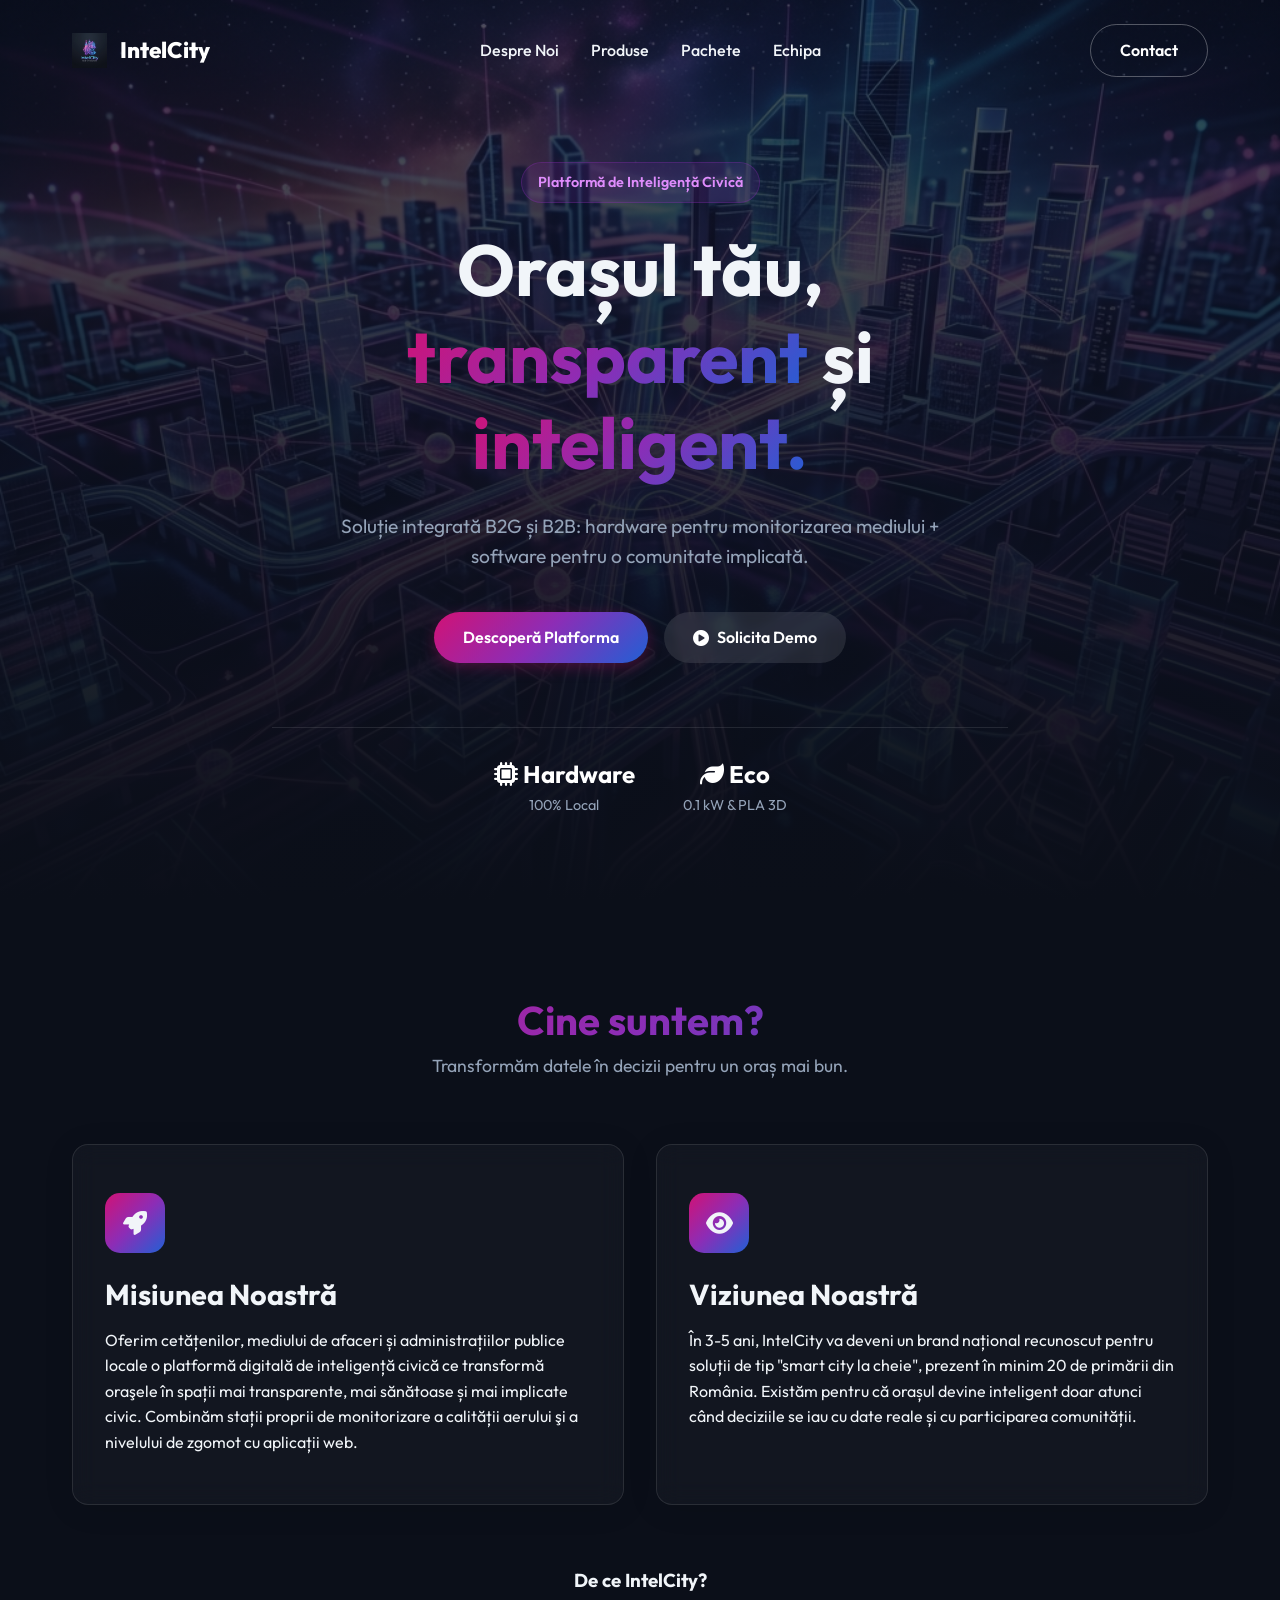
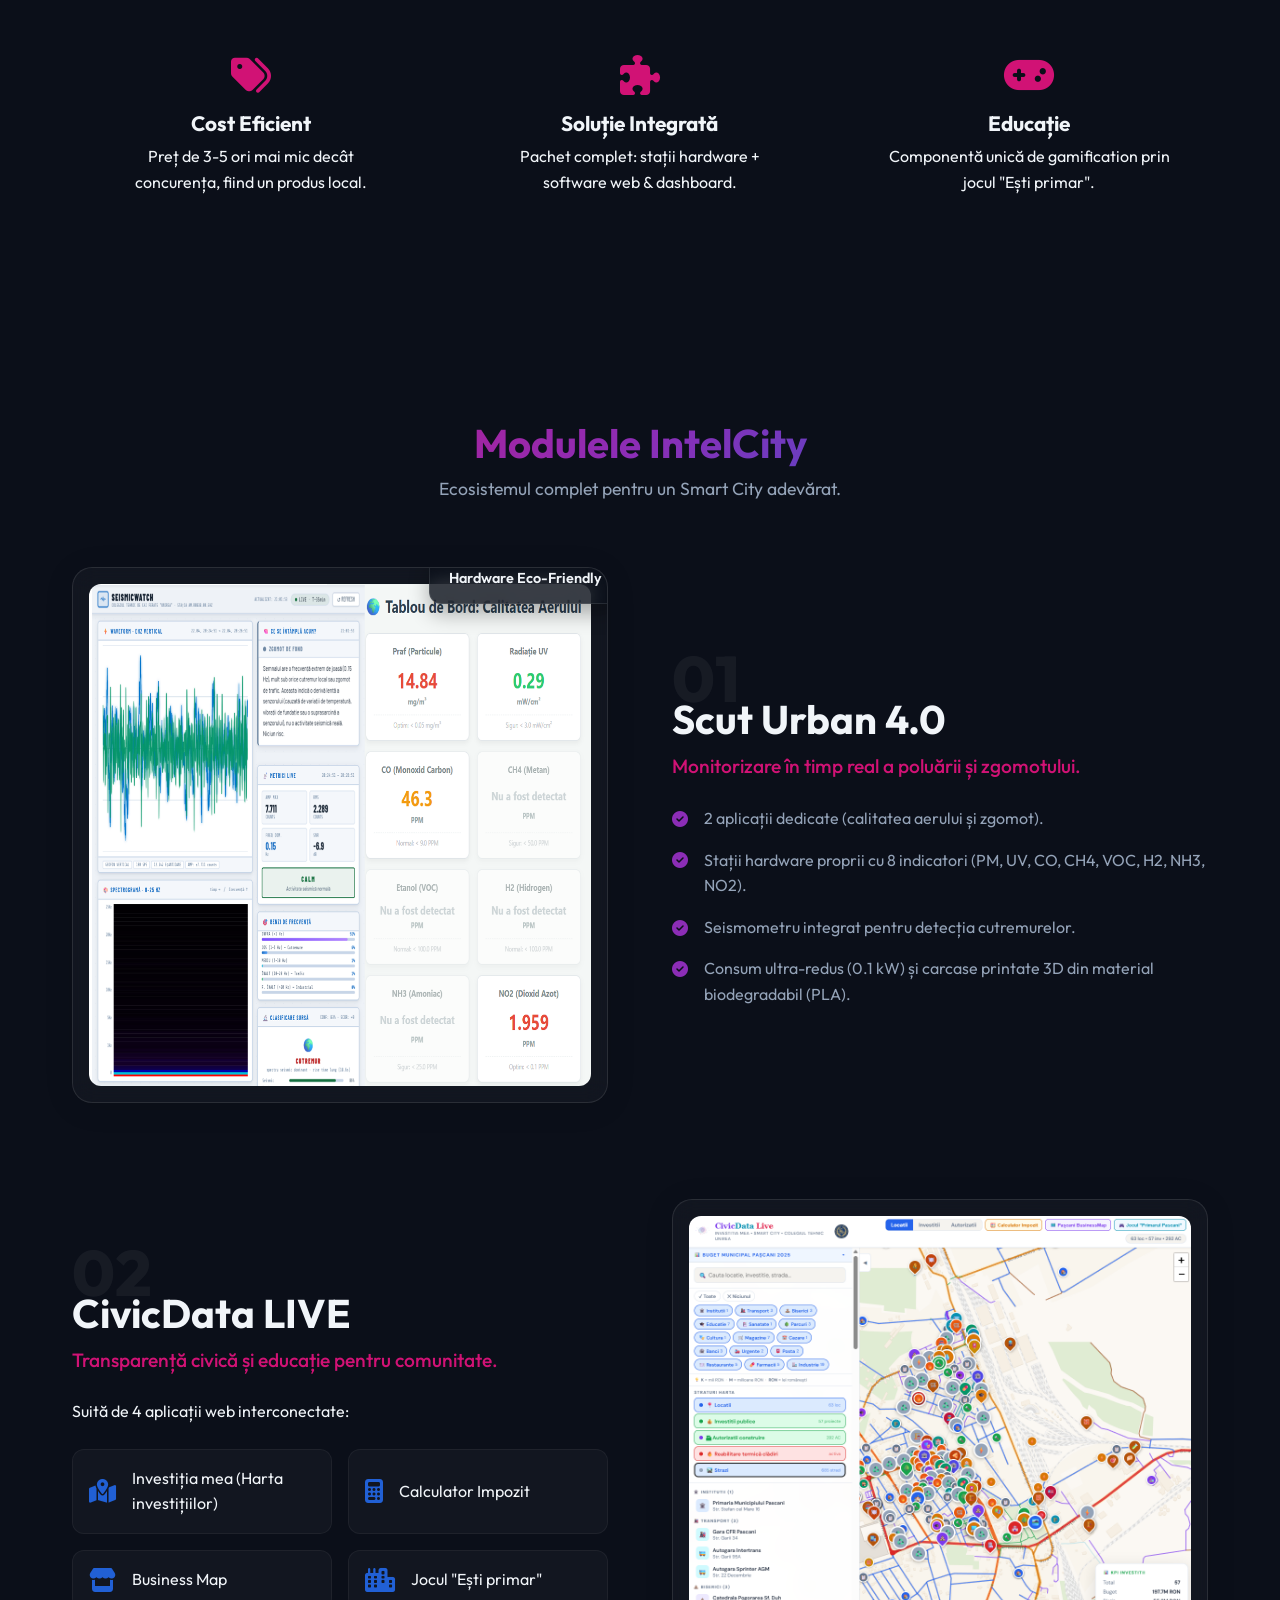
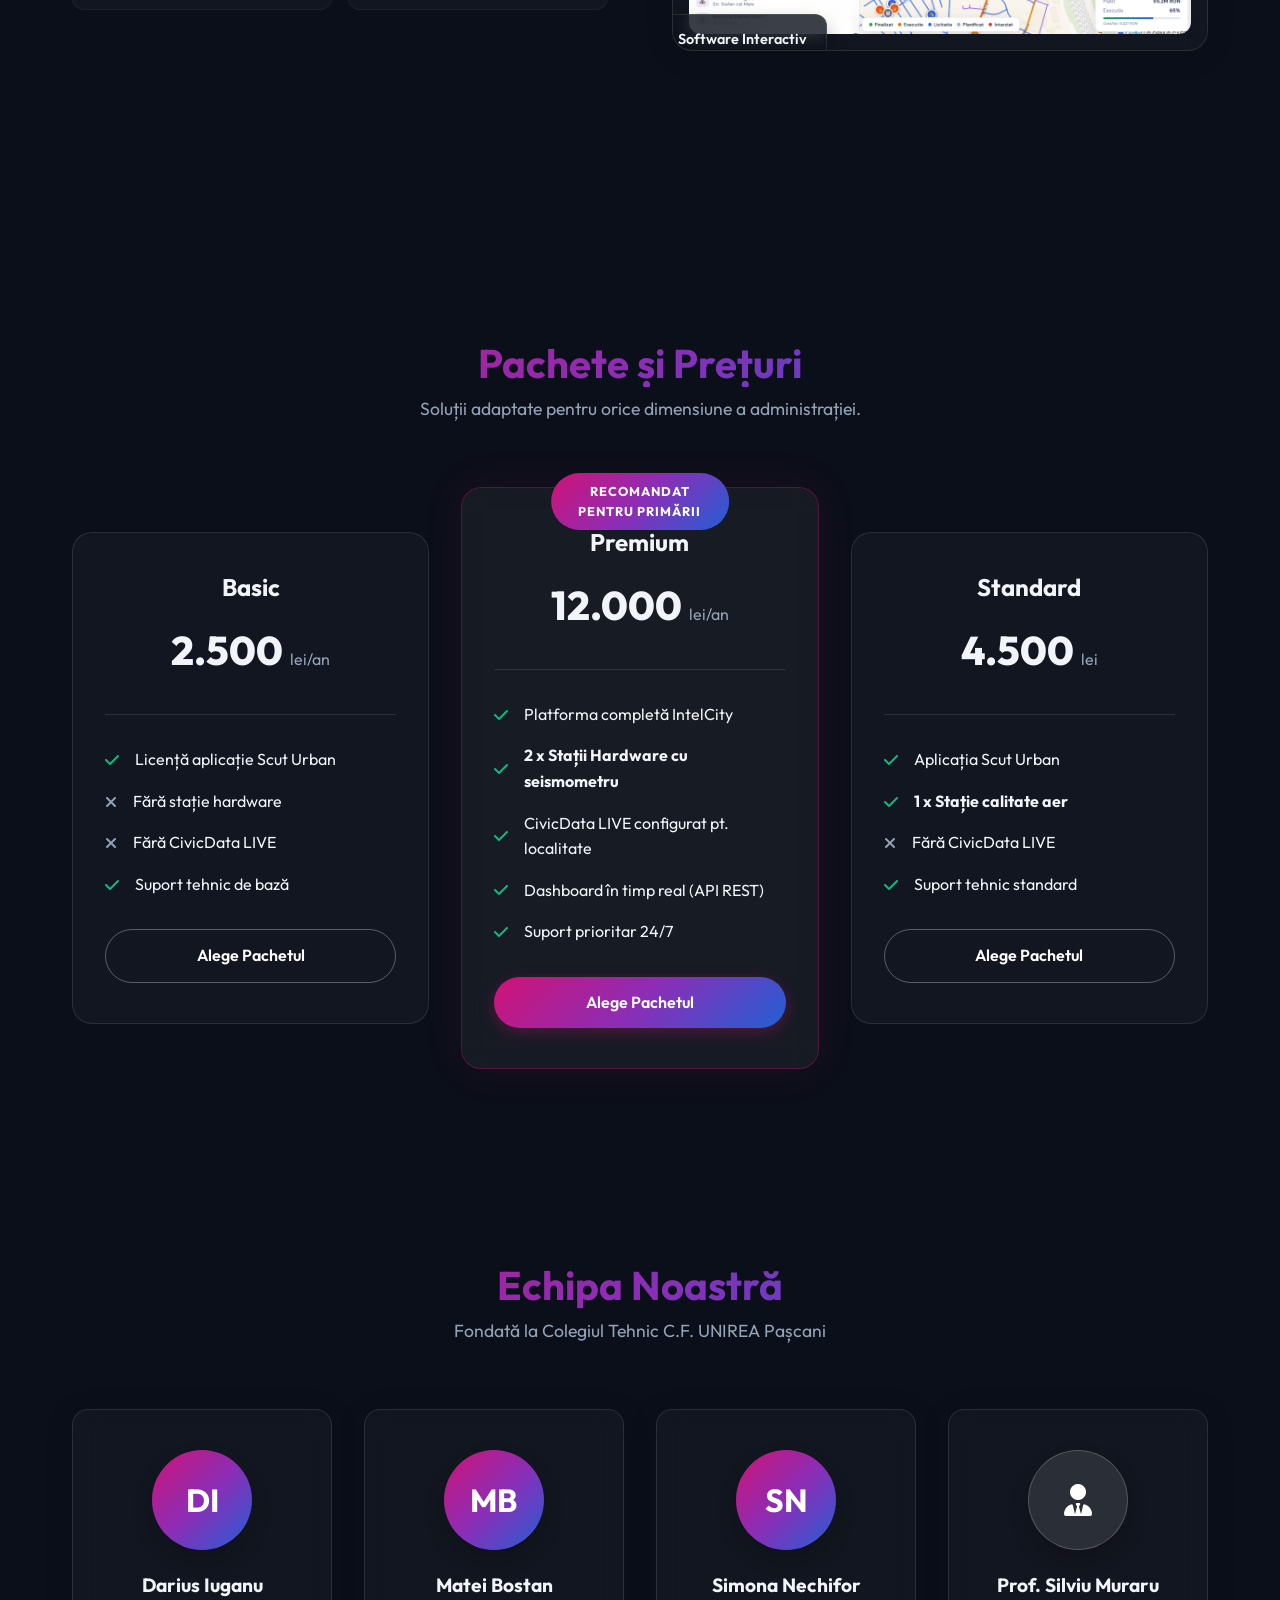
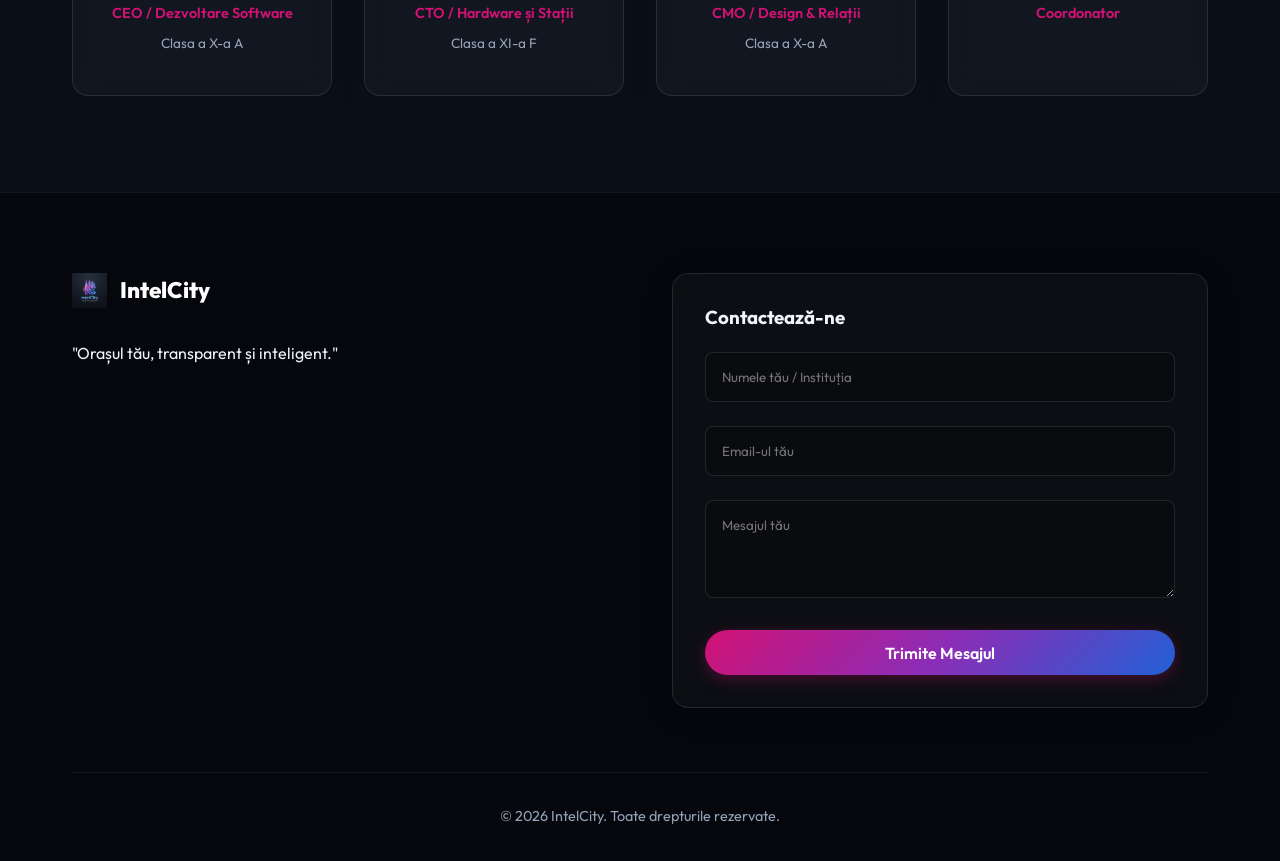
==== index.html @ 707346e5 "refactor: rename company from URBAN MINDS to IntelCity and update assets" ====
<!DOCTYPE html>
<html lang="ro">

<head>
    <meta charset="UTF-8">
    <meta name="viewport" content="width=device-width, initial-scale=1.0">
    <title>IntelCity | Orașul tău, transparent și inteligent</title>
    <meta name="description"
        content="Platformă digitală de inteligență civică ce transformă orașele în spații mai transparente, mai sănătoase și mai implicate civic.">
    <!-- Google Fonts -->
    <link rel="preconnect" href="https://fonts.googleapis.com">
    <link rel="preconnect" href="https://fonts.gstatic.com" crossorigin>
    <link href="https://fonts.googleapis.com/css2?family=Outfit:wght@300;400;500;600;700;800&display=swap"
        rel="stylesheet">
    <!-- AOS Animation CSS -->
    <link href="https://unpkg.com/aos@2.3.1/dist/aos.css" rel="stylesheet">
    <!-- Font Awesome -->
    <link rel="stylesheet" href="https://cdnjs.cloudflare.com/ajax/libs/font-awesome/6.4.0/css/all.min.css">
    <!-- Custom CSS -->
    <link rel="stylesheet" href="styles.css">
</head>

<body>
    <!-- Navbar -->
    <nav class="navbar" id="navbar">
        <div class="container nav-container">
            <a href="#home" class="logo">
                <img src="intelcity_logo.png" alt="IntelCity Logo">
                <span>IntelCity</span>
            </a>
            <ul class="nav-links">
                <li><a href="#despre">Despre Noi</a></li>
                <li><a href="#produse">Produse</a></li>
                <li><a href="#pachete">Pachete</a></li>
                <li><a href="#echipa">Echipa</a></li>
            </ul>
            <div class="nav-actions">
                <a href="#contact" class="btn btn-outline">Contact</a>
                <button class="mobile-menu-btn"><i class="fas fa-bars"></i></button>
            </div>
        </div>
    </nav>

    <!-- Hero Section -->
    <section id="home" class="hero">
        <div class="hero-bg">
            <img src="assets/images/hero.png" alt="Smart City Background">
            <div class="hero-overlay"></div>
        </div>
        <div class="container hero-content">
            <div class="hero-text" data-aos="fade-up" data-aos-duration="1000">
                <div class="badge">Platformă de Inteligență Civică</div>
                <h1>Orașul tău,<br><span class="gradient-text">transparent</span> și <span
                        class="gradient-text">inteligent.</span></h1>
                <p>Soluție integrată B2G și B2B: hardware pentru monitorizarea mediului + software pentru o comunitate
                    implicată.</p>
                <div class="hero-buttons">
                    <a href="#produse" class="btn btn-primary">Descoperă Platforma</a>
                    <a href="#contact" class="btn btn-secondary"><i class="fas fa-play-circle"></i> Solicita Demo</a>
                </div>
                <div class="hero-stats">
                    <div class="stat-item">
                        <h3><i class="fas fa-microchip"></i> Hardware</h3>
                        <span>100% Local</span>
                    </div>
                    <div class="stat-item">
                        <h3><i class="fas fa-leaf"></i> Eco</h3>
                        <span>0.1 kW & PLA 3D</span>
                    </div>
                </div>
            </div>
        </div>
    </section>

    <!-- Despre Noi Section -->
    <section id="despre" class="about section-padding">
        <div class="container">
            <div class="section-title" data-aos="fade-up">
                <h2>Cine suntem?</h2>
                <p>Transformăm datele în decizii pentru un oraș mai bun.</p>
            </div>
            <div class="about-grid">
                <div class="about-card glass-panel" data-aos="fade-right" data-aos-delay="100">
                    <div class="icon-box"><i class="fas fa-rocket"></i></div>
                    <h3>Misiunea Noastră</h3>
                    <p>Oferim cetățenilor, mediului de afaceri și administrațiilor publice locale o platformă digitală
                        de inteligență civică ce transformă oraşele în spații mai transparente, mai sănătoase și mai
                        implicate civic. Combinăm stații proprii de monitorizare a calității aerului şi a nivelului de
                        zgomot cu aplicații web.</p>
                </div>
                <div class="about-card glass-panel" data-aos="fade-left" data-aos-delay="200">
                    <div class="icon-box"><i class="fas fa-eye"></i></div>
                    <h3>Viziunea Noastră</h3>
                    <p>În 3-5 ani, IntelCity va deveni un brand național recunoscut pentru soluții de tip "smart city
                        la cheie", prezent în minim 20 de primării din România. Existăm pentru că orașul devine
                        inteligent doar atunci când deciziile se iau cu date reale și cu participarea comunității.</p>
                </div>
            </div>

            <div class="advantages" data-aos="fade-up" data-aos-delay="300">
                <h3 class="text-center mb-2">De ce IntelCity?</h3>
                <div class="adv-grid">
                    <div class="adv-item">
                        <i class="fas fa-tags"></i>
                        <h4>Cost Eficient</h4>
                        <p>Preț de 3-5 ori mai mic decât concurența, fiind un produs local.</p>
                    </div>
                    <div class="adv-item">
                        <i class="fas fa-puzzle-piece"></i>
                        <h4>Soluție Integrată</h4>
                        <p>Pachet complet: stații hardware + software web & dashboard.</p>
                    </div>
                    <div class="adv-item">
                        <i class="fas fa-gamepad"></i>
                        <h4>Educație</h4>
                        <p>Componentă unică de gamification prin jocul "Ești primar".</p>
                    </div>
                </div>
            </div>
        </div>
    </section>

    <!-- Produse și Servicii Section -->
    <section id="produse" class="products section-padding">
        <div class="container">
            <div class="section-title" data-aos="fade-up">
                <h2>Modulele IntelCity</h2>
                <p>Ecosistemul complet pentru un Smart City adevărat.</p>
            </div>

            <!-- Modul 1: Scut Urban 4.0 -->
            <div class="product-row" data-aos="fade-up">
                <div class="product-image">
                    <div class="image-wrapper glass-panel">
                        <img src="assets/images/scut_urban.png" alt="Stație Scut Urban 4.0">
                        <div class="floating-badge top-right">Hardware Eco-Friendly</div>
                    </div>
                </div>
                <div class="product-content">
                    <div class="module-number">01</div>
                    <h3>Scut Urban 4.0</h3>
                    <p class="subtitle">Monitorizare în timp real a poluării și zgomotului.</p>
                    <ul class="feature-list">
                        <li><i class="fas fa-check-circle"></i> 2 aplicații dedicate (calitatea aerului și zgomot).</li>
                        <li><i class="fas fa-check-circle"></i> Stații hardware proprii cu 8 indicatori (PM, UV, CO,
                            CH4, VOC, H2, NH3, NO2).</li>
                        <li><i class="fas fa-check-circle"></i> Seismometru integrat pentru detecția cutremurelor.</li>
                        <li><i class="fas fa-check-circle"></i> Consum ultra-redus (0.1 kW) și carcase printate 3D din
                            material biodegradabil (PLA).</li>
                    </ul>
                </div>
            </div>

            <!-- Modul 2: CivicData LIVE -->
            <div class="product-row reverse" data-aos="fade-up">
                <div class="product-image">
                    <div class="image-wrapper glass-panel">
                        <img src="assets/images/civic_dashboard.png" alt="Dashboard CivicData LIVE">
                        <div class="floating-badge bottom-left">Software Interactiv</div>
                    </div>
                </div>
                <div class="product-content">
                    <div class="module-number">02</div>
                    <h3>CivicData LIVE</h3>
                    <p class="subtitle">Transparență civică și educație pentru comunitate.</p>
                    <p>Suită de 4 aplicații web interconectate:</p>
                    <div class="app-grid">
                        <div class="app-card">
                            <i class="fas fa-map-marked-alt"></i>
                            <span>Investiția mea (Harta investițiilor)</span>
                        </div>
                        <div class="app-card">
                            <i class="fas fa-calculator"></i>
                            <span>Calculator Impozit</span>
                        </div>
                        <div class="app-card">
                            <i class="fas fa-store"></i>
                            <span>Business Map</span>
                        </div>
                        <div class="app-card">
                            <i class="fas fa-city"></i>
                            <span>Jocul "Ești primar"</span>
                        </div>
                    </div>
                </div>
            </div>
        </div>
    </section>

    <!-- Pachete Section -->
    <section id="pachete" class="pricing section-padding">
        <div class="container">
            <div class="section-title" data-aos="fade-up">
                <h2>Pachete și Prețuri</h2>
                <p>Soluții adaptate pentru orice dimensiune a administrației.</p>
            </div>

            <div class="pricing-grid">
                <!-- Pachet Basic -->
                <div class="pricing-card" data-aos="fade-up" data-aos-delay="100">
                    <div class="card-header">
                        <h3>Basic</h3>
                        <div class="price">2.500 <span>lei/an</span></div>
                    </div>
                    <div class="card-body">
                        <ul>
                            <li><i class="fas fa-check"></i> Licență aplicație Scut Urban</li>
                            <li><i class="fas fa-times text-muted"></i> Fără stație hardware</li>
                            <li><i class="fas fa-times text-muted"></i> Fără CivicData LIVE</li>
                            <li><i class="fas fa-check"></i> Suport tehnic de bază</li>
                        </ul>
                    </div>
                    <div class="card-footer">
                        <a href="#contact" class="btn btn-outline full-width">Alege Pachetul</a>
                    </div>
                </div>

                <!-- Pachet Premium (Recomandat) -->
                <div class="pricing-card premium glass-panel active" data-aos="fade-up" data-aos-delay="200">
                    <div class="popular-badge">Recomandat pentru Primării</div>
                    <div class="card-header">
                        <h3>Premium</h3>
                        <div class="price">12.000 <span>lei/an</span></div>
                    </div>
                    <div class="card-body">
                        <ul>
                            <li><i class="fas fa-check"></i> Platforma completă IntelCity</li>
                            <li><i class="fas fa-check"></i> <strong>2 x Stații Hardware cu seismometru</strong></li>
                            <li><i class="fas fa-check"></i> CivicData LIVE configurat pt. localitate</li>
                            <li><i class="fas fa-check"></i> Dashboard în timp real (API REST)</li>
                            <li><i class="fas fa-check"></i> Suport prioritar 24/7</li>
                        </ul>
                    </div>
                    <div class="card-footer">
                        <a href="#contact" class="btn btn-primary full-width">Alege Pachetul</a>
                    </div>
                </div>

                <!-- Pachet Standard -->
                <div class="pricing-card" data-aos="fade-up" data-aos-delay="300">
                    <div class="card-header">
                        <h3>Standard</h3>
                        <div class="price">4.500 <span>lei</span></div>
                    </div>
                    <div class="card-body">
                        <ul>
                            <li><i class="fas fa-check"></i> Aplicația Scut Urban</li>
                            <li><i class="fas fa-check"></i> <strong>1 x Stație calitate aer</strong></li>
                            <li><i class="fas fa-times text-muted"></i> Fără CivicData LIVE</li>
                            <li><i class="fas fa-check"></i> Suport tehnic standard</li>
                        </ul>
                    </div>
                    <div class="card-footer">
                        <a href="#contact" class="btn btn-outline full-width">Alege Pachetul</a>
                    </div>
                </div>
            </div>
        </div>
    </section>

    <!-- Echipa Section -->
    <section id="echipa" class="team section-padding">
        <div class="container">
            <div class="section-title" data-aos="fade-up">
                <h2>Echipa Noastră</h2>
                <p>Fondată la Colegiul Tehnic C.F. UNIREA Pașcani</p>
            </div>

            <div class="team-grid">
                <div class="team-member glass-panel" data-aos="zoom-in" data-aos-delay="100">
                    <div class="member-avatar">DI</div>
                    <h4>Darius Iuganu</h4>
                    <p class="role">CEO / Dezvoltare Software</p>
                    <p class="desc">Clasa a X-a A</p>
                </div>
                <div class="team-member glass-panel" data-aos="zoom-in" data-aos-delay="200">
                    <div class="member-avatar">MB</div>
                    <h4>Matei Bostan</h4>
                    <p class="role">CTO / Hardware și Stații</p>
                    <p class="desc">Clasa a XI-a F</p>
                </div>
                <div class="team-member glass-panel" data-aos="zoom-in" data-aos-delay="300">
                    <div class="member-avatar">SN</div>
                    <h4>Simona Nechifor</h4>
                    <p class="role">CMO / Design & Relații</p>
                    <p class="desc">Clasa a X-a A</p>
                </div>
                <div class="team-member coordinator glass-panel" data-aos="zoom-in" data-aos-delay="400">
                    <div class="member-avatar"><i class="fas fa-user-tie"></i></div>
                    <h4>Prof. Silviu Muraru</h4>
                    <p class="role">Coordonator</p>
                </div>
            </div>
        </div>
    </section>

    <!-- Contact & Footer -->
    <footer id="contact" class="footer">
        <div class="container">
            <div class="footer-grid">
                <div class="footer-info">
                    <a href="#home" class="logo mb-2">
                        <img src="intelcity_logo.png" alt="IntelCity Logo">
                        <span>IntelCity</span>
                    </a>
                    <p>"Orașul tău, transparent și inteligent."</p>
                </div>

                <div class="footer-form glass-panel">
                    <h3>Contactează-ne</h3>
                    <form id="contactForm">
                        <div class="form-group">
                            <input type="text" placeholder="Numele tău / Instituția" required>
                        </div>
                        <div class="form-group">
                            <input type="email" placeholder="Email-ul tău" required>
                        </div>
                        <div class="form-group">
                            <textarea placeholder="Mesajul tău" rows="4" required></textarea>
                        </div>
                        <button type="submit" class="btn btn-primary full-width">Trimite Mesajul</button>
                    </form>
                </div>
            </div>
            <div class="footer-bottom">
                <p>&copy; 2026 IntelCity. Toate drepturile rezervate.</p>
            </div>
        </div>
    </footer>

    <!-- AOS Script -->
    <script src="https://unpkg.com/aos@2.3.1/dist/aos.js"></script>
    <!-- Custom Script -->
    <script src="script.js"></script>
</body>

</html>
---- styles.css ----
:root {
    /* Color Palette based on UM Logo (Pink - Violet - Blue) */
    --primary-color: #d11275;
    /* Pink */
    --secondary-color: #8c2db6;
    /* Violet */
    --tertiary-color: #2160d5;
    /* Blue */
    --bg-color: #0b0f19;
    /* Dark Background */
    --surface-color: rgba(255, 255, 255, 0.03);
    /* Glass panel */
    --surface-hover: rgba(255, 255, 255, 0.08);
    --text-color: #f1f5f9;
    --text-muted: #94a3b8;

    /* Gradients */
    --brand-gradient: linear-gradient(135deg, var(--primary-color), var(--secondary-color), var(--tertiary-color));
    --glass-border: 1px solid rgba(255, 255, 255, 0.1);

    /* Transitions */
    --transition-fast: 0.2s ease;
    --transition-normal: 0.4s ease;
}

* {
    margin: 0;
    padding: 0;
    box-sizing: border-box;
}

body {
    font-family: 'Outfit', sans-serif;
    background-color: var(--bg-color);
    color: var(--text-color);
    line-height: 1.6;
    overflow-x: hidden;
}

html {
    scroll-behavior: smooth;
}

/* Typography */
h1,
h2,
h3,
h4,
h5,
h6 {
    line-height: 1.2;
    margin-bottom: 1rem;
    font-weight: 700;
}

.gradient-text {
    background: var(--brand-gradient);
    -webkit-background-clip: text;
    -webkit-text-fill-color: transparent;
    background-clip: text;
    display: inline-block;
}

.section-title {
    text-align: center;
    margin-bottom: 4rem;
}

.section-title h2 {
    font-size: 2.5rem;
    margin-bottom: 0.5rem;
    background: var(--brand-gradient);
    -webkit-background-clip: text;
    -webkit-text-fill-color: transparent;
}

.section-title p {
    color: var(--text-muted);
    font-size: 1.1rem;
}

.mb-2 {
    margin-bottom: 2rem;
}

.mt-2 {
    margin-top: 2rem;
}

.text-center {
    text-align: center;
}

.text-muted {
    color: var(--text-muted);
}

.full-width {
    width: 100%;
}

/* Utilities */
.container {
    max-width: 1200px;
    margin: 0 auto;
    padding: 0 2rem;
}

.section-padding {
    padding: 6rem 0;
}

/* Glassmorphism */
.glass-panel {
    background: var(--surface-color);
    backdrop-filter: blur(12px);
    -webkit-backdrop-filter: blur(12px);
    border: var(--glass-border);
    border-radius: 16px;
    box-shadow: 0 4px 30px rgba(0, 0, 0, 0.1);
}

/* Buttons */
.btn {
    display: inline-flex;
    align-items: center;
    justify-content: center;
    gap: 0.5rem;
    padding: 0.8rem 1.8rem;
    border-radius: 50px;
    font-weight: 600;
    text-decoration: none;
    transition: var(--transition-fast);
    cursor: pointer;
    border: none;
    font-family: inherit;
    font-size: 1rem;
}

.btn-primary {
    background: var(--brand-gradient);
    color: white;
    box-shadow: 0 4px 15px rgba(209, 18, 117, 0.3);
}

.btn-primary:hover {
    transform: translateY(-2px);
    box-shadow: 0 6px 20px rgba(209, 18, 117, 0.5);
}

.btn-secondary {
    background: rgba(255, 255, 255, 0.1);
    color: white;
    backdrop-filter: blur(5px);
}

.btn-secondary:hover {
    background: rgba(255, 255, 255, 0.2);
    transform: translateY(-2px);
}

.btn-outline {
    background: transparent;
    border: 1px solid rgba(255, 255, 255, 0.3);
    color: white;
}

.btn-outline:hover {
    background: rgba(255, 255, 255, 0.1);
    border-color: white;
}

/* Navbar */
.navbar {
    position: fixed;
    top: 0;
    left: 0;
    width: 100%;
    z-index: 1000;
    padding: 1.5rem 0;
    transition: var(--transition-fast);
}

.navbar.scrolled {
    background: rgba(11, 15, 25, 0.9);
    backdrop-filter: blur(10px);
    border-bottom: 1px solid rgba(255, 255, 255, 0.05);
    padding: 1rem 0;
}

.nav-container {
    display: flex;
    justify-content: space-between;
    align-items: center;
}

.logo {
    display: flex;
    align-items: center;
    gap: 0.8rem;
    text-decoration: none;
    color: white;
    font-weight: 800;
    font-size: 1.4rem;
}

.logo img {
    height: 35px;
    width: auto;
}

.nav-links {
    display: flex;
    list-style: none;
    gap: 2rem;
}

.nav-links a {
    color: var(--text-color);
    text-decoration: none;
    font-weight: 500;
    transition: var(--transition-fast);
    position: relative;
}

.nav-links a::after {
    content: '';
    position: absolute;
    bottom: -4px;
    left: 0;
    width: 0;
    height: 2px;
    background: var(--brand-gradient);
    transition: var(--transition-fast);
}

.nav-links a:hover::after,
.nav-links a.active::after {
    width: 100%;
}

.nav-links a:hover,
.nav-links a.active {
    color: white;
}

.mobile-menu-btn {
    display: none;
    background: none;
    border: none;
    color: white;
    font-size: 1.5rem;
    cursor: pointer;
}

/* Hero Section */
.hero {
    position: relative;
    min-height: 100vh;
    display: flex;
    align-items: center;
    padding-top: 5rem;
}

.hero-bg {
    position: absolute;
    top: 0;
    left: 0;
    width: 100%;
    height: 100%;
    z-index: -1;
    overflow: hidden;
}

.hero-bg img {
    width: 100%;
    height: 100%;
    object-fit: cover;
    opacity: 0.5;
}

.hero-overlay {
    position: absolute;
    top: 0;
    left: 0;
    width: 100%;
    height: 100%;
    background: linear-gradient(to bottom, rgba(11, 15, 25, 0.4), var(--bg-color));
}

.hero-content {
    max-width: 800px;
    margin: 0 auto;
    text-align: center;
}

.badge {
    display: inline-block;
    padding: 0.5rem 1rem;
    background: rgba(140, 45, 182, 0.15);
    border: 1px solid rgba(140, 45, 182, 0.3);
    border-radius: 50px;
    font-size: 0.9rem;
    font-weight: 600;
    color: #df8cfc;
    margin-bottom: 1.5rem;
}

.hero-text h1 {
    font-size: 4.5rem;
    margin-bottom: 1.5rem;
}

.hero-text p {
    font-size: 1.2rem;
    color: var(--text-muted);
    margin-bottom: 2.5rem;
    max-width: 600px;
    margin-left: auto;
    margin-right: auto;
}

.hero-buttons {
    display: flex;
    gap: 1rem;
    justify-content: center;
    margin-bottom: 4rem;
}

.hero-stats {
    display: flex;
    justify-content: center;
    gap: 3rem;
    border-top: 1px solid rgba(255, 255, 255, 0.1);
    padding-top: 2rem;
}

.stat-item h3 {
    font-size: 1.5rem;
    margin-bottom: 0.2rem;
    color: white;
}

.stat-item span {
    color: var(--text-muted);
    font-size: 0.9rem;
}

/* About Section */
.about-grid {
    display: grid;
    grid-template-columns: 1fr 1fr;
    gap: 2rem;
    margin-bottom: 4rem;
}

.about-card {
    padding: 3rem 2rem;
    transition: var(--transition-normal);
}

.about-card:hover {
    transform: translateY(-5px);
    background: var(--surface-hover);
}

.icon-box {
    width: 60px;
    height: 60px;
    border-radius: 15px;
    background: var(--brand-gradient);
    display: flex;
    align-items: center;
    justify-content: center;
    font-size: 1.5rem;
    margin-bottom: 1.5rem;
}

.about-card h3 {
    font-size: 1.8rem;
    margin-bottom: 1rem;
}

.adv-grid {
    display: grid;
    grid-template-columns: repeat(3, 1fr);
    gap: 2rem;
    margin-top: 2rem;
}

.adv-item {
    text-align: center;
    padding: 2rem;
}

.adv-item i {
    font-size: 2.5rem;
    color: var(--primary-color);
    margin-bottom: 1rem;
}

.adv-item h4 {
    font-size: 1.3rem;
    margin-bottom: 0.5rem;
}

/* Products Section */
.product-row {
    display: grid;
    grid-template-columns: 1fr 1fr;
    gap: 4rem;
    align-items: center;
    margin-bottom: 6rem;
}

.product-row.reverse .product-image {
    order: 2;
}

.product-row.reverse .product-content {
    order: 1;
}

.image-wrapper {
    position: relative;
    border-radius: 20px;
    overflow: hidden;
    padding: 1rem;
}

.image-wrapper img {
    width: 100%;
    border-radius: 12px;
    display: block;
}

.floating-badge {
    position: absolute;
    background: rgba(11, 15, 25, 0.8);
    backdrop-filter: blur(10px);
    padding: 0.8rem 1.2rem;
    border-radius: 12px;
    border: 1px solid rgba(255, 255, 255, 0.1);
    font-weight: 600;
    font-size: 0.9rem;
    box-shadow: 0 10px 20px rgba(0, 0, 0, 0.3);
}

.floating-badge.top-right {
    top: -15px;
    right: -15px;
}

.floating-badge.bottom-left {
    bottom: -15px;
    left: -15px;
}

.module-number {
    font-size: 4rem;
    font-weight: 800;
    color: rgba(255, 255, 255, 0.05);
    line-height: 1;
    margin-bottom: -1rem;
}

.product-content h3 {
    font-size: 2.5rem;
    margin-bottom: 0.5rem;
}

.product-content .subtitle {
    font-size: 1.2rem;
    color: var(--primary-color);
    font-weight: 500;
    margin-bottom: 1.5rem;
}

.feature-list {
    list-style: none;
}

.feature-list li {
    display: flex;
    gap: 1rem;
    margin-bottom: 1rem;
    color: var(--text-muted);
}

.feature-list i {
    color: var(--secondary-color);
    margin-top: 0.3rem;
}

.app-grid {
    display: grid;
    grid-template-columns: 1fr 1fr;
    gap: 1rem;
    margin-top: 1.5rem;
}

.app-card {
    background: rgba(255, 255, 255, 0.03);
    border: 1px solid rgba(255, 255, 255, 0.05);
    padding: 1rem;
    border-radius: 12px;
    display: flex;
    align-items: center;
    gap: 1rem;
    transition: var(--transition-fast);
}

.app-card:hover {
    background: rgba(255, 255, 255, 0.08);
    transform: translateX(5px);
}

.app-card i {
    font-size: 1.5rem;
    color: var(--tertiary-color);
}

/* Pricing Section */
.pricing-grid {
    display: grid;
    grid-template-columns: repeat(3, 1fr);
    gap: 2rem;
    align-items: center;
}

.pricing-card {
    background: var(--surface-color);
    border: var(--glass-border);
    border-radius: 20px;
    padding: 2.5rem 2rem;
    position: relative;
    transition: var(--transition-normal);
}

.pricing-card:hover {
    transform: translateY(-10px);
    background: var(--surface-hover);
}

.pricing-card.premium {
    transform: scale(1.05);
    background: rgba(255, 255, 255, 0.05);
    border-color: rgba(209, 18, 117, 0.3);
    box-shadow: 0 0 40px rgba(209, 18, 117, 0.1);
}

.pricing-card.premium:hover {
    transform: scale(1.05) translateY(-5px);
}

.popular-badge {
    position: absolute;
    top: -15px;
    left: 50%;
    transform: translateX(-50%);
    background: var(--brand-gradient);
    color: white;
    padding: 0.5rem 1.5rem;
    border-radius: 50px;
    font-size: 0.8rem;
    font-weight: 700;
    text-transform: uppercase;
    letter-spacing: 1px;
    text-align: center;
    vertical-align: center;
}

.card-header {
    text-align: center;
    margin-bottom: 2rem;
    padding-bottom: 2rem;
    border-bottom: 1px solid rgba(255, 255, 255, 0.1);
}

.card-header h3 {
    font-size: 1.5rem;
    margin-bottom: 1rem;
}

.price {
    font-size: 2.5rem;
    font-weight: 800;
}

.price span {
    font-size: 1rem;
    color: var(--text-muted);
    font-weight: 400;
}

.card-body ul {
    list-style: none;
    margin-bottom: 2rem;
}

.card-body li {
    margin-bottom: 1rem;
    display: flex;
    gap: 1rem;
    align-items: center;
}

.card-body i.fa-check {
    color: #10b981;
}

/* Team Section */
.team-grid {
    display: grid;
    grid-template-columns: repeat(4, 1fr);
    gap: 2rem;
}

.team-member {
    text-align: center;
    padding: 2.5rem 1.5rem;
    transition: var(--transition-normal);
}

.team-member:hover {
    transform: translateY(-5px);
    background: var(--surface-hover);
}

.member-avatar {
    width: 100px;
    height: 100px;
    border-radius: 50%;
    background: var(--brand-gradient);
    margin: 0 auto 1.5rem;
    display: flex;
    align-items: center;
    justify-content: center;
    font-size: 2rem;
    font-weight: 700;
    color: white;
    box-shadow: 0 10px 20px rgba(0, 0, 0, 0.2);
}

.team-member.coordinator .member-avatar {
    background: rgba(255, 255, 255, 0.1);
    border: 1px solid rgba(255, 255, 255, 0.2);
}

.team-member h4 {
    font-size: 1.2rem;
    margin-bottom: 0.3rem;
}

.team-member .role {
    color: var(--primary-color);
    font-weight: 600;
    font-size: 0.9rem;
    margin-bottom: 0.5rem;
}

.team-member .desc {
    font-size: 0.85rem;
    color: var(--text-muted);
}

/* Footer & Contact */
.footer {
    background: rgba(0, 0, 0, 0.5);
    padding: 5rem 0 2rem;
    border-top: 1px solid rgba(255, 255, 255, 0.05);
}

.footer-grid {
    display: grid;
    grid-template-columns: 1fr 1fr;
    gap: 4rem;
    margin-bottom: 4rem;
}

.contact-details p {
    display: flex;
    align-items: center;
    gap: 1rem;
    margin-bottom: 1rem;
    color: var(--text-muted);
}

.social-links {
    display: flex;
    gap: 1rem;
}

.social-links a {
    width: 40px;
    height: 40px;
    border-radius: 50%;
    background: rgba(255, 255, 255, 0.05);
    display: flex;
    align-items: center;
    justify-content: center;
    color: white;
    text-decoration: none;
    transition: var(--transition-fast);
}

.social-links a:hover {
    background: var(--brand-gradient);
    transform: translateY(-3px);
}

.footer-form {
    padding: 2rem;
}

.footer-form h3 {
    margin-bottom: 1.5rem;
}

.form-group {
    margin-bottom: 1.5rem;
}

.form-group input,
.form-group textarea {
    width: 100%;
    padding: 1rem;
    background: rgba(0, 0, 0, 0.2);
    border: 1px solid rgba(255, 255, 255, 0.1);
    border-radius: 8px;
    color: white;
    font-family: inherit;
    transition: var(--transition-fast);
}

.form-group input:focus,
.form-group textarea:focus {
    outline: none;
    border-color: var(--primary-color);
    background: rgba(0, 0, 0, 0.4);
}

.footer-bottom {
    text-align: center;
    padding-top: 2rem;
    border-top: 1px solid rgba(255, 255, 255, 0.05);
    color: var(--text-muted);
    font-size: 0.9rem;
}

/* Responsive Design */
@media (max-width: 992px) {
    .hero-text h1 {
        font-size: 3.5rem;
    }

    .product-row {
        grid-template-columns: 1fr;
        gap: 2rem;
    }

    .product-row.reverse .product-image {
        order: 1;
    }

    .product-row.reverse .product-content {
        order: 2;
    }

    .pricing-grid {
        grid-template-columns: 1fr;
        max-width: 500px;
        margin: 0 auto;
        gap: 3rem;
    }

    .pricing-card.premium {
        transform: scale(1);
    }

    .pricing-card.premium:hover {
        transform: translateY(-5px);
    }

    .team-grid {
        grid-template-columns: repeat(2, 1fr);
    }

    .footer-grid {
        grid-template-columns: 1fr;
        gap: 3rem;
    }
}

@media (max-width: 768px) {
    .nav-links {
        display: none;
        position: absolute;
        top: 100%;
        left: 0;
        width: 100%;
        background: rgba(11, 15, 25, 0.95);
        backdrop-filter: blur(10px);
        flex-direction: column;
        padding: 2rem;
        text-align: center;
    }

    .nav-links.active {
        display: flex;
    }

    .nav-actions .btn {
        display: none;
    }

    .mobile-menu-btn {
        display: block;
    }

    .hero-text h1 {
        font-size: 2.8rem;
    }

    .hero-buttons {
        flex-direction: column;
    }

    .hero-stats {
        flex-direction: column;
        gap: 1.5rem;
    }

    .about-grid {
        grid-template-columns: 1fr;
    }

    .adv-grid {
        grid-template-columns: 1fr;
    }

    .app-grid {
        grid-template-columns: 1fr;
    }
}

@media (max-width: 480px) {
    .team-grid {
        grid-template-columns: 1fr;
    }

    .hero-text h1 {
        font-size: 2.2rem;
    }
}
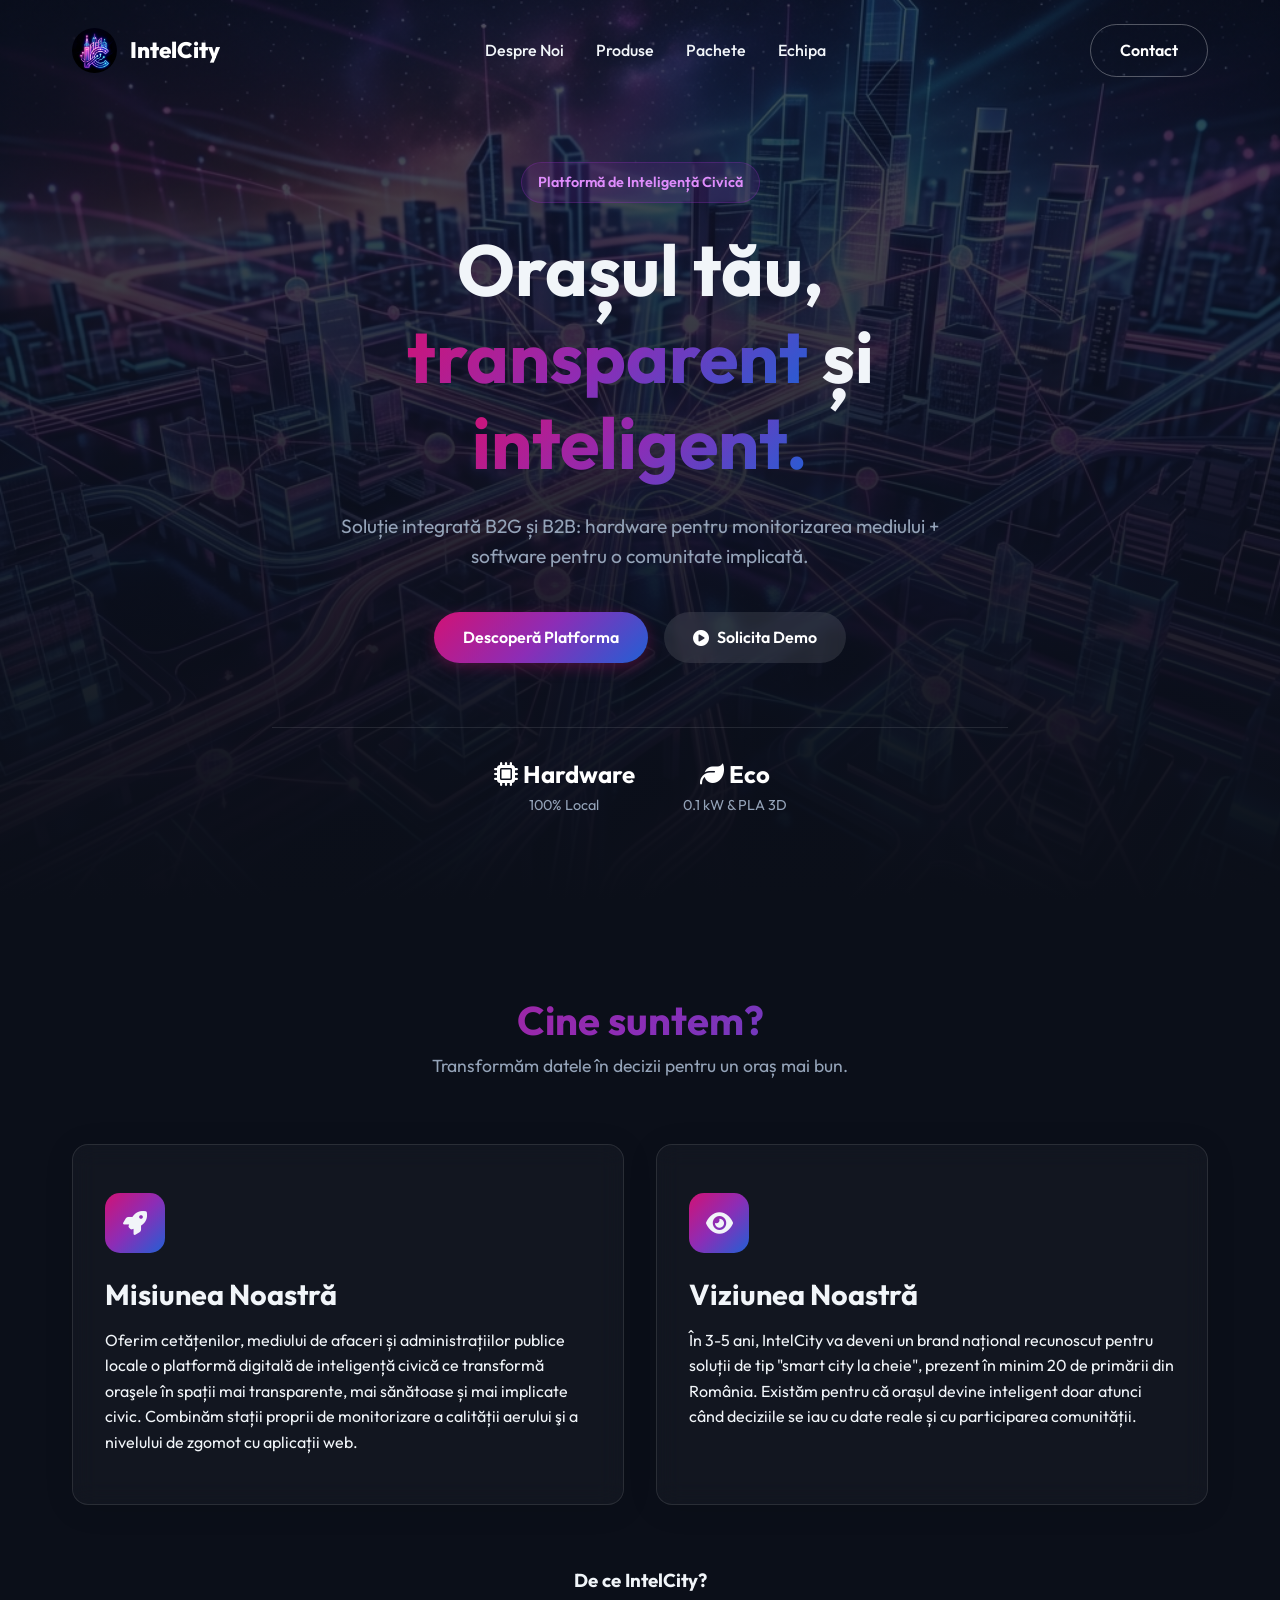
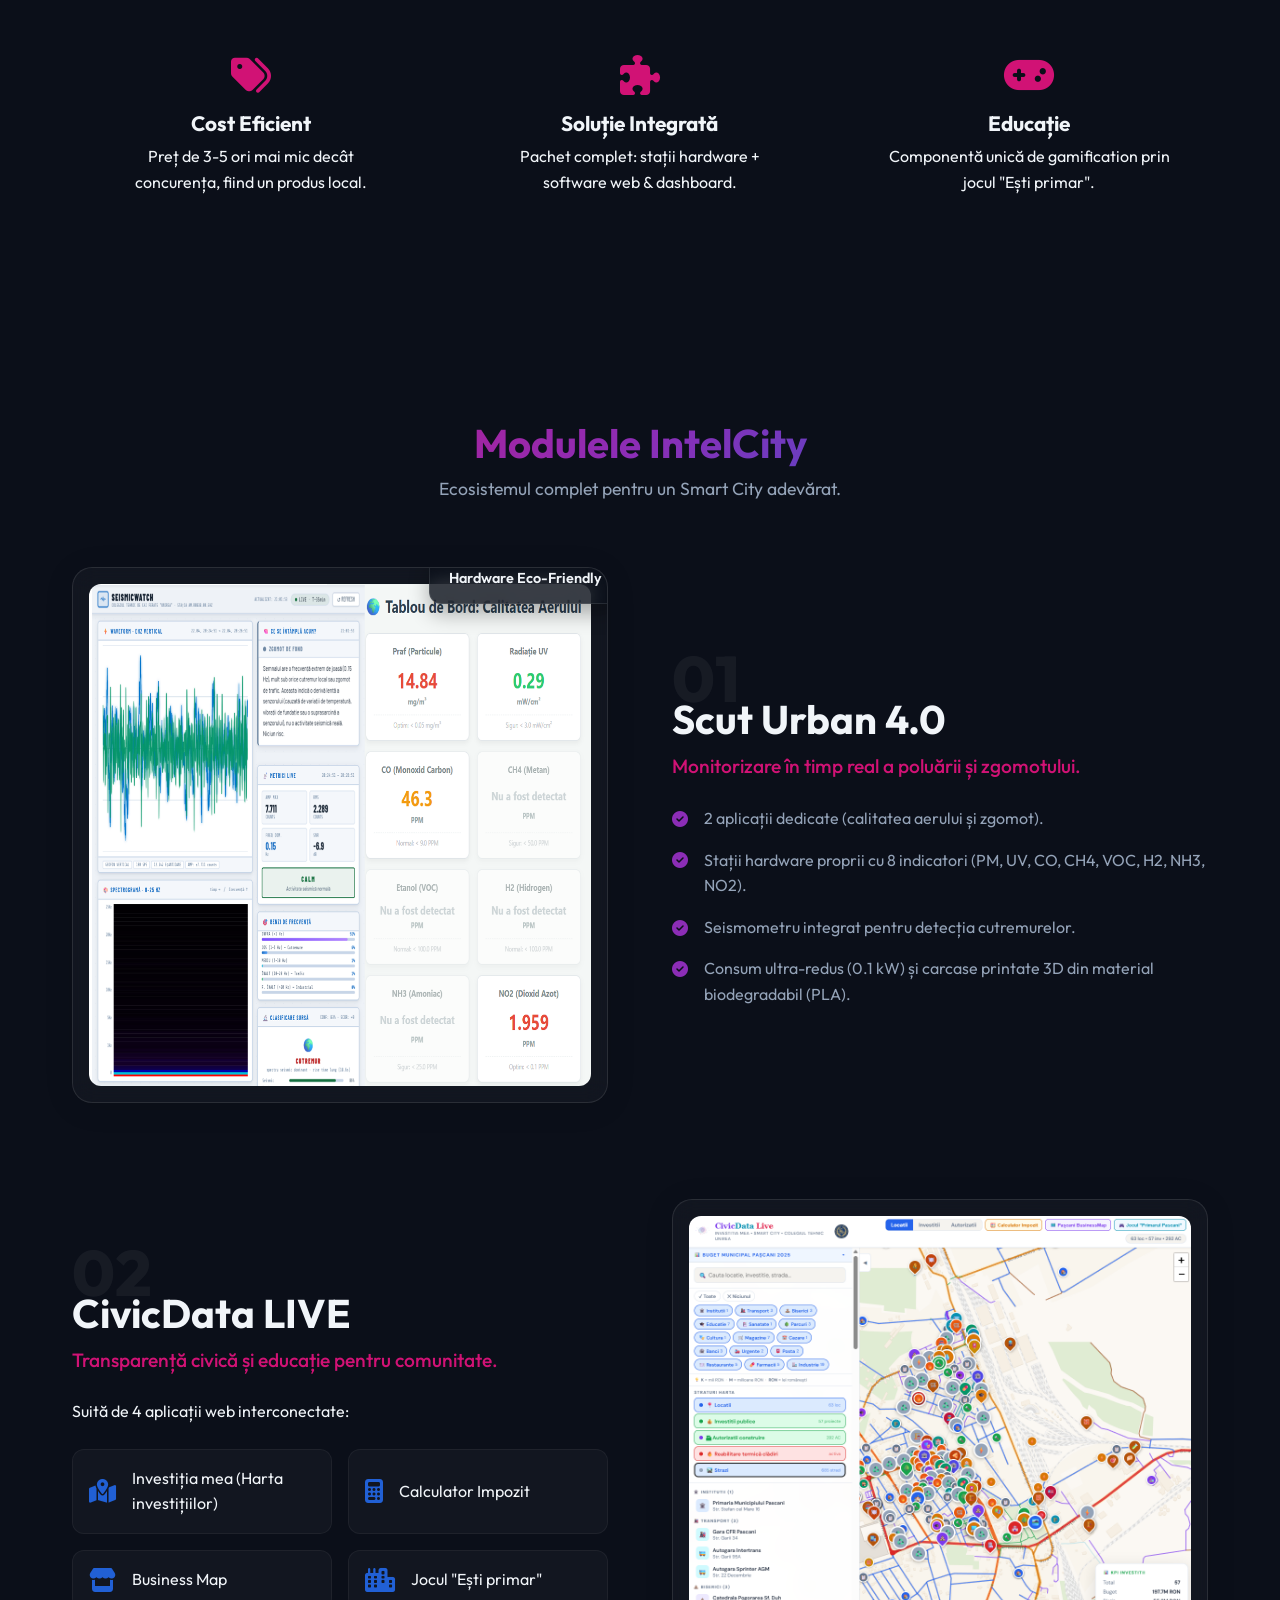
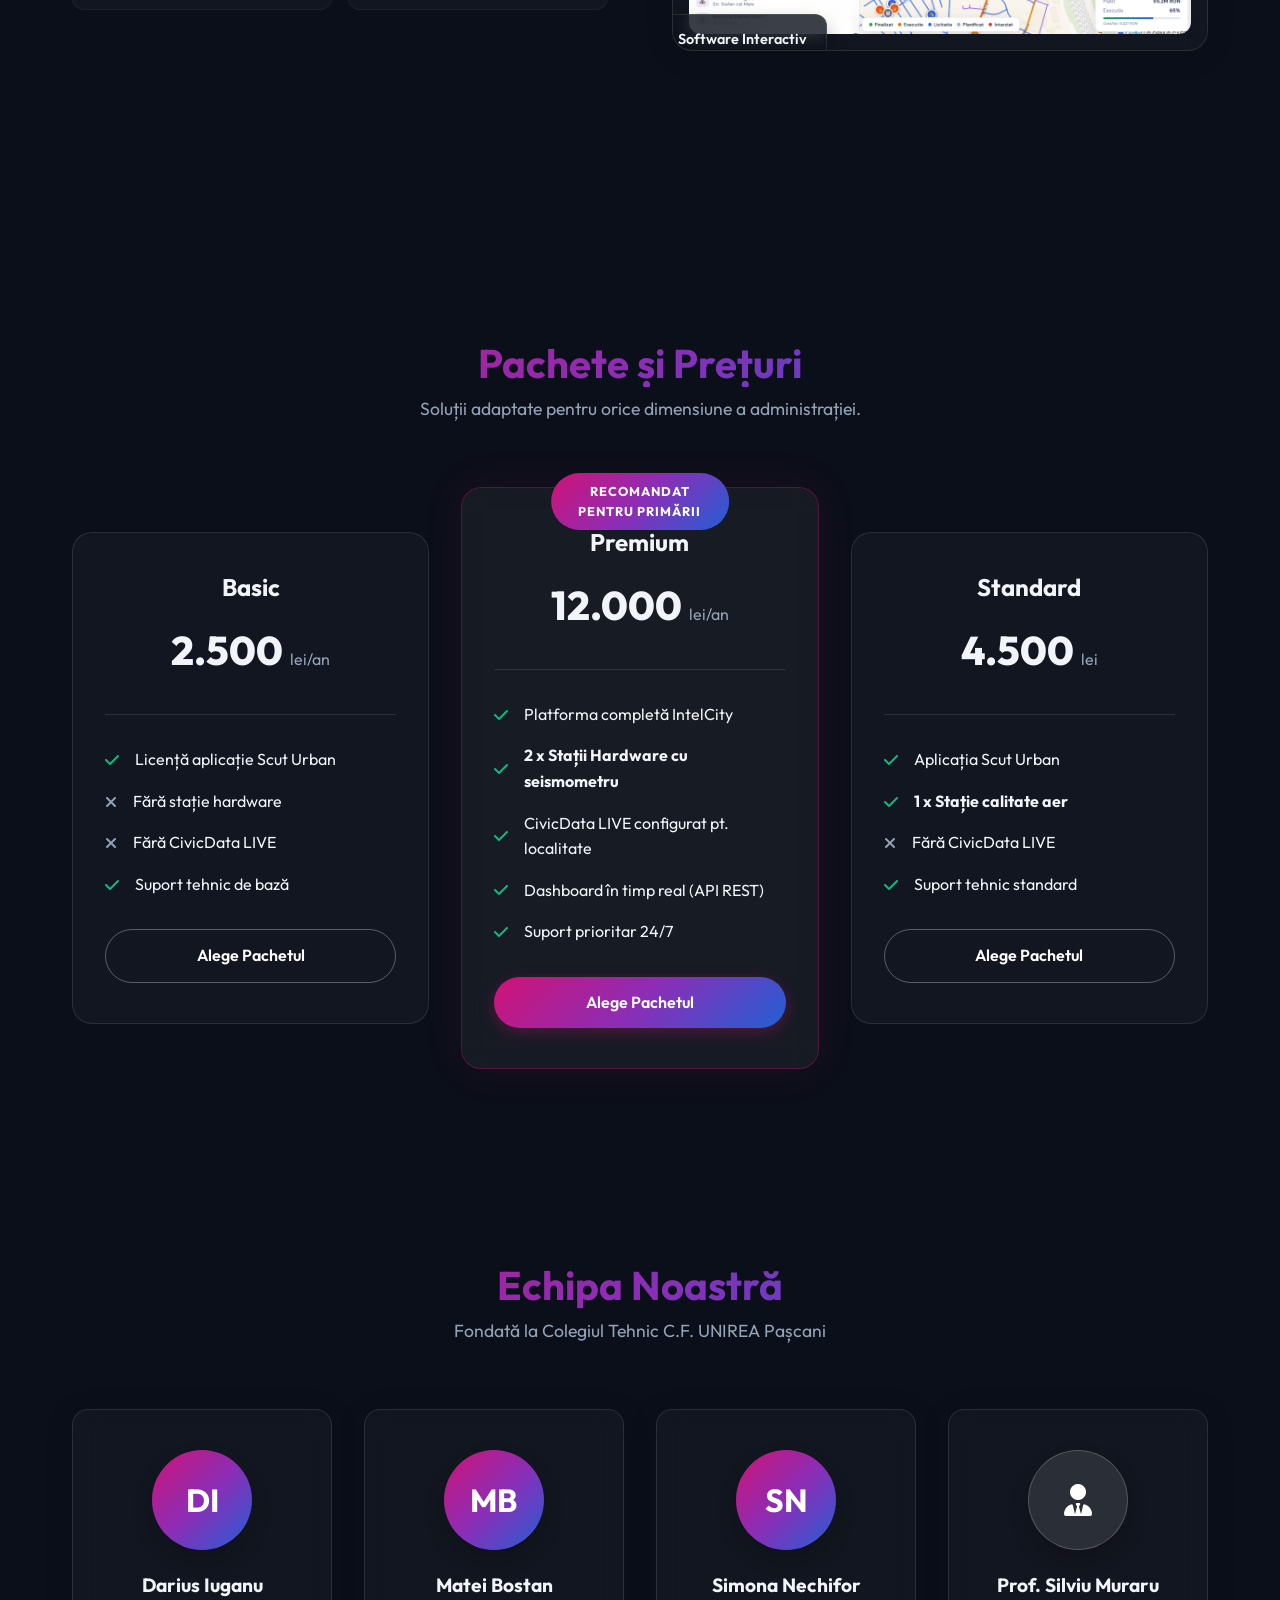
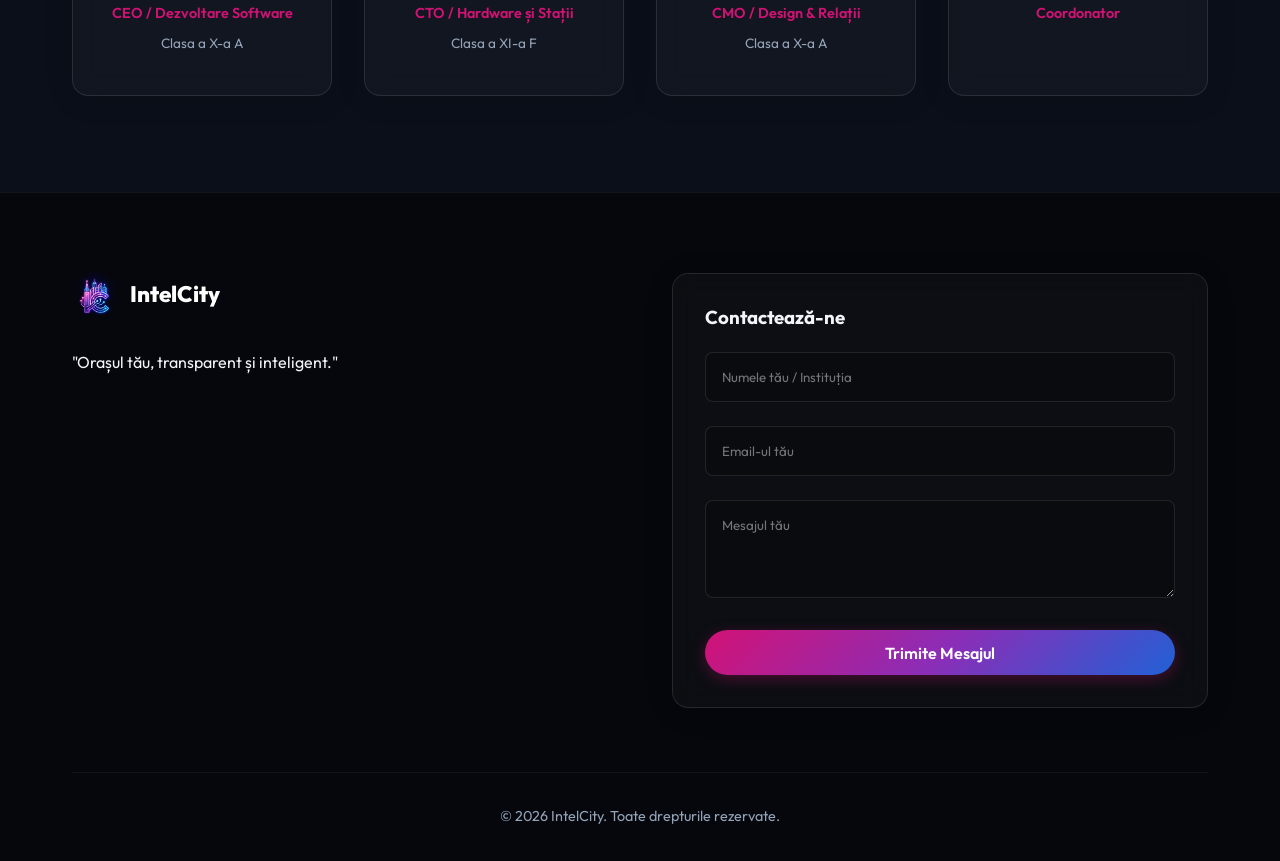
==== commit e2bd1667: "feat: update site logo to icon and apply circular styling with blend mode" ====
--- a/index.html
+++ b/index.html
@@ -25,7 +25,7 @@
     <nav class="navbar" id="navbar">
         <div class="container nav-container">
             <a href="#home" class="logo">
-                <img src="intelcity_logo.png" alt="IntelCity Logo">
+                <img src="intelcity_icon.png" alt="IntelCity Logo">
                 <span>IntelCity</span>
             </a>
             <ul class="nav-links">
@@ -300,7 +300,7 @@
             <div class="footer-grid">
                 <div class="footer-info">
                     <a href="#home" class="logo mb-2">
-                        <img src="intelcity_logo.png" alt="IntelCity Logo">
+                        <img src="intelcity_icon.png" alt="IntelCity Logo">
                         <span>IntelCity</span>
                     </a>
                     <p>"Orașul tău, transparent și inteligent."</p>
--- a/styles.css
+++ b/styles.css
@@ -205,8 +205,11 @@
 }
 
 .logo img {
-    height: 35px;
-    width: auto;
+    height: 45px;
+    width: 45px;
+    border-radius: 50%;
+    mix-blend-mode: screen;
+    object-fit: cover;
 }
 
 .nav-links {
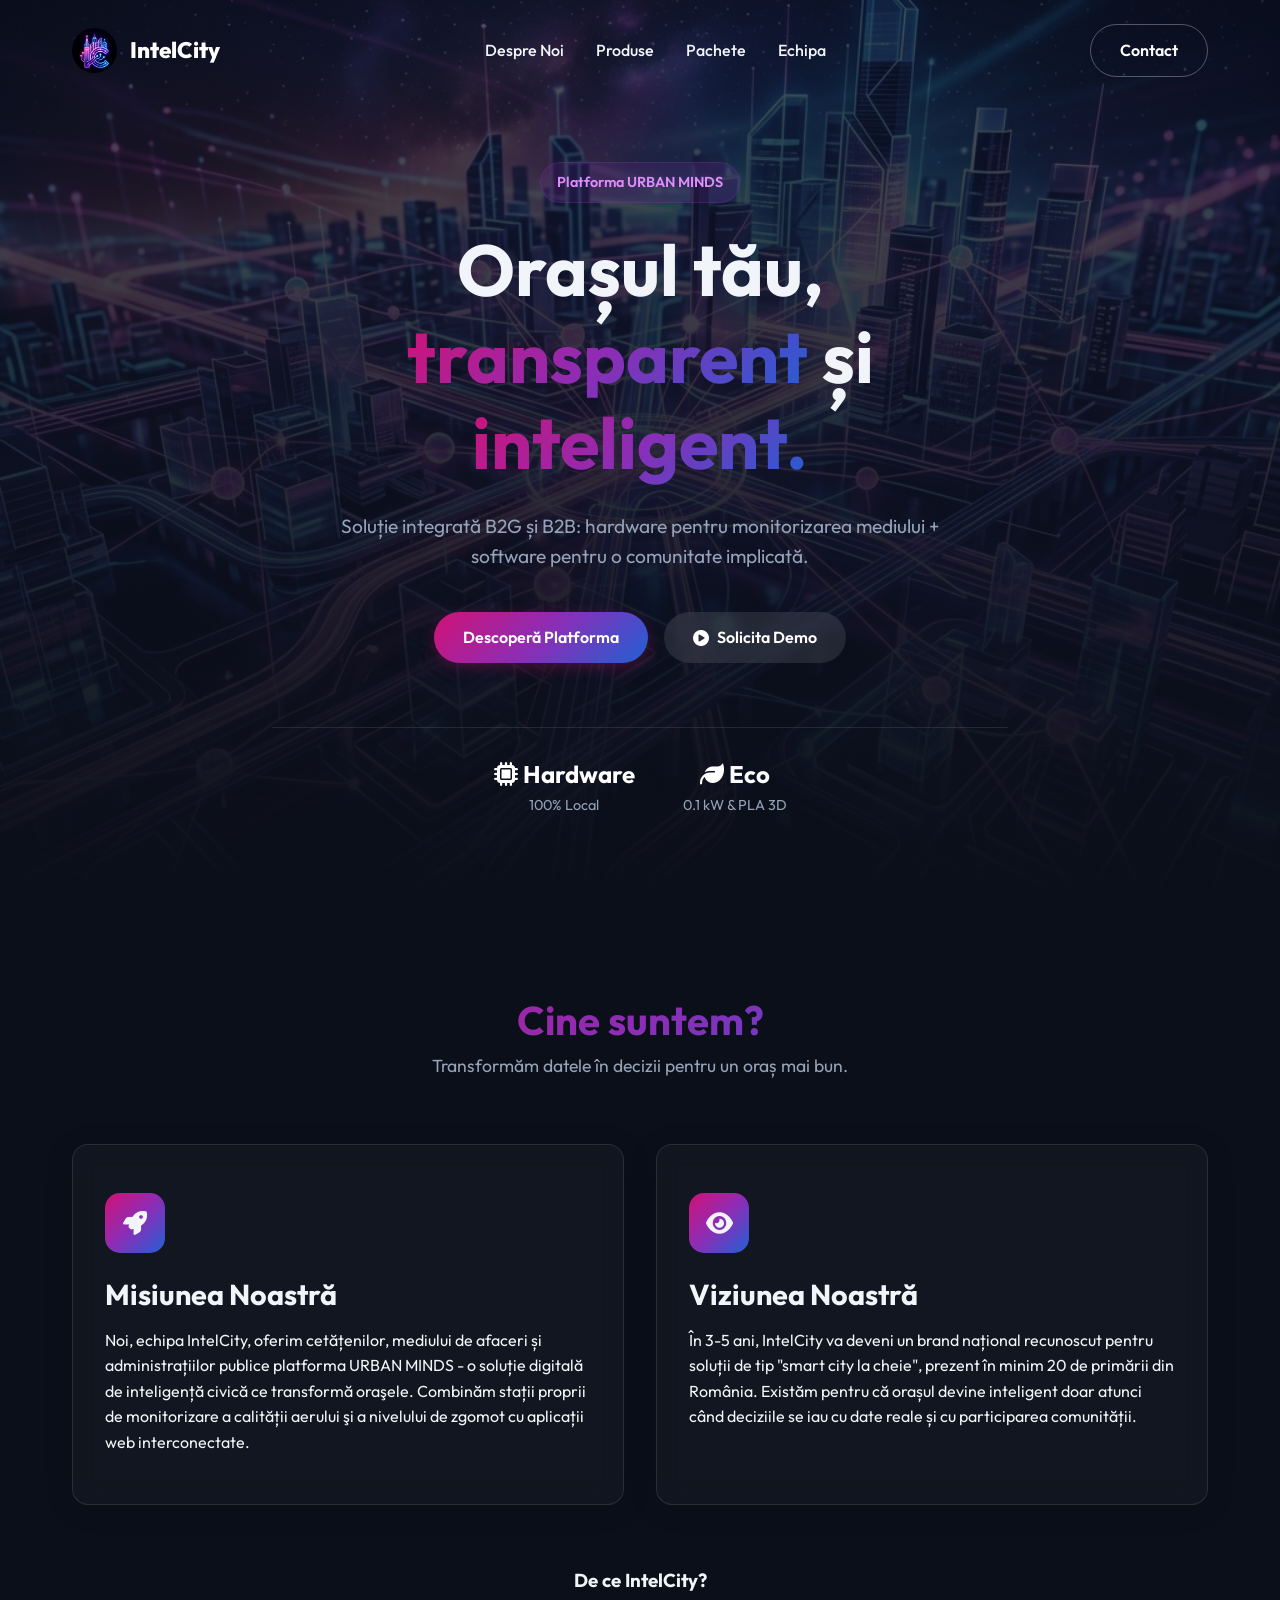
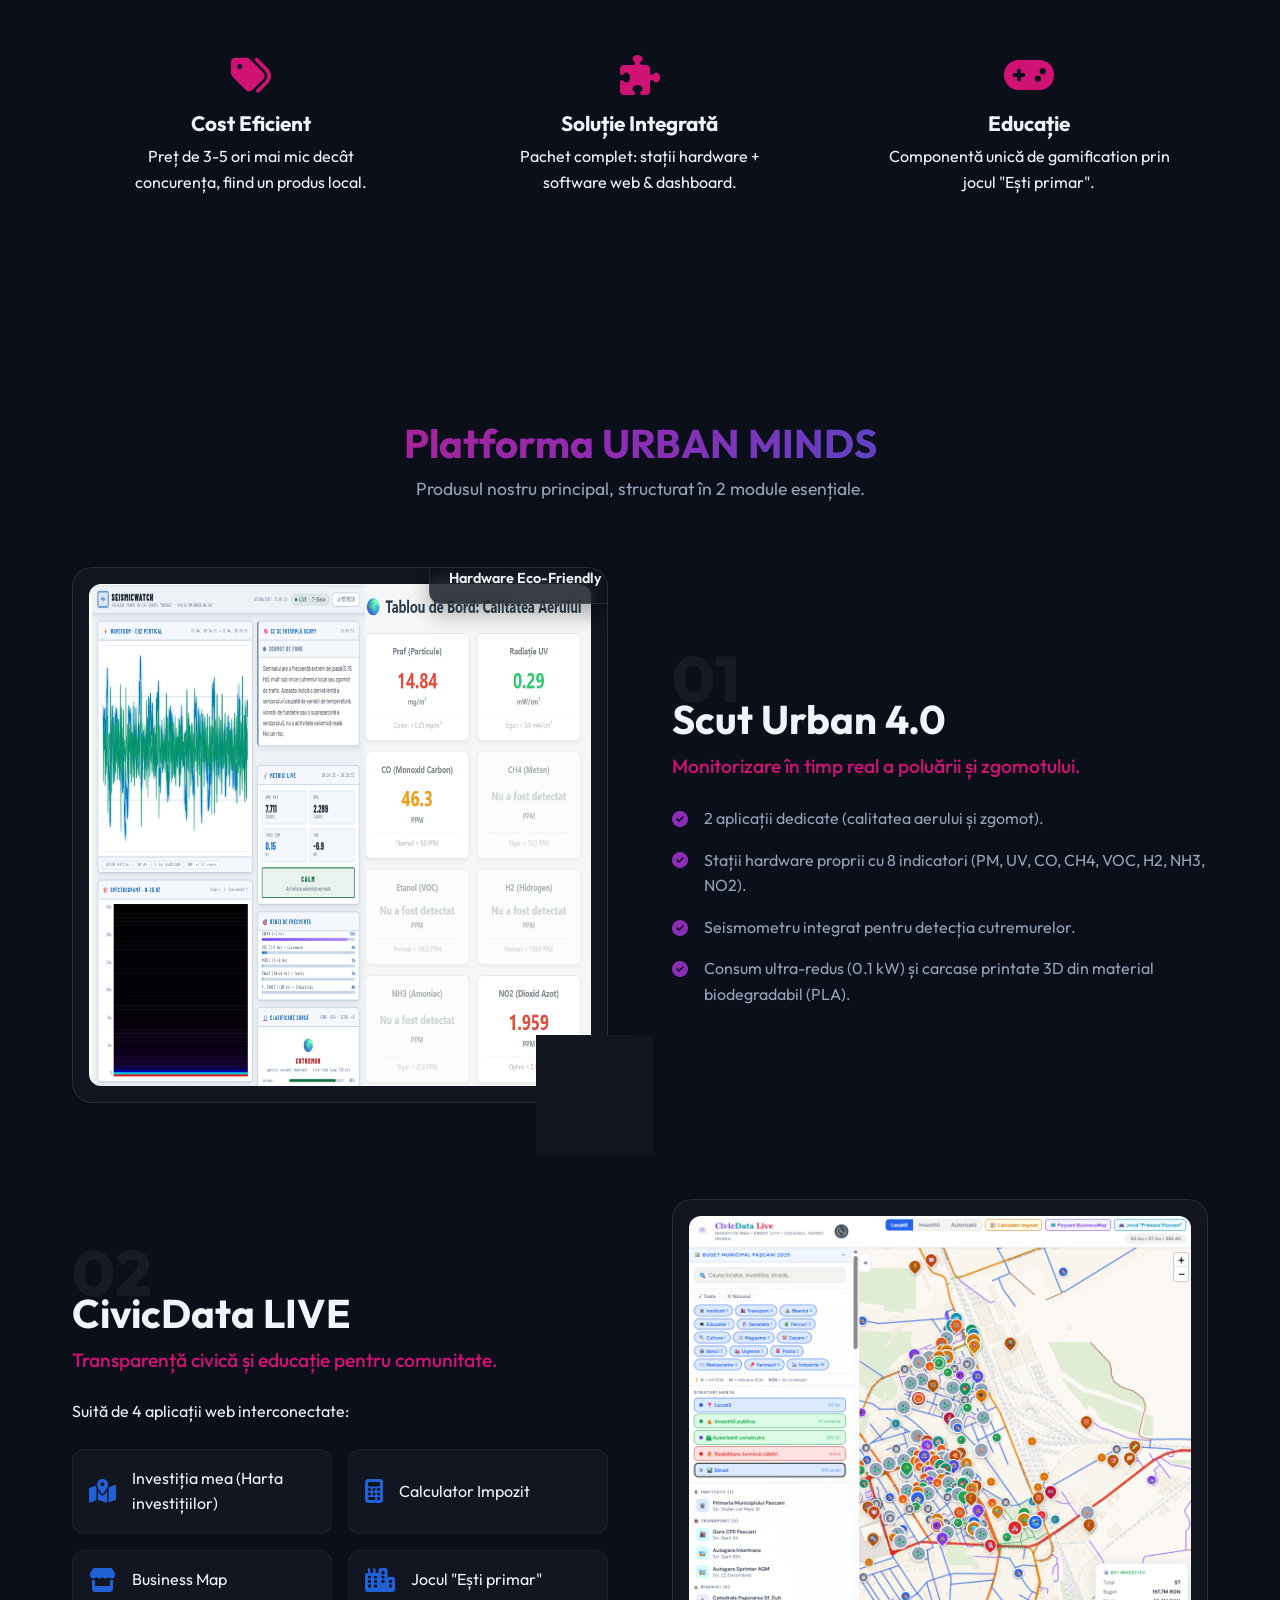
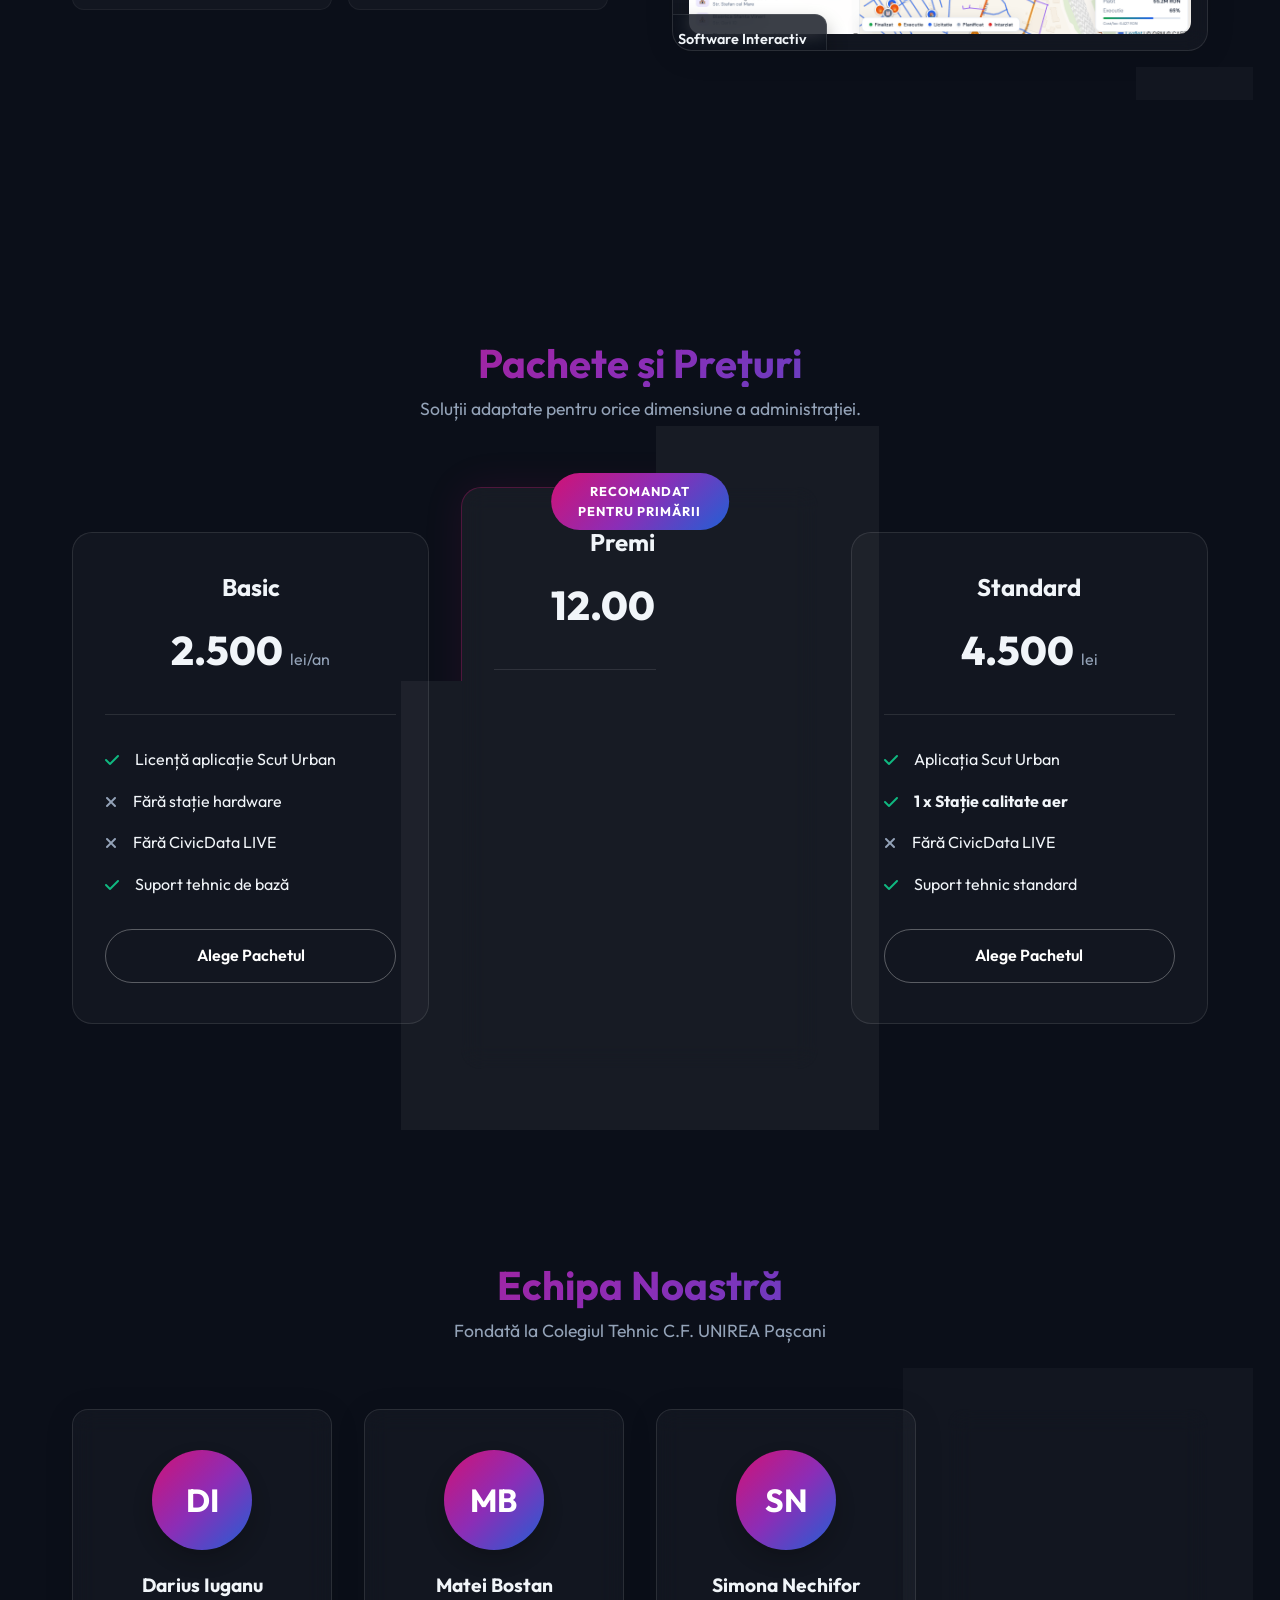
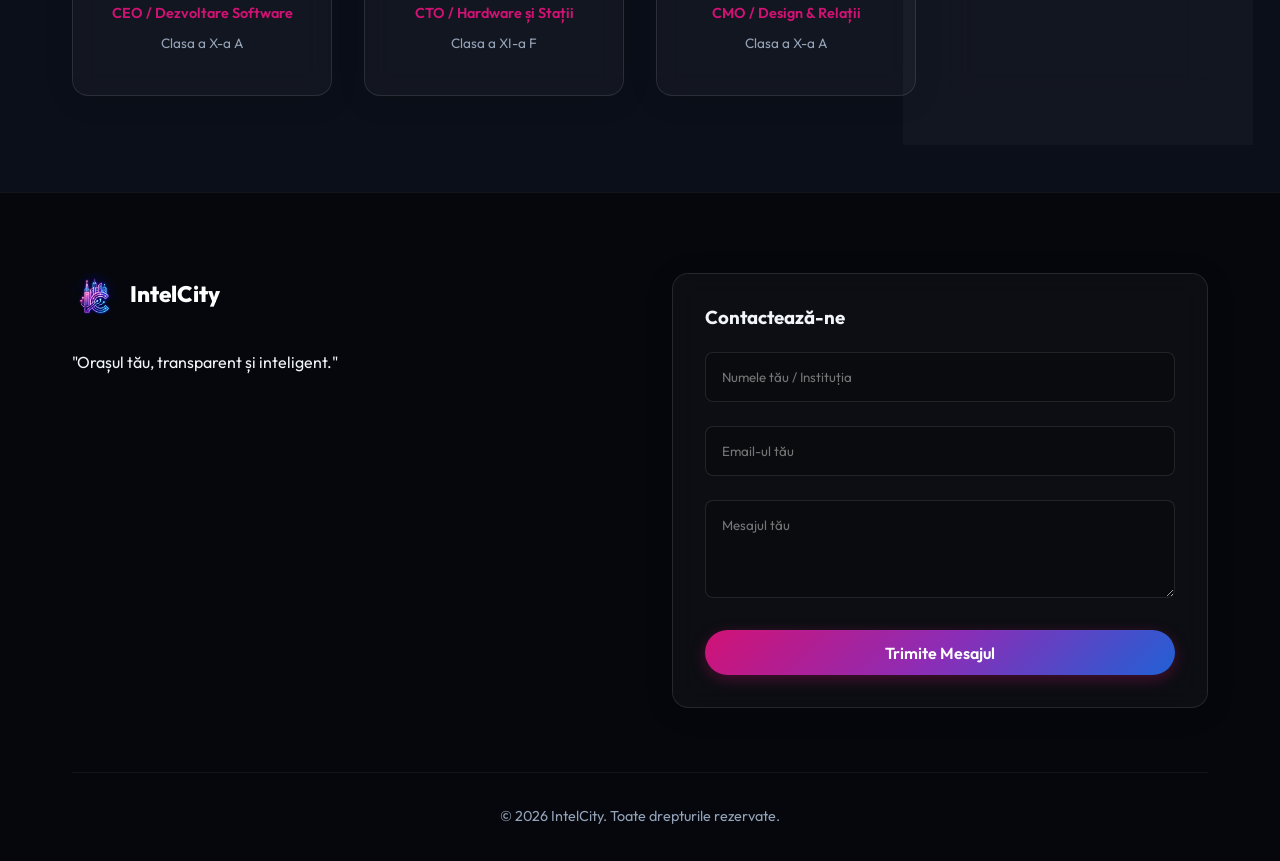
==== commit 31e614bf: "feat: rebrand platform to URBAN MINDS and update mission statement and product description" ====
--- a/index.html
+++ b/index.html
@@ -49,7 +49,7 @@
         </div>
         <div class="container hero-content">
             <div class="hero-text" data-aos="fade-up" data-aos-duration="1000">
-                <div class="badge">Platformă de Inteligență Civică</div>
+                <div class="badge">Platforma URBAN MINDS</div>
                 <h1>Orașul tău,<br><span class="gradient-text">transparent</span> și <span
                         class="gradient-text">inteligent.</span></h1>
                 <p>Soluție integrată B2G și B2B: hardware pentru monitorizarea mediului + software pentru o comunitate
@@ -83,10 +83,9 @@
                 <div class="about-card glass-panel" data-aos="fade-right" data-aos-delay="100">
                     <div class="icon-box"><i class="fas fa-rocket"></i></div>
                     <h3>Misiunea Noastră</h3>
-                    <p>Oferim cetățenilor, mediului de afaceri și administrațiilor publice locale o platformă digitală
-                        de inteligență civică ce transformă oraşele în spații mai transparente, mai sănătoase și mai
-                        implicate civic. Combinăm stații proprii de monitorizare a calității aerului şi a nivelului de
-                        zgomot cu aplicații web.</p>
+                    <p>Noi, echipa IntelCity, oferim cetățenilor, mediului de afaceri și administrațiilor publice platforma URBAN MINDS - o soluție digitală
+                        de inteligență civică ce transformă oraşele. Combinăm stații proprii de monitorizare a calității aerului şi a nivelului de
+                        zgomot cu aplicații web interconectate.</p>
                 </div>
                 <div class="about-card glass-panel" data-aos="fade-left" data-aos-delay="200">
                     <div class="icon-box"><i class="fas fa-eye"></i></div>
@@ -124,8 +123,8 @@
     <section id="produse" class="products section-padding">
         <div class="container">
             <div class="section-title" data-aos="fade-up">
-                <h2>Modulele IntelCity</h2>
-                <p>Ecosistemul complet pentru un Smart City adevărat.</p>
+                <h2>Platforma URBAN MINDS</h2>
+                <p>Produsul nostru principal, structurat în 2 module esențiale.</p>
             </div>
 
             <!-- Modul 1: Scut Urban 4.0 -->
@@ -224,7 +223,7 @@
                     </div>
                     <div class="card-body">
                         <ul>
-                            <li><i class="fas fa-check"></i> Platforma completă IntelCity</li>
+                            <li><i class="fas fa-check"></i> Platforma completă URBAN MINDS</li>
                             <li><i class="fas fa-check"></i> <strong>2 x Stații Hardware cu seismometru</strong></li>
                             <li><i class="fas fa-check"></i> CivicData LIVE configurat pt. localitate</li>
                             <li><i class="fas fa-check"></i> Dashboard în timp real (API REST)</li>
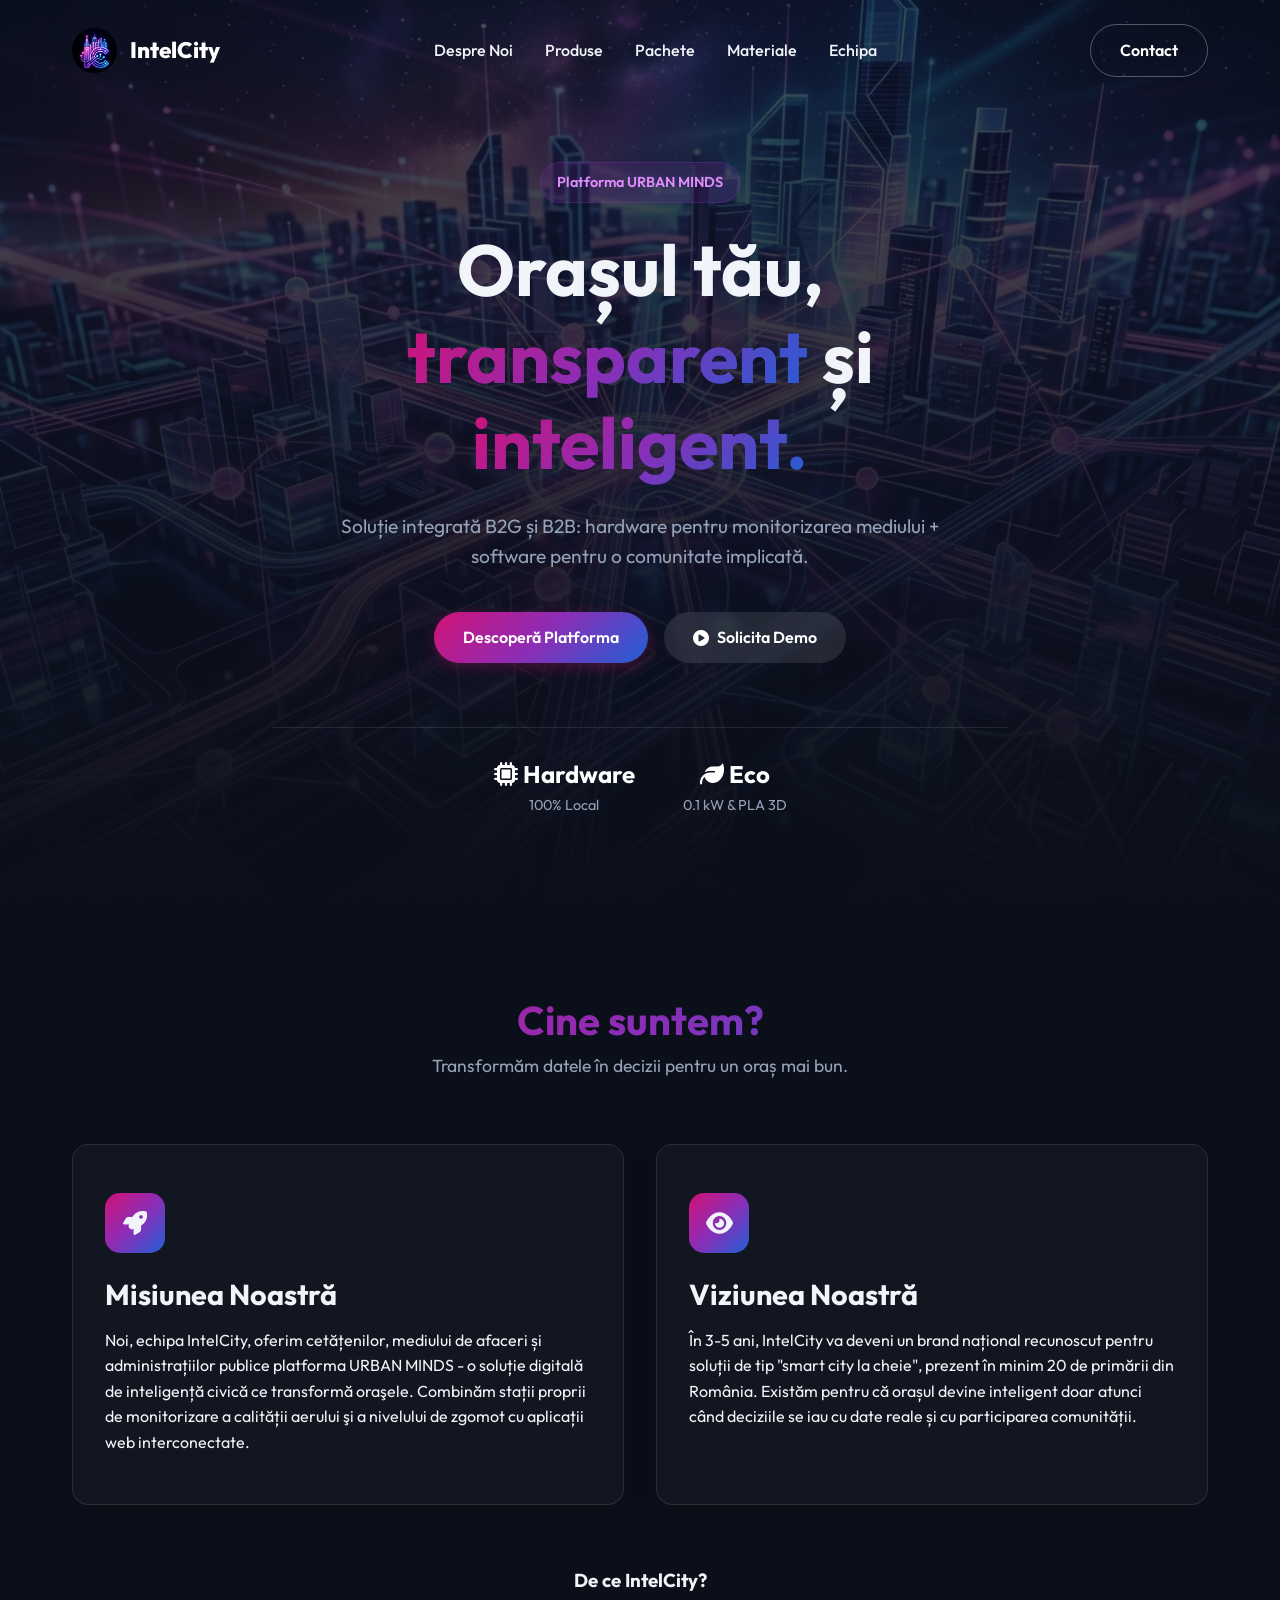
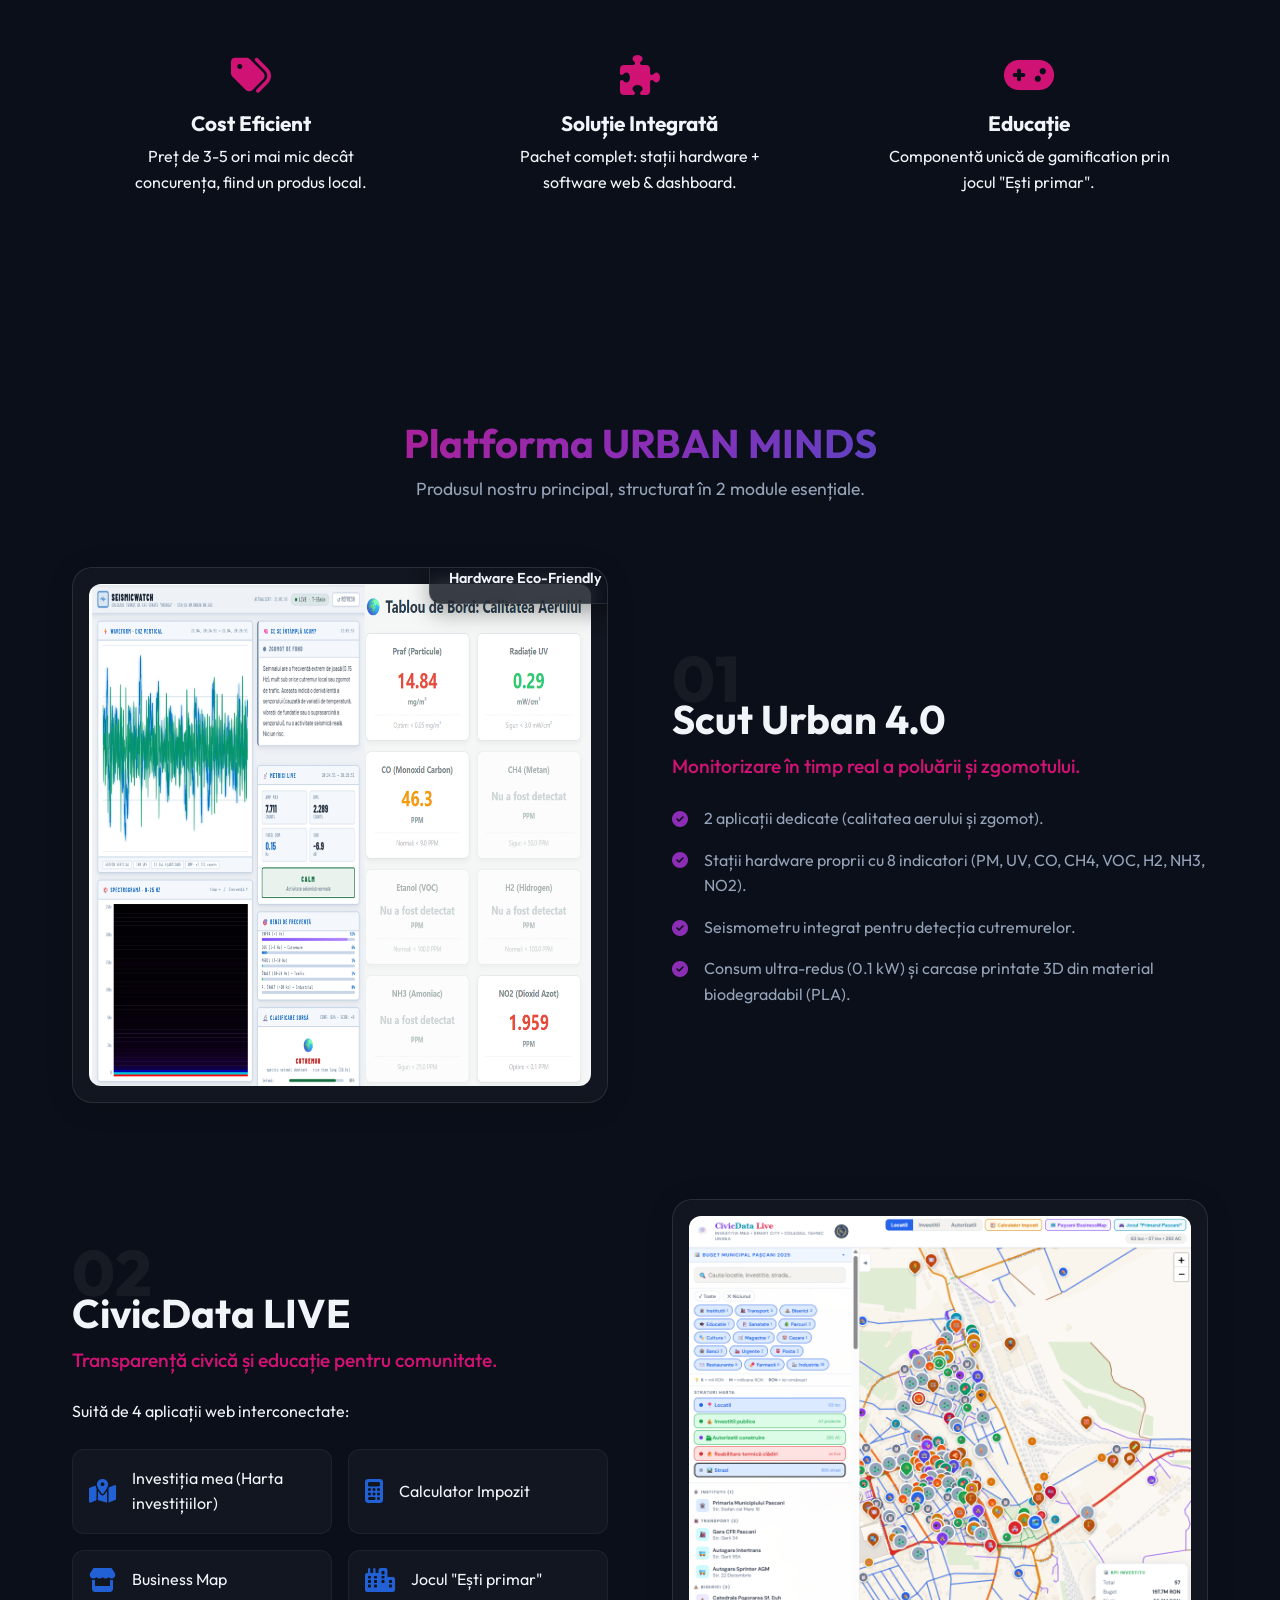
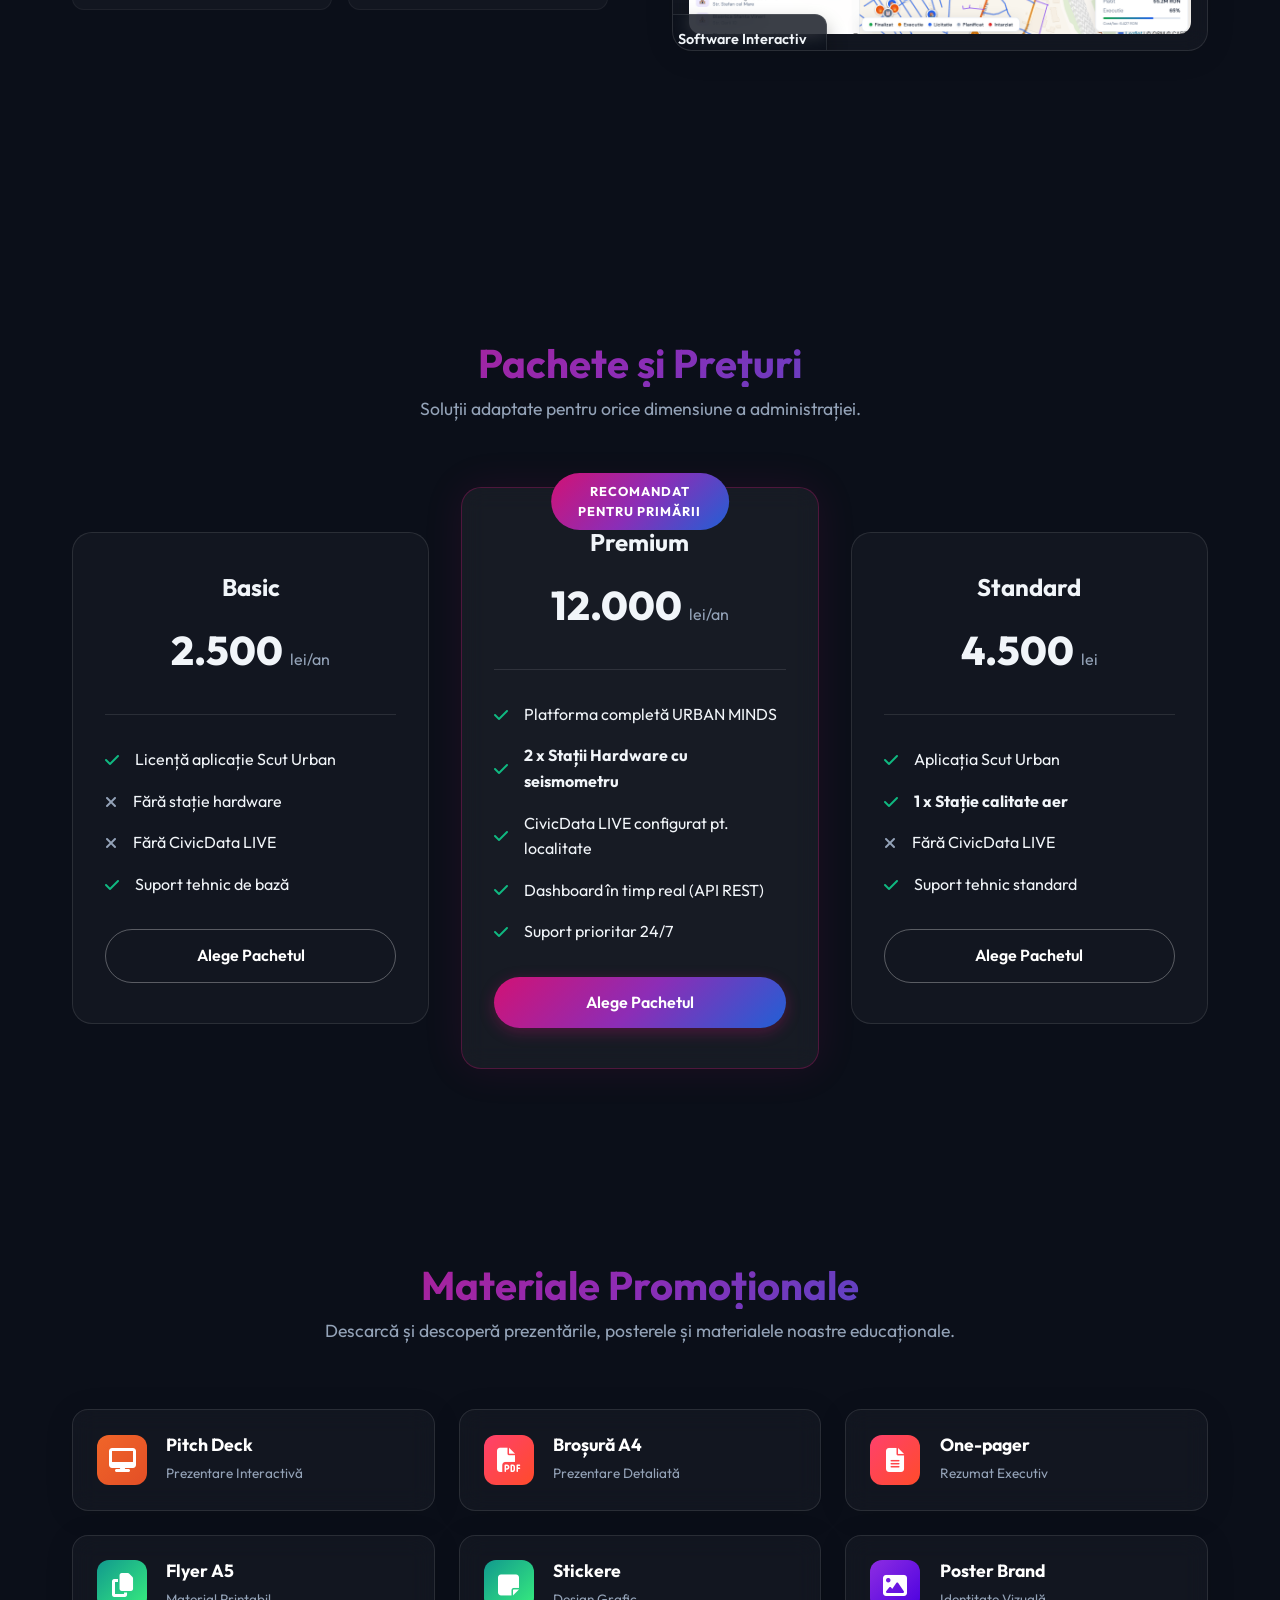
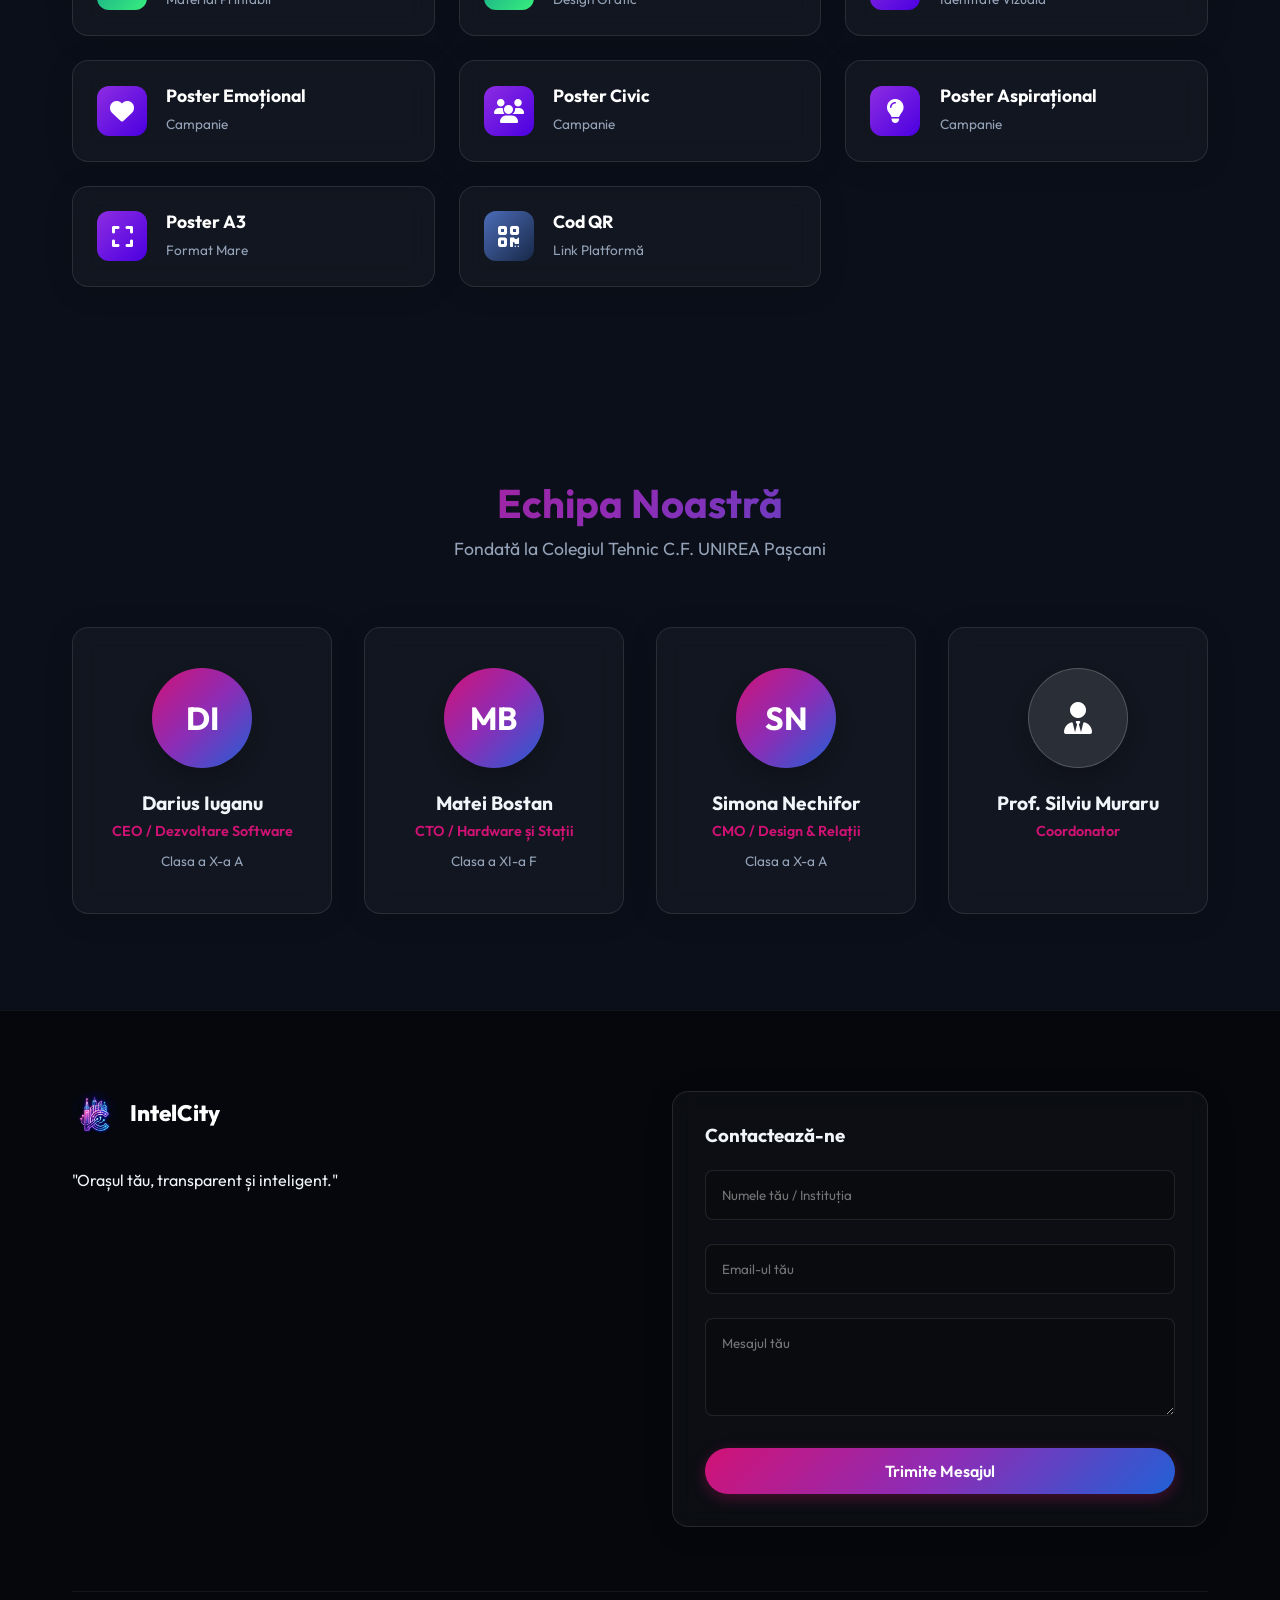
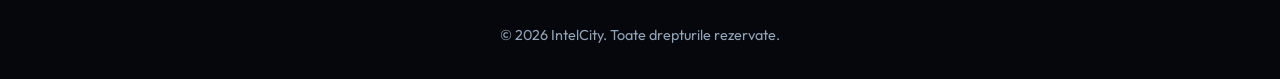
==== commit 6899f7c3: "modif" ====
--- a/index.html
+++ b/index.html
@@ -32,6 +32,7 @@
                 <li><a href="#despre">Despre Noi</a></li>
                 <li><a href="#produse">Produse</a></li>
                 <li><a href="#pachete">Pachete</a></li>
+                <li><a href="#materiale">Materiale</a></li>
                 <li><a href="#echipa">Echipa</a></li>
             </ul>
             <div class="nav-actions">
@@ -257,6 +258,103 @@
         </div>
     </section>
 
+    <!-- Materiale Promotionale Section -->
+    <section id="materiale" class="materiale section-padding">
+        <div class="container">
+            <div class="section-title" data-aos="fade-up">
+                <h2>Materiale Promoționale</h2>
+                <p>Descarcă și descoperă prezentările, posterele și materialele noastre educaționale.</p>
+            </div>
+            
+            <div class="materiale-grid">
+                <!-- Prezentare -->
+                <a href="promotionale/URBAN_MINDS_pitch.html" target="_blank" class="material-card glass-panel" data-aos="fade-up" data-aos-delay="100">
+                    <div class="material-icon html-icon"><i class="fas fa-desktop"></i></div>
+                    <div class="material-info">
+                        <h4>Pitch Deck</h4>
+                        <span>Prezentare Interactivă</span>
+                    </div>
+                </a>
+                <a href="promotionale/URBAN_MINDS_brosura_A4.pdf" target="_blank" class="material-card glass-panel" data-aos="fade-up" data-aos-delay="150">
+                    <div class="material-icon pdf-icon"><i class="fas fa-file-pdf"></i></div>
+                    <div class="material-info">
+                        <h4>Broșură A4</h4>
+                        <span>Prezentare Detaliată</span>
+                    </div>
+                </a>
+                <a href="promotionale/URBAN_MINDS_onepager.pdf" target="_blank" class="material-card glass-panel" data-aos="fade-up" data-aos-delay="200">
+                    <div class="material-icon pdf-icon"><i class="fas fa-file-alt"></i></div>
+                    <div class="material-info">
+                        <h4>One-pager</h4>
+                        <span>Rezumat Executiv</span>
+                    </div>
+                </a>
+                
+                <!-- Print -->
+                <a href="promotionale/URBAN_MINDS_flyer_A5.pdf" target="_blank" class="material-card glass-panel" data-aos="fade-up" data-aos-delay="250">
+                    <div class="material-icon print-icon"><i class="fas fa-copy"></i></div>
+                    <div class="material-info">
+                        <h4>Flyer A5</h4>
+                        <span>Material Printabil</span>
+                    </div>
+                </a>
+                <a href="promotionale/URBAN_MINDS_stickere.pdf" target="_blank" class="material-card glass-panel" data-aos="fade-up" data-aos-delay="300">
+                    <div class="material-icon print-icon"><i class="fas fa-sticky-note"></i></div>
+                    <div class="material-info">
+                        <h4>Stickere</h4>
+                        <span>Design Grafic</span>
+                    </div>
+                </a>
+                
+                <!-- Postere -->
+                <a href="promotionale/URBAN_MINDS_poster_BRAND.pdf" target="_blank" class="material-card glass-panel" data-aos="fade-up" data-aos-delay="350">
+                    <div class="material-icon image-icon"><i class="fas fa-image"></i></div>
+                    <div class="material-info">
+                        <h4>Poster Brand</h4>
+                        <span>Identitate Vizuală</span>
+                    </div>
+                </a>
+                <a href="promotionale/URBAN_MINDS_poster_1_emotional.pdf" target="_blank" class="material-card glass-panel" data-aos="fade-up" data-aos-delay="400">
+                    <div class="material-icon image-icon"><i class="fas fa-heart"></i></div>
+                    <div class="material-info">
+                        <h4>Poster Emoțional</h4>
+                        <span>Campanie</span>
+                    </div>
+                </a>
+                <a href="promotionale/URBAN_MINDS_poster_2_civic.pdf" target="_blank" class="material-card glass-panel" data-aos="fade-up" data-aos-delay="450">
+                    <div class="material-icon image-icon"><i class="fas fa-users"></i></div>
+                    <div class="material-info">
+                        <h4>Poster Civic</h4>
+                        <span>Campanie</span>
+                    </div>
+                </a>
+                <a href="promotionale/URBAN_MINDS_poster_3_aspirational.pdf" target="_blank" class="material-card glass-panel" data-aos="fade-up" data-aos-delay="500">
+                    <div class="material-icon image-icon"><i class="fas fa-lightbulb"></i></div>
+                    <div class="material-info">
+                        <h4>Poster Aspirațional</h4>
+                        <span>Campanie</span>
+                    </div>
+                </a>
+                <a href="promotionale/URBAN_MINDS_poster_A3.pdf" target="_blank" class="material-card glass-panel" data-aos="fade-up" data-aos-delay="550">
+                    <div class="material-icon image-icon"><i class="fas fa-expand"></i></div>
+                    <div class="material-info">
+                        <h4>Poster A3</h4>
+                        <span>Format Mare</span>
+                    </div>
+                </a>
+                
+                <!-- QR Code -->
+                <a href="promotionale/qrcode_urban-minds.netlify.app.png" target="_blank" class="material-card glass-panel" data-aos="fade-up" data-aos-delay="600">
+                    <div class="material-icon qr-icon"><i class="fas fa-qrcode"></i></div>
+                    <div class="material-info">
+                        <h4>Cod QR</h4>
+                        <span>Link Platformă</span>
+                    </div>
+                </a>
+            </div>
+        </div>
+    </section>
+
     <!-- Echipa Section -->
     <section id="echipa" class="team section-padding">
         <div class="container">
--- a/styles.css
+++ b/styles.css
@@ -751,6 +751,65 @@
     font-size: 0.9rem;
 }
 
+/* Promotional Materials Section */
+.materiale-grid {
+    display: grid;
+    grid-template-columns: repeat(auto-fill, minmax(280px, 1fr));
+    gap: 1.5rem;
+    margin-top: 2rem;
+}
+
+.material-card {
+    display: flex;
+    align-items: center;
+    gap: 1.2rem;
+    padding: 1.5rem;
+    text-decoration: none;
+    color: var(--text-color);
+    transition: var(--transition-normal);
+}
+
+.material-card:hover {
+    transform: translateY(-5px);
+    background: var(--surface-hover);
+    border-color: rgba(209, 18, 117, 0.4);
+    box-shadow: 0 10px 20px rgba(209, 18, 117, 0.15);
+}
+
+.material-icon {
+    width: 50px;
+    height: 50px;
+    border-radius: 12px;
+    display: flex;
+    align-items: center;
+    justify-content: center;
+    font-size: 1.5rem;
+    flex-shrink: 0;
+    color: white;
+}
+
+.html-icon { background: linear-gradient(135deg, #f06529, #e34f26); }
+.pdf-icon { background: linear-gradient(135deg, #ff416c, #ff4b2b); }
+.print-icon { background: linear-gradient(135deg, #11998e, #38ef7d); }
+.image-icon { background: linear-gradient(135deg, #8e2de2, #4a00e0); }
+.qr-icon { background: linear-gradient(135deg, #4b6cb7, #182848); }
+
+.material-info h4 {
+    margin: 0 0 0.3rem 0;
+    font-size: 1.1rem;
+    color: white;
+    transition: var(--transition-fast);
+}
+
+.material-card:hover .material-info h4 {
+    color: var(--primary-color);
+}
+
+.material-info span {
+    font-size: 0.85rem;
+    color: var(--text-muted);
+}
+
 /* Responsive Design */
 @media (max-width: 992px) {
     .hero-text h1 {
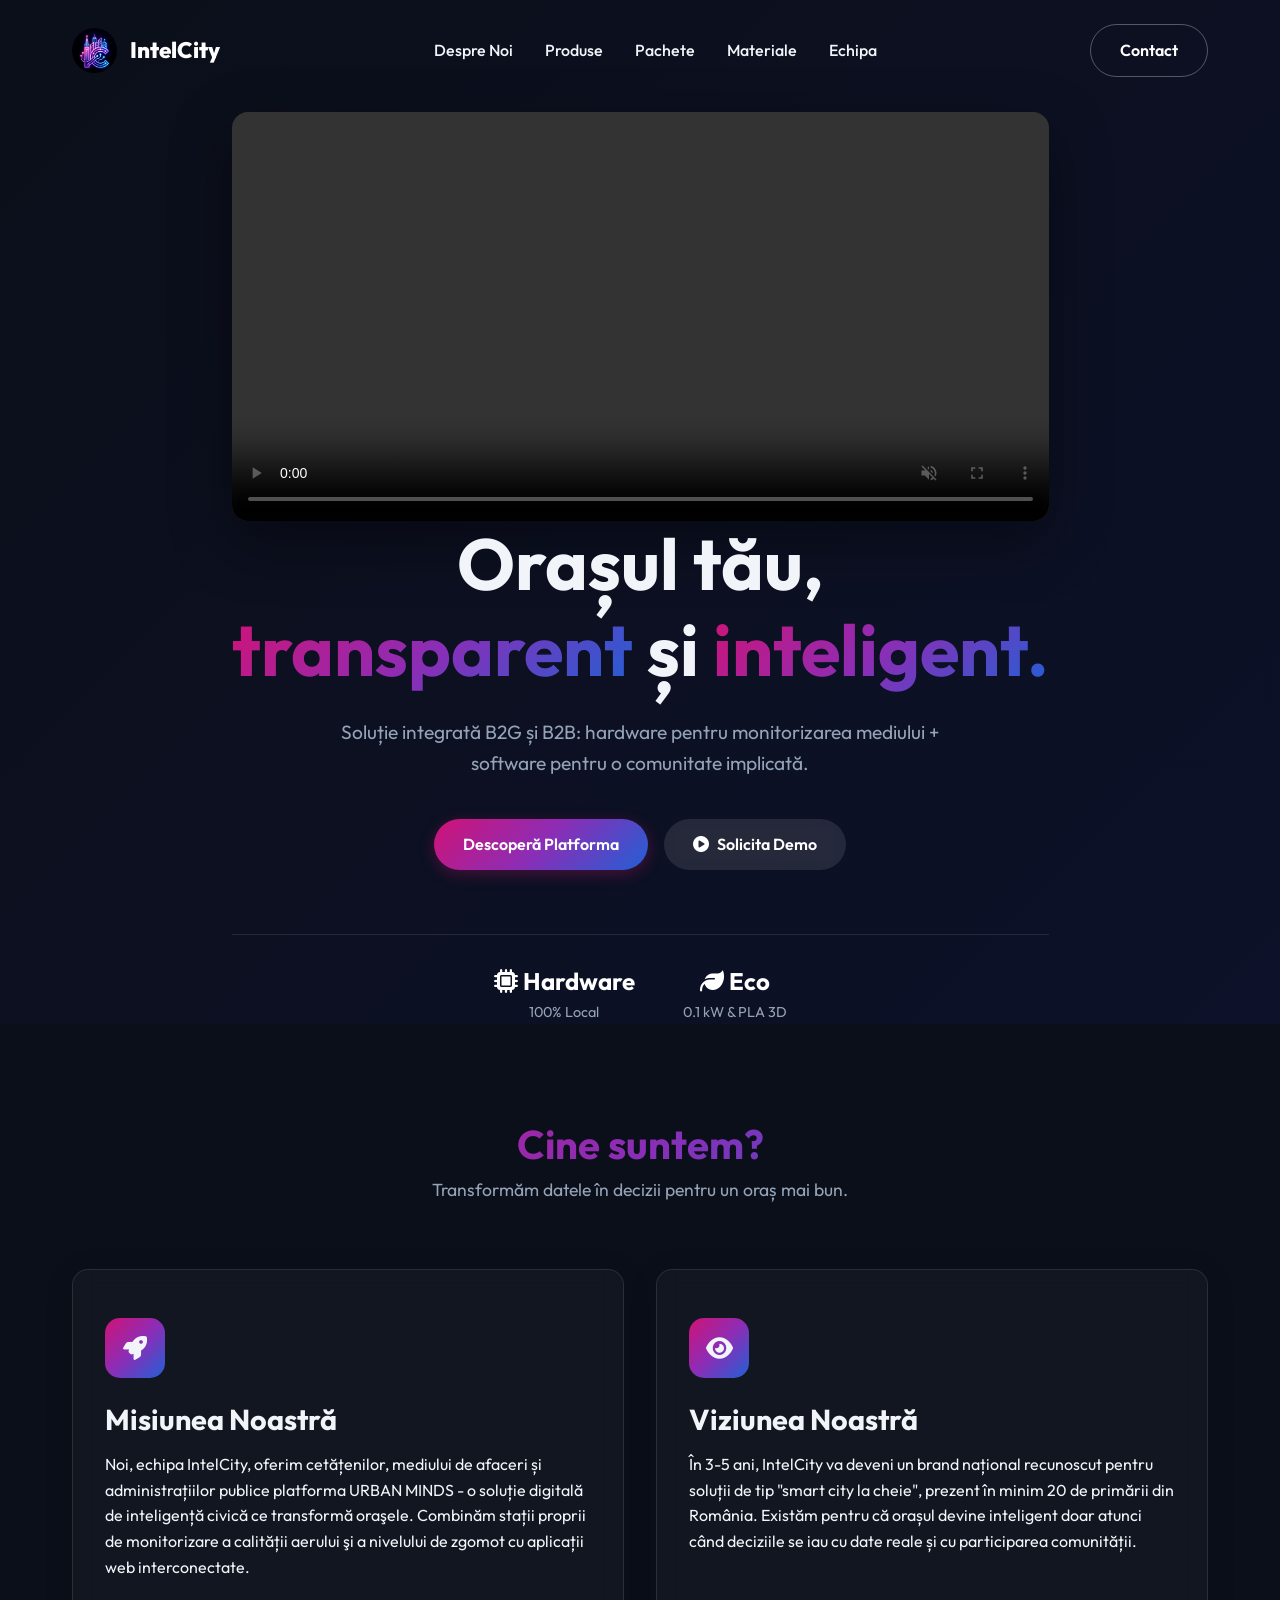
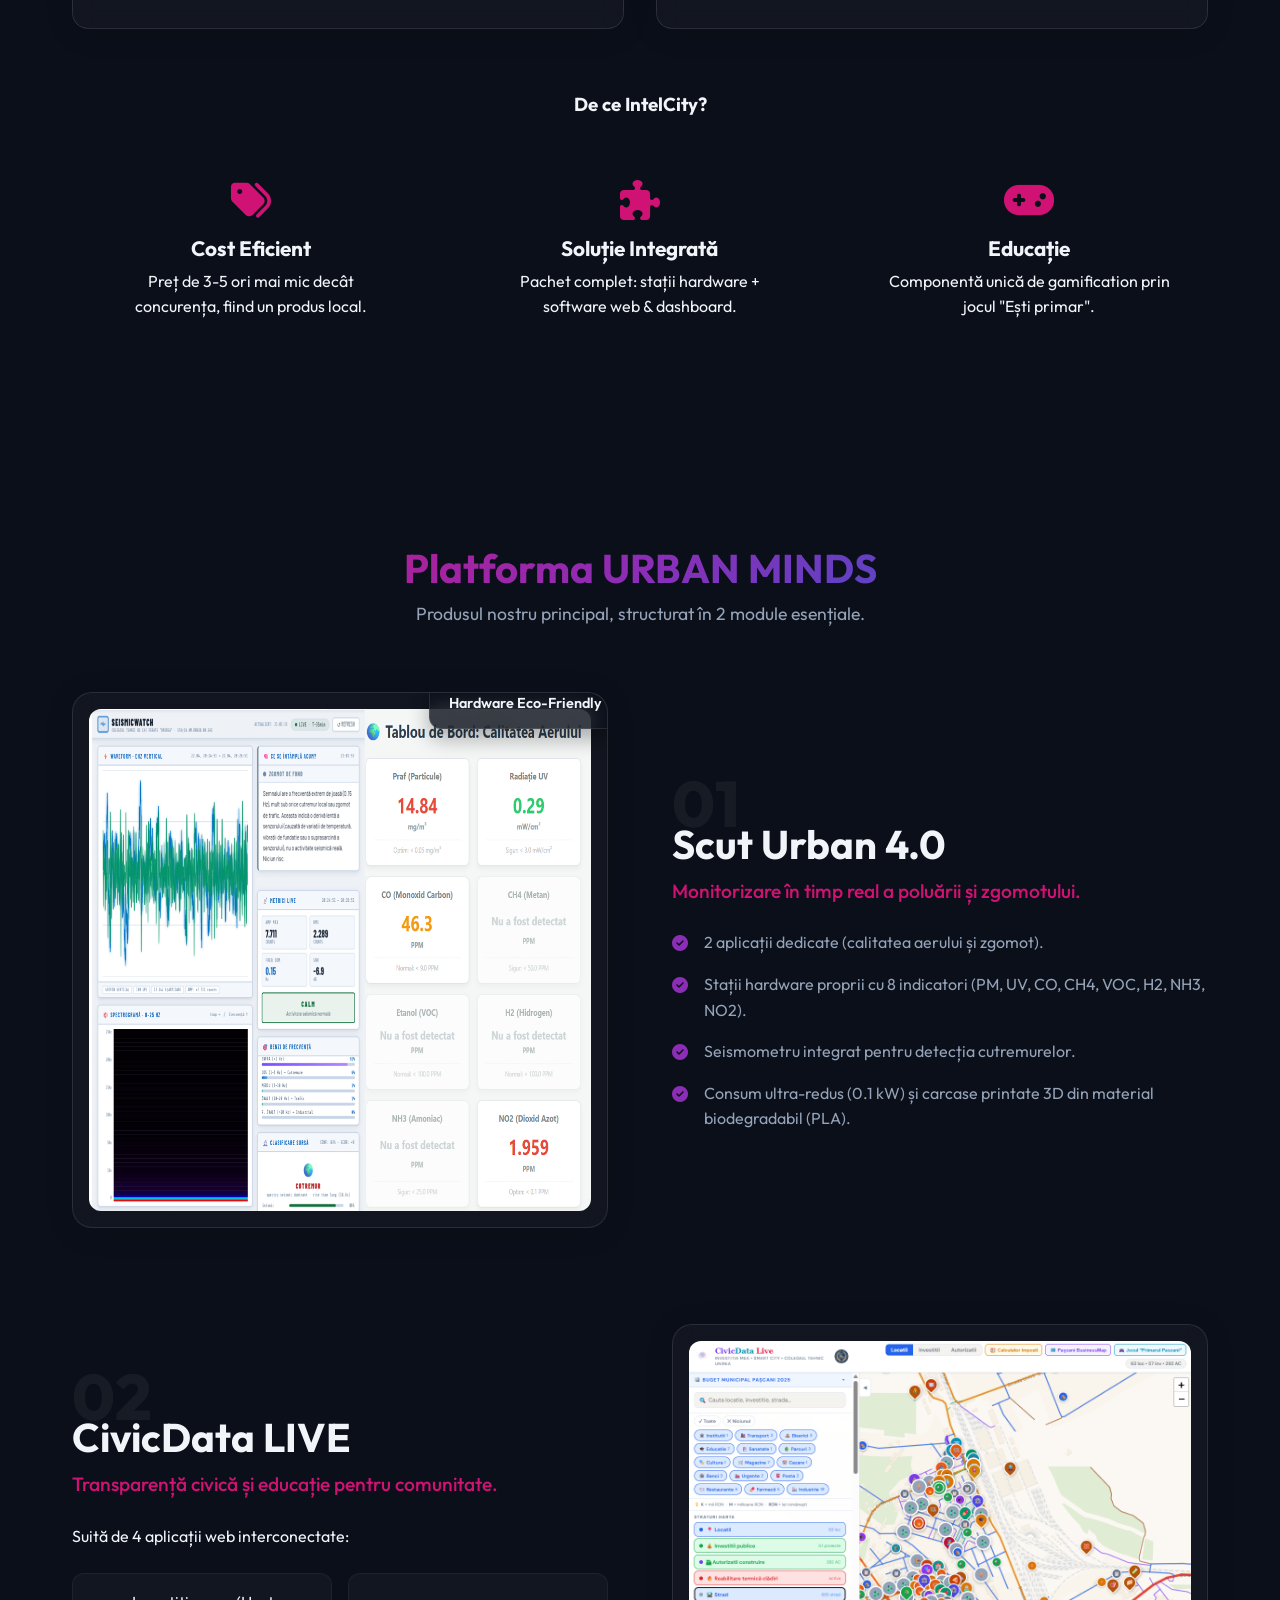
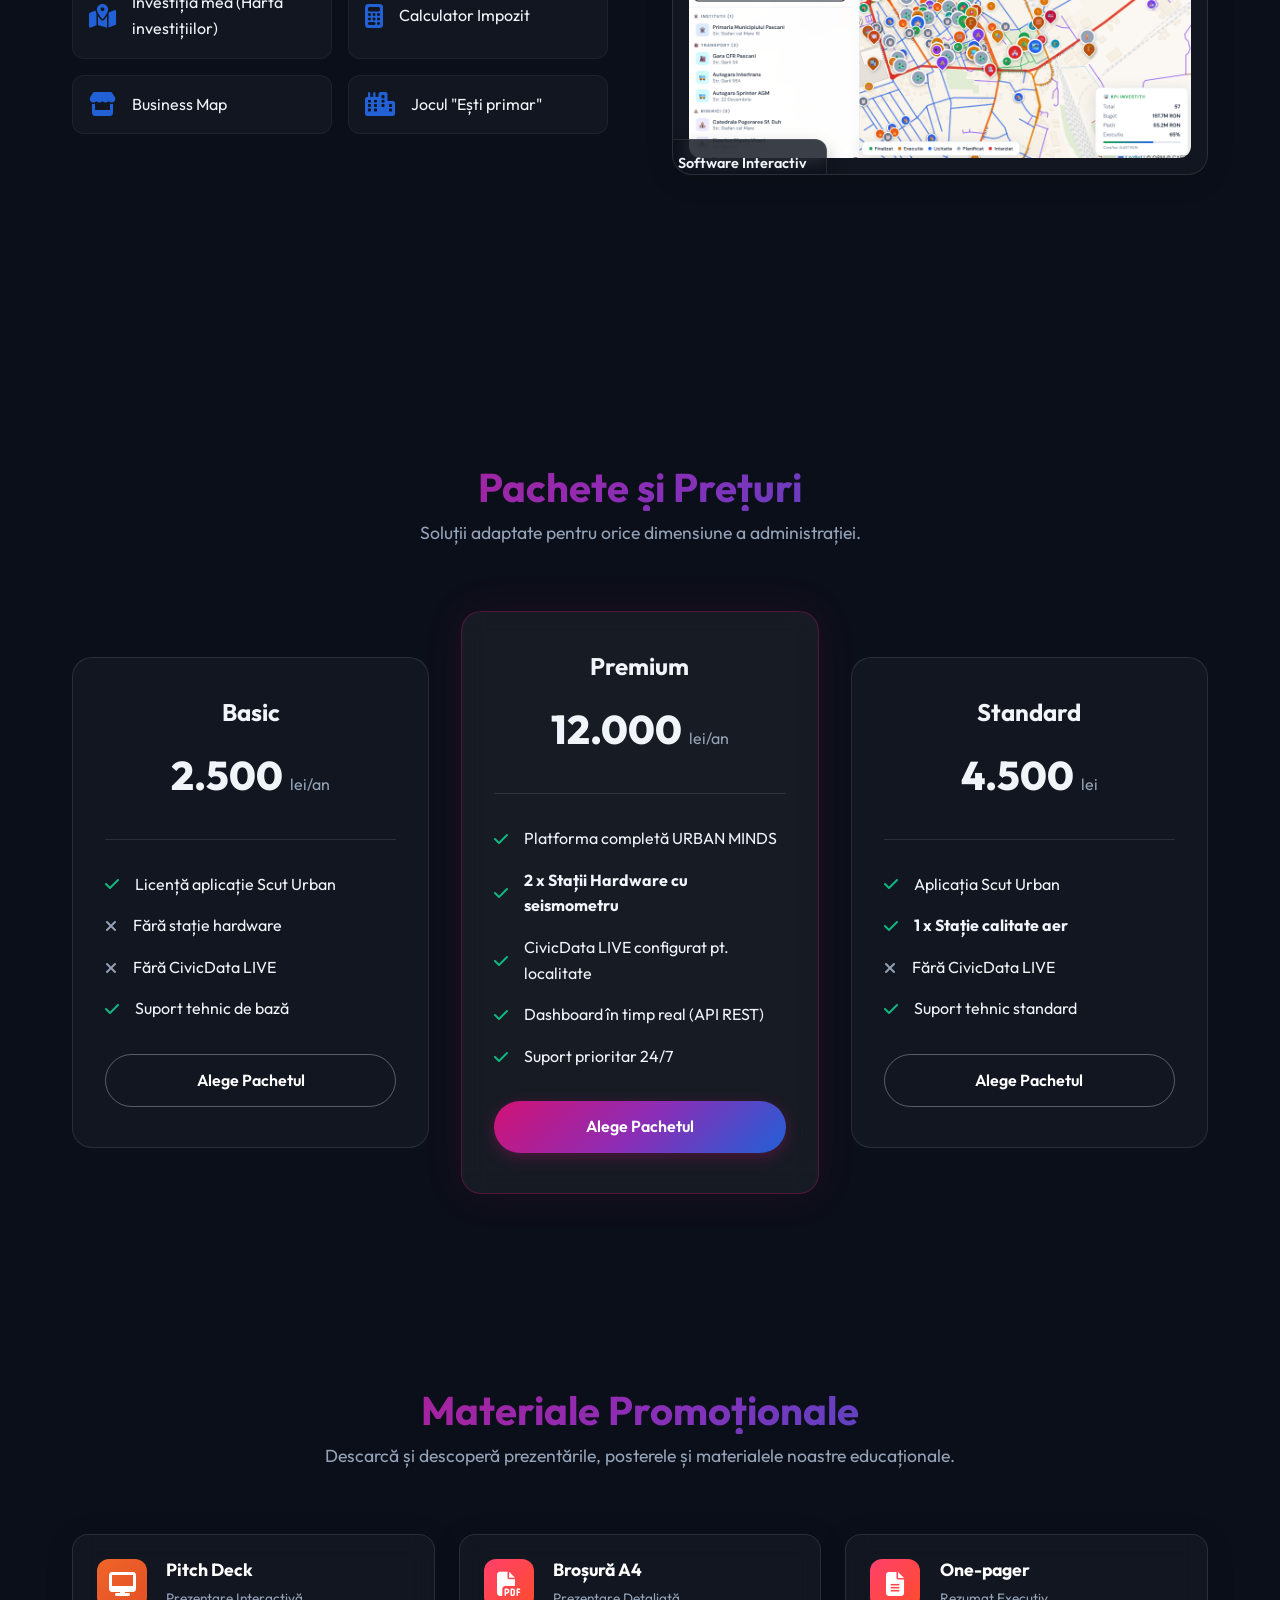
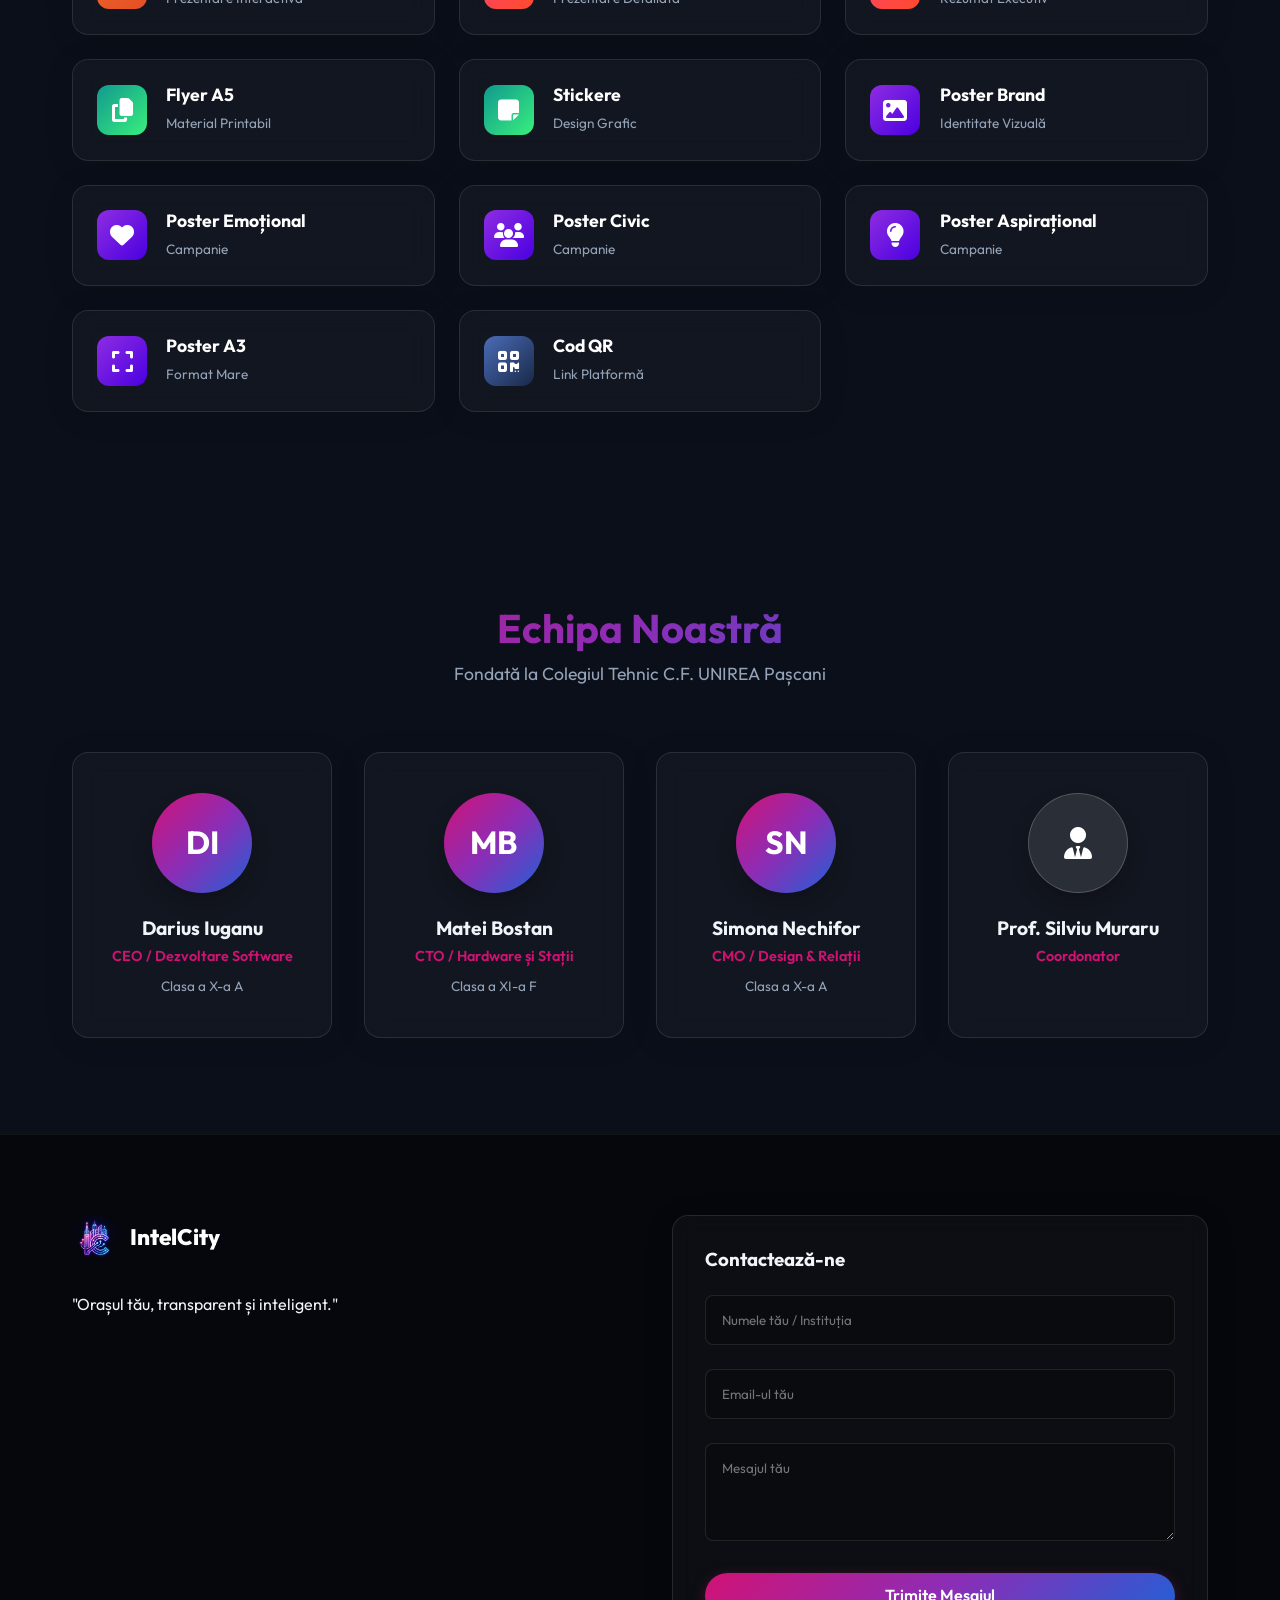
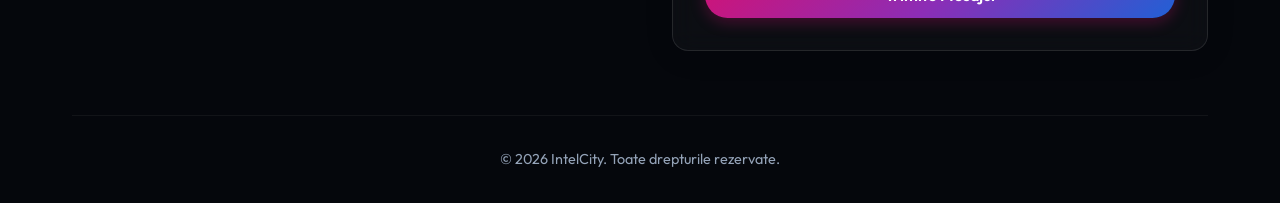
==== commit d5cca31b: "m" ====
--- a/index.html
+++ b/index.html
@@ -44,13 +44,14 @@
 
     <!-- Hero Section -->
     <section id="home" class="hero">
-        <div class="hero-bg">
-            <img src="assets/images/hero.png" alt="Smart City Background">
-            <div class="hero-overlay"></div>
-        </div>
         <div class="container hero-content">
-            <div class="hero-text" data-aos="fade-up" data-aos-duration="1000">
-                <div class="badge">Platforma URBAN MINDS</div>
+            <div class="hero-video-container" data-aos="fade-up">
+                <video controls autoplay muted loop playsinline>
+                    <source src="video.mp4" type="video/mp4">
+                </video>
+            </div>
+            
+            <div class="hero-text" data-aos="fade-up" data-aos-delay="200">
                 <h1>Orașul tău,<br><span class="gradient-text">transparent</span> și <span
                         class="gradient-text">inteligent.</span></h1>
                 <p>Soluție integrată B2G și B2B: hardware pentru monitorizarea mediului + software pentru o comunitate
@@ -217,7 +218,6 @@
 
                 <!-- Pachet Premium (Recomandat) -->
                 <div class="pricing-card premium glass-panel active" data-aos="fade-up" data-aos-delay="200">
-                    <div class="popular-badge">Recomandat pentru Primării</div>
                     <div class="card-header">
                         <h3>Premium</h3>
                         <div class="price">12.000 <span>lei/an</span></div>
--- a/styles.css
+++ b/styles.css
@@ -263,6 +263,7 @@
     display: flex;
     align-items: center;
     padding-top: 5rem;
+    background: linear-gradient(135deg, var(--bg-color) 0%, #0d1129 100%);
 }
 
 .hero-bg {
@@ -275,13 +276,6 @@
     overflow: hidden;
 }
 
-.hero-bg img {
-    width: 100%;
-    height: 100%;
-    object-fit: cover;
-    opacity: 0.5;
-}
-
 .hero-overlay {
     position: absolute;
     top: 0;
@@ -292,9 +286,21 @@
 }
 
 .hero-content {
-    max-width: 800px;
+    max-width: 900px;
     margin: 0 auto;
     text-align: center;
+}
+
+.hero-video-container {
+    margin-top: 2rem;
+    border-radius: 16px;
+    overflow: hidden;
+    box-shadow: 0 20px 60px rgba(0, 0, 0, 0.4);
+}
+
+.hero-video-container video {
+    width: 100%;
+    display: block;
 }
 
 .badge {
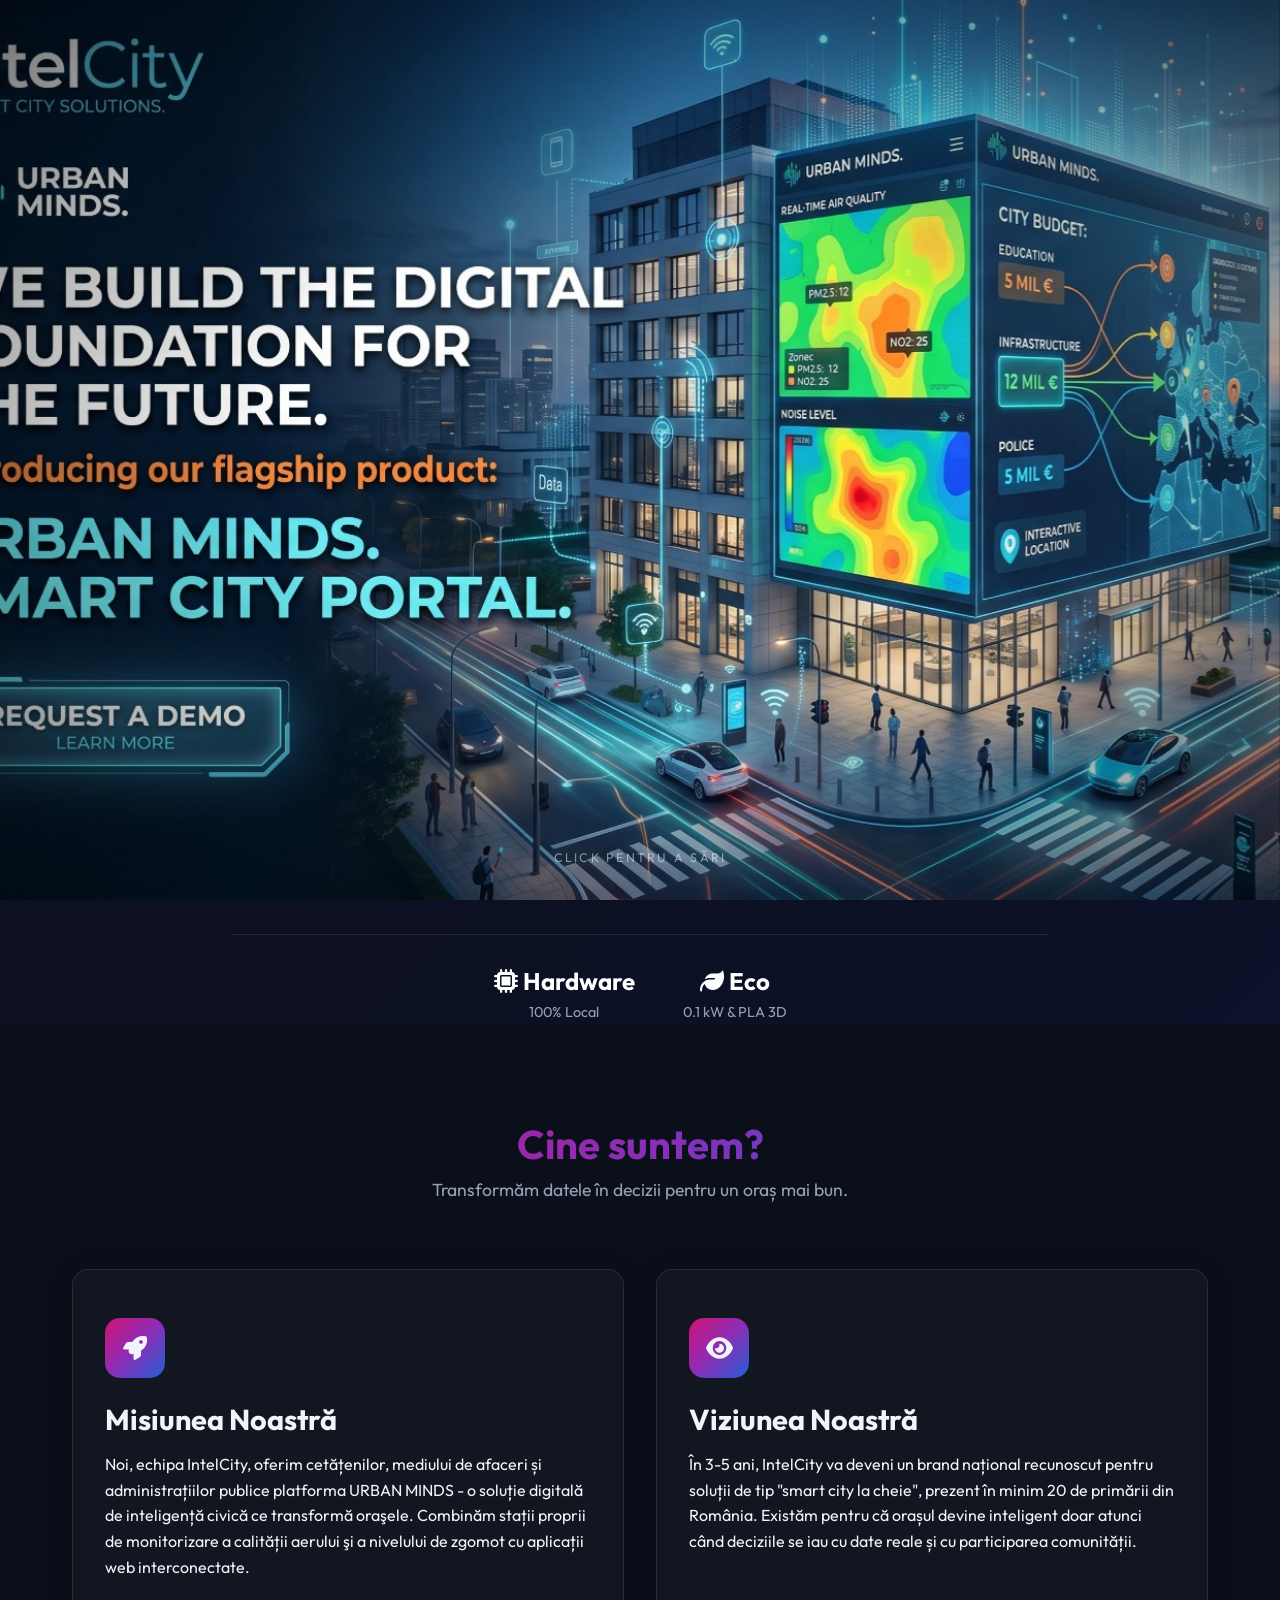
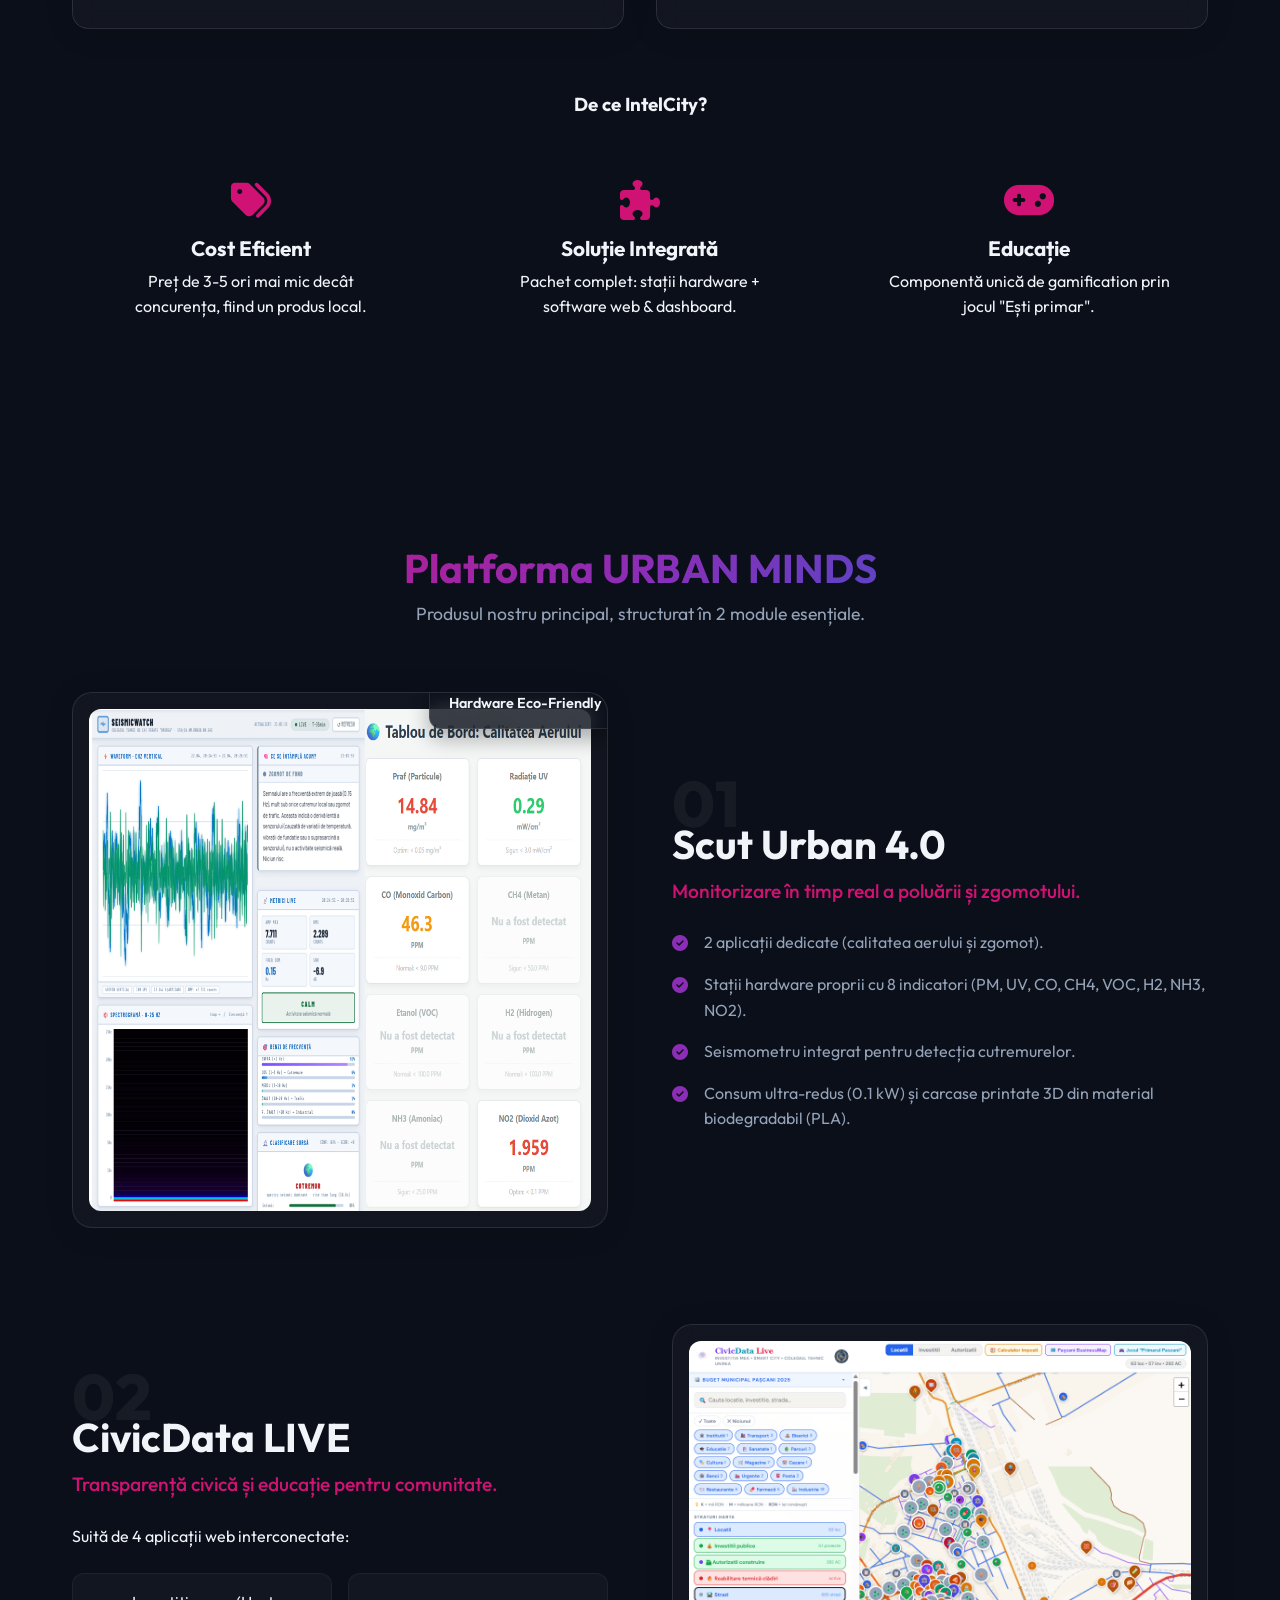
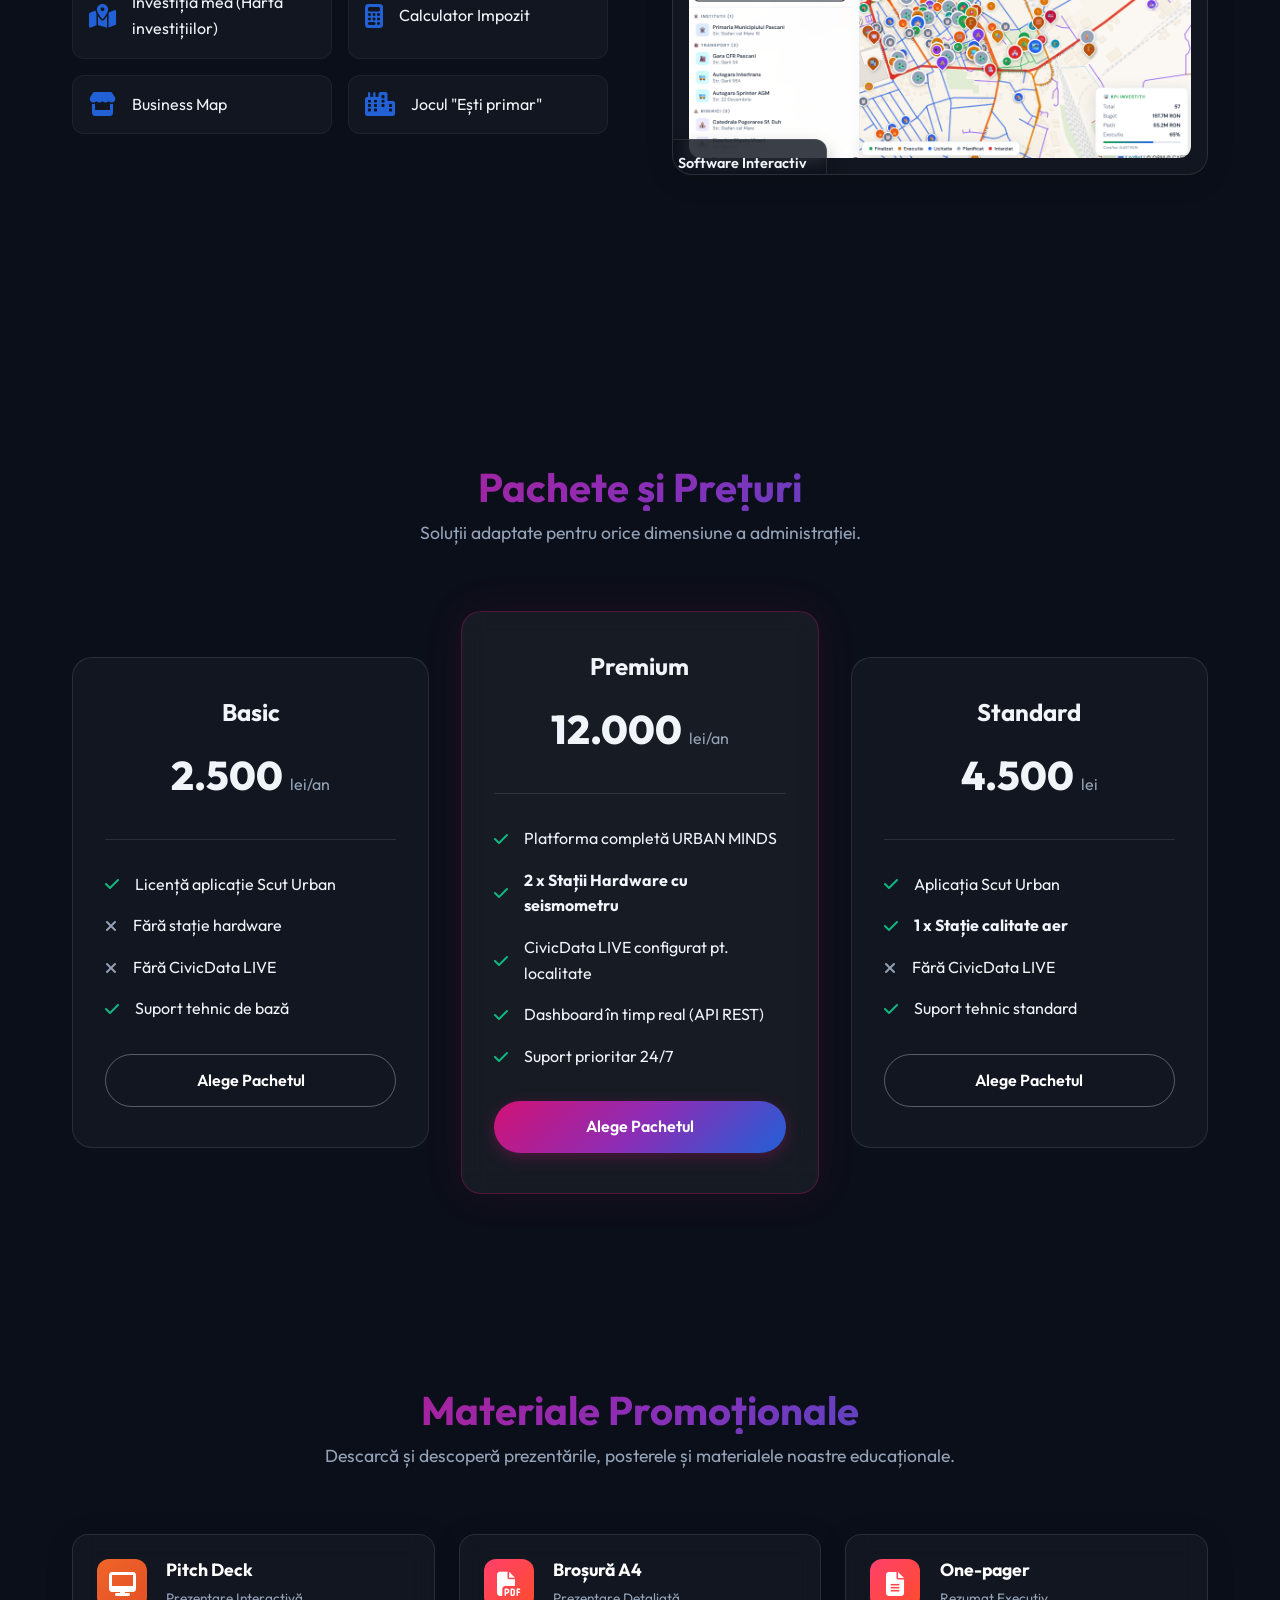
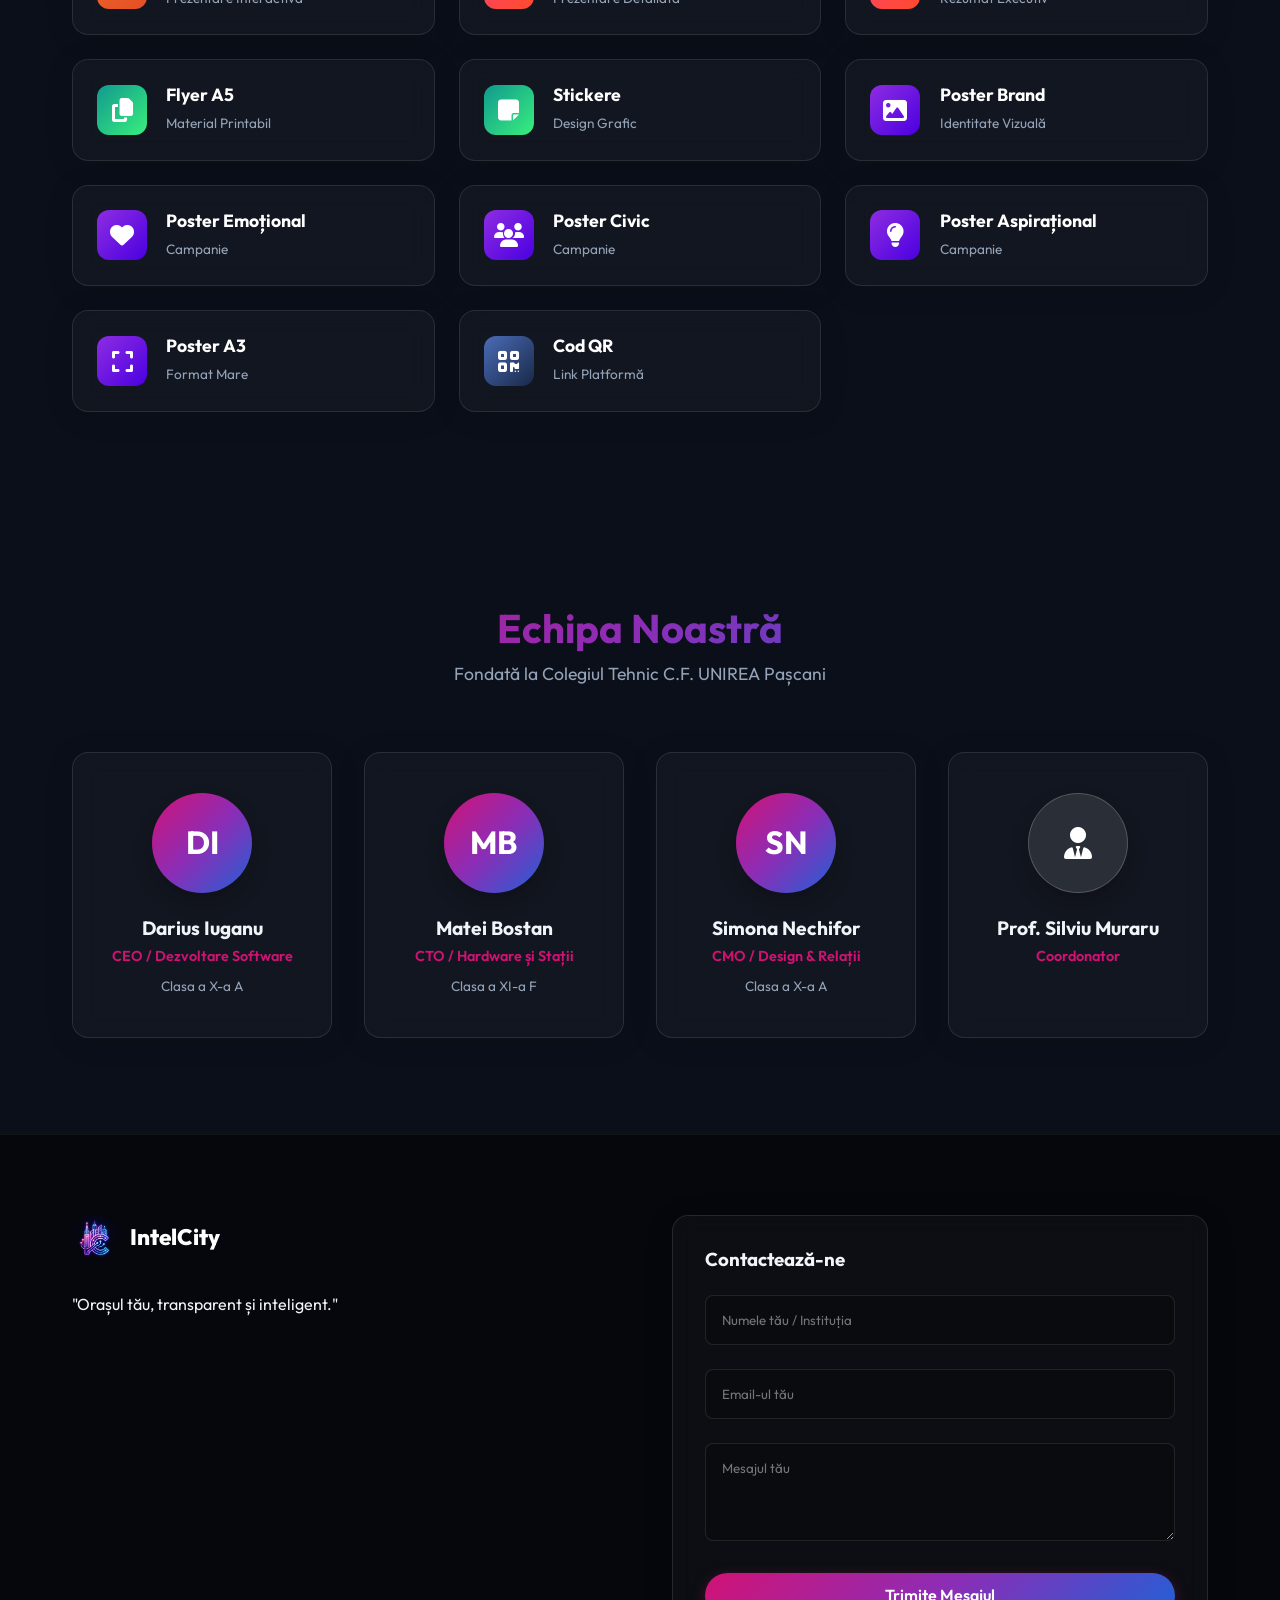
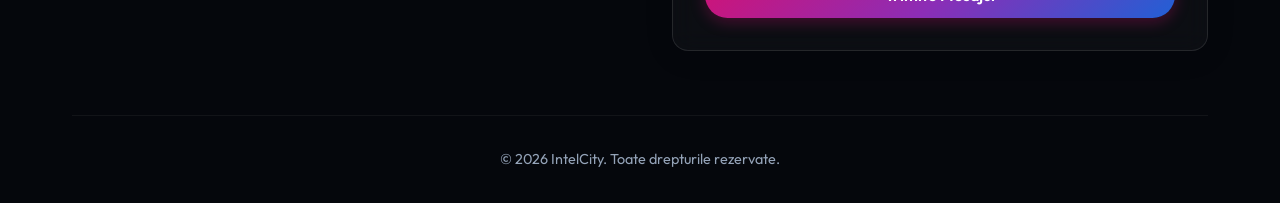
==== commit 9b95cbff: "land" ====
--- a/index.html
+++ b/index.html
@@ -21,6 +21,14 @@
 </head>
 
 <body>
+    <!-- Intro Splash Screen -->
+    <div id="intro-overlay" aria-hidden="true">
+        <div id="intro-img-wrap">
+            <img src="banner.jpeg" alt="IntelCity – Smart City Solutions">
+        </div>
+        <p id="intro-skip">Click pentru a sări</p>
+    </div>
+
     <!-- Navbar -->
     <nav class="navbar" id="navbar">
         <div class="container nav-container">
@@ -57,7 +65,7 @@
                 <p>Soluție integrată B2G și B2B: hardware pentru monitorizarea mediului + software pentru o comunitate
                     implicată.</p>
                 <div class="hero-buttons">
-                    <a href="#produse" class="btn btn-primary">Descoperă Platforma</a>
+                    <a href="https://urban-minds.netlify.app/" class="btn btn-primary">Descoperă Platforma</a>
                     <a href="#contact" class="btn btn-secondary"><i class="fas fa-play-circle"></i> Solicita Demo</a>
                 </div>
                 <div class="hero-stats">
--- a/styles.css
+++ b/styles.css
@@ -1,3 +1,73 @@
+/* ===========================
+   INTRO SPLASH ANIMATION
+   =========================== */
+#intro-overlay {
+    position: fixed;
+    inset: 0;
+    z-index: 9999;
+    background: #000;
+    overflow: hidden;
+    cursor: pointer;
+    transition: opacity 0.9s ease;
+}
+
+#intro-overlay.hidden {
+    opacity: 0;
+    pointer-events: none;
+}
+
+#intro-img-wrap {
+    position: absolute;
+    inset: 0;
+    animation: introPan 5s cubic-bezier(0.25, 0.46, 0.45, 0.94) forwards;
+}
+
+#intro-img-wrap::after {
+    content: '';
+    position: absolute;
+    inset: 0;
+    background: radial-gradient(ellipse at center, transparent 40%, rgba(0,0,0,0.55) 100%);
+    pointer-events: none;
+}
+
+#intro-img-wrap img {
+    width: 100%;
+    height: 100%;
+    object-fit: cover;
+    object-position: center;
+    opacity: 0;
+    animation: introFadeIn 1.1s 0.2s ease forwards;
+    display: block;
+}
+
+@keyframes introFadeIn {
+    to { opacity: 1; }
+}
+
+@keyframes introPan {
+    from { transform: scale(1.1); }
+    to   { transform: scale(1.0); }
+}
+
+#intro-skip {
+    position: absolute;
+    bottom: 2rem;
+    left: 50%;
+    transform: translateX(-50%);
+    color: rgba(255, 255, 255, 0.5);
+    font-family: 'Outfit', sans-serif;
+    font-size: 0.78rem;
+    letter-spacing: 0.18em;
+    text-transform: uppercase;
+    pointer-events: none;
+    animation: skipPulse 1.8s 2.2s infinite ease-in-out;
+}
+
+@keyframes skipPulse {
+    0%, 100% { opacity: 0.25; }
+    50%       { opacity: 0.75; }
+}
+
 :root {
     /* Color Palette based on UM Logo (Pink - Violet - Blue) */
     --primary-color: #d11275;
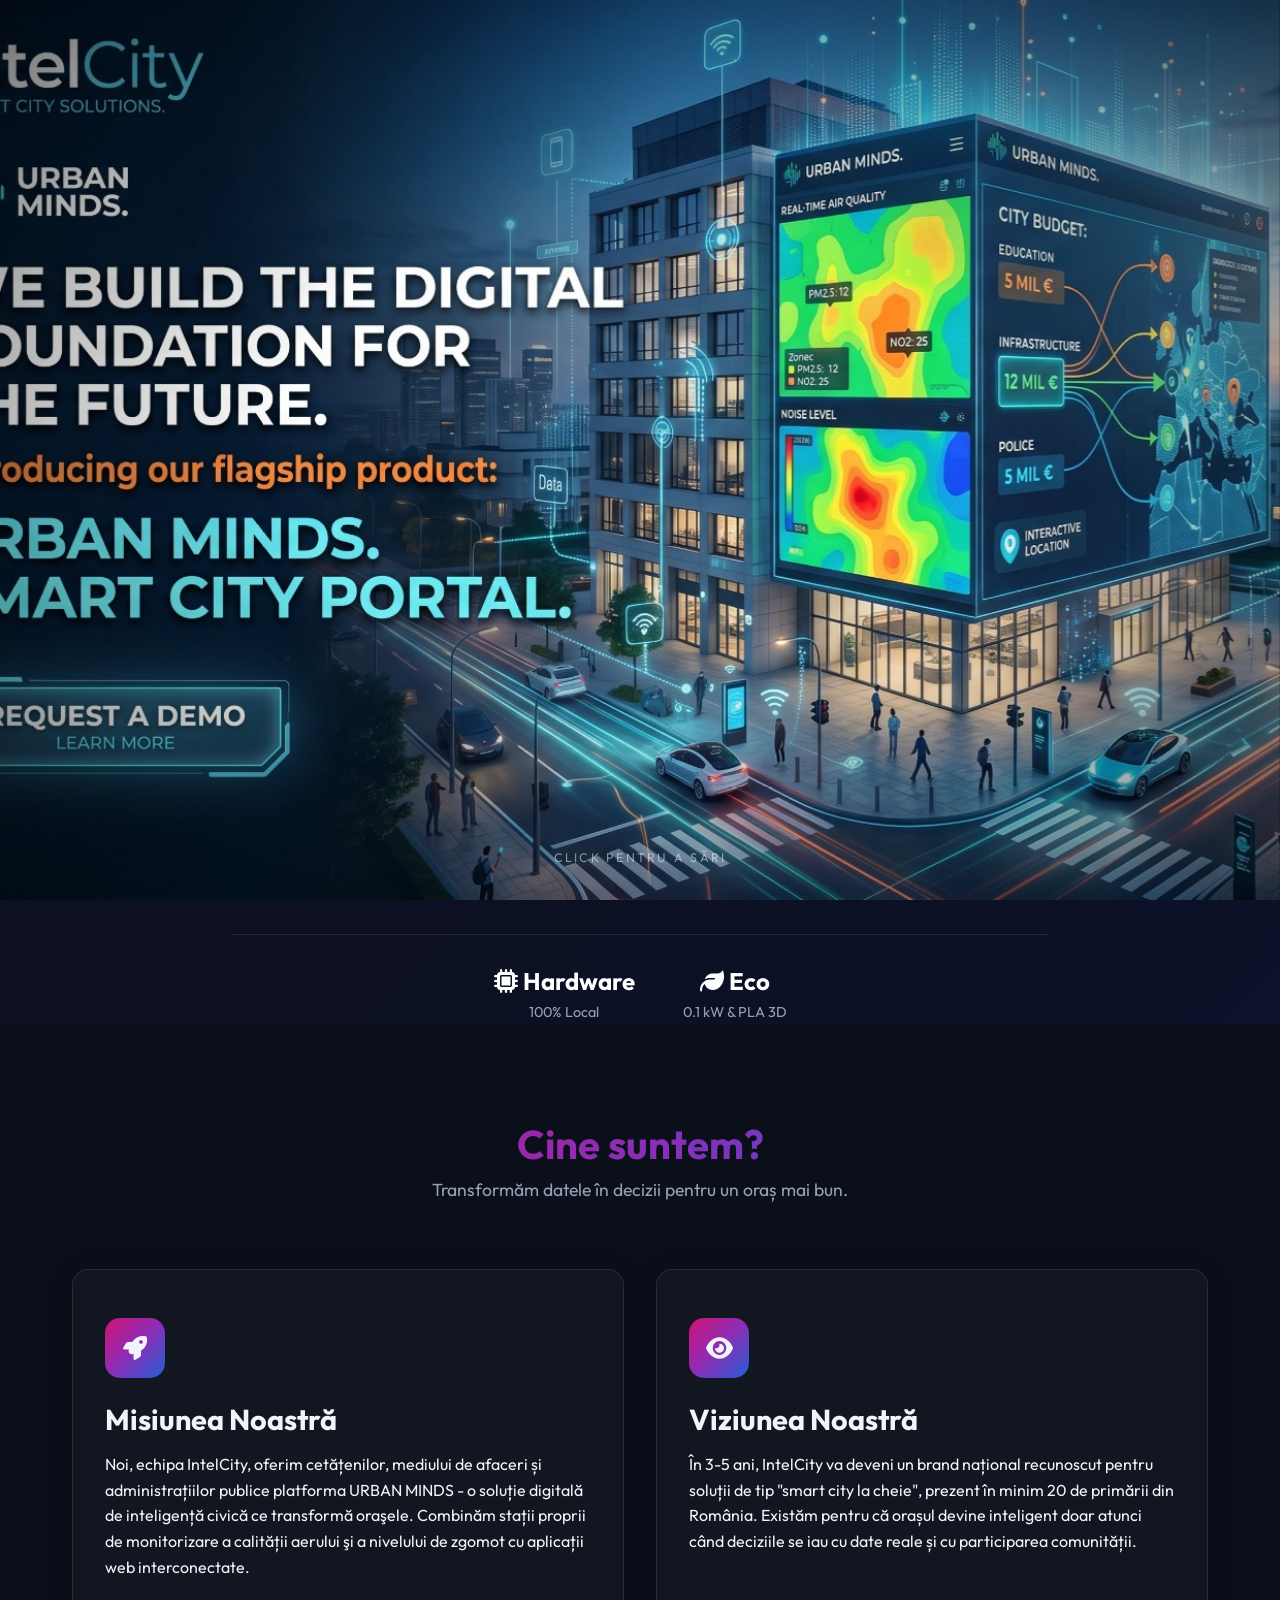
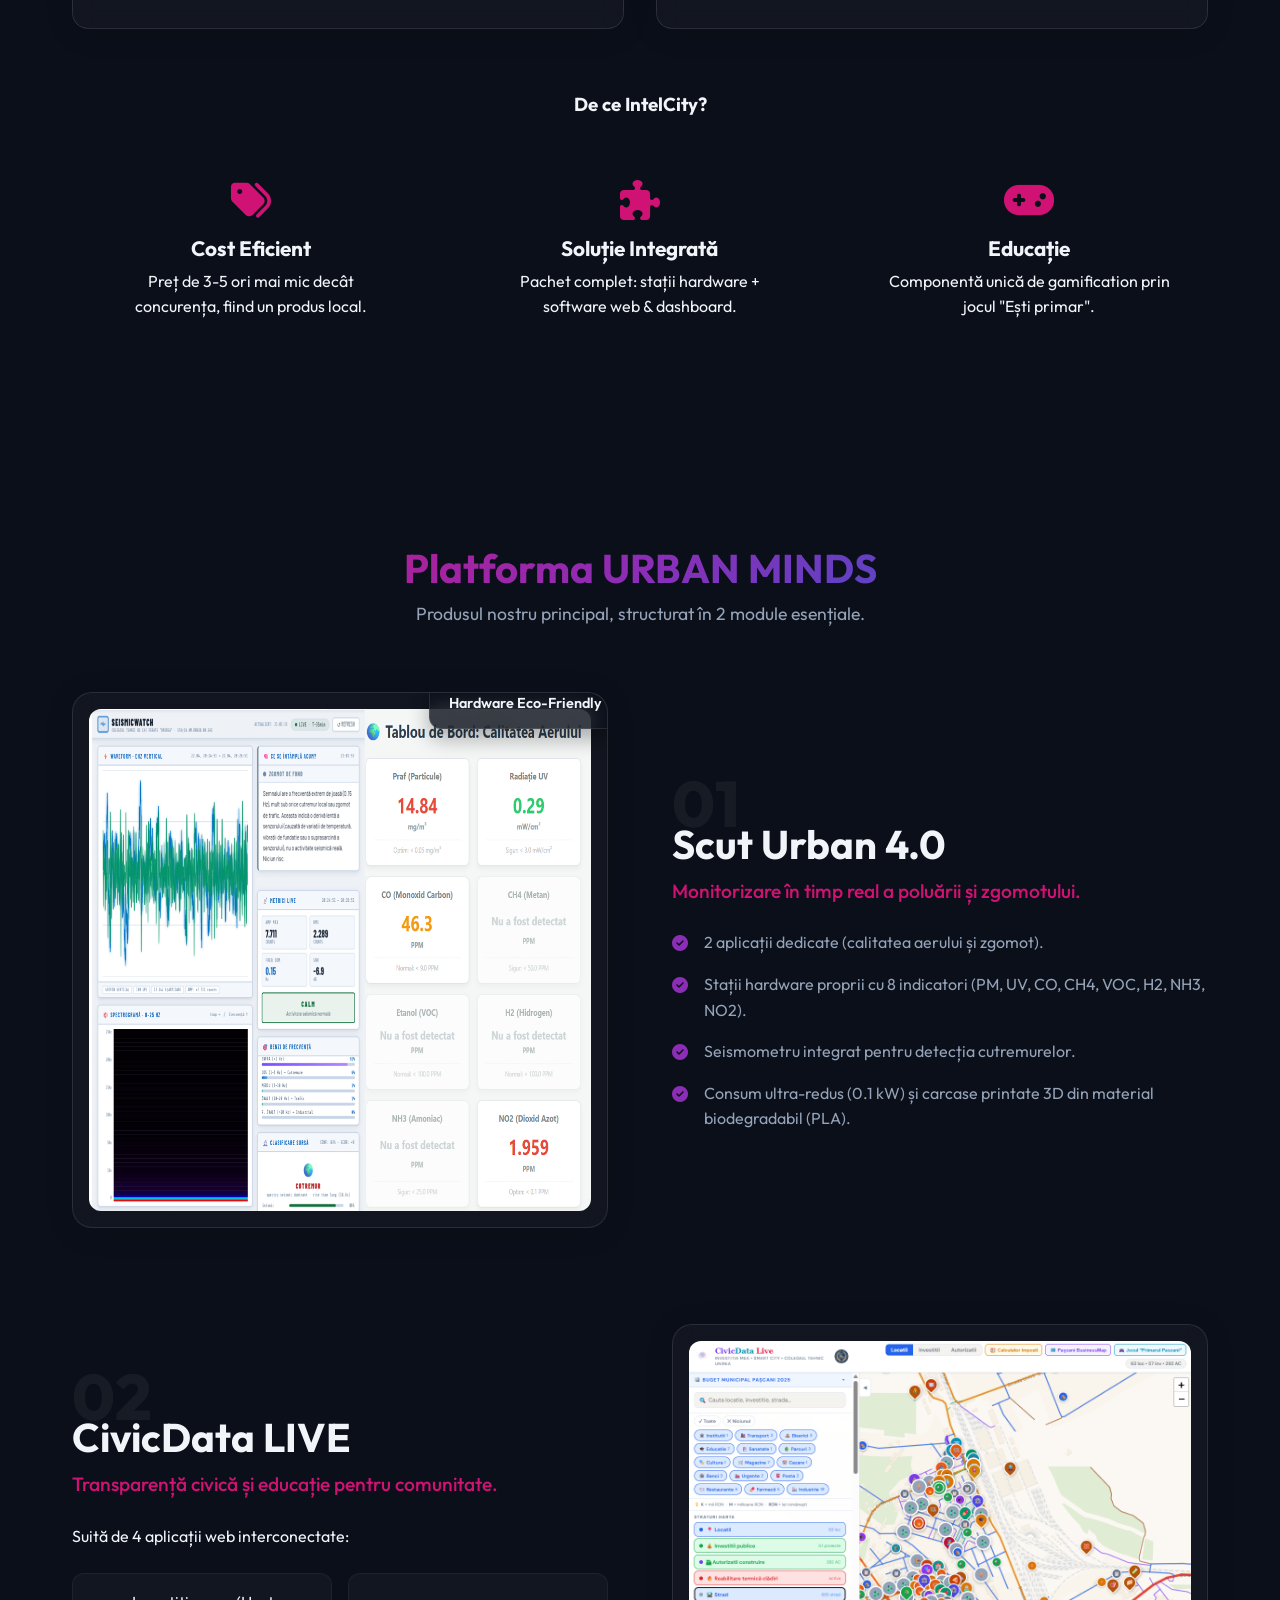
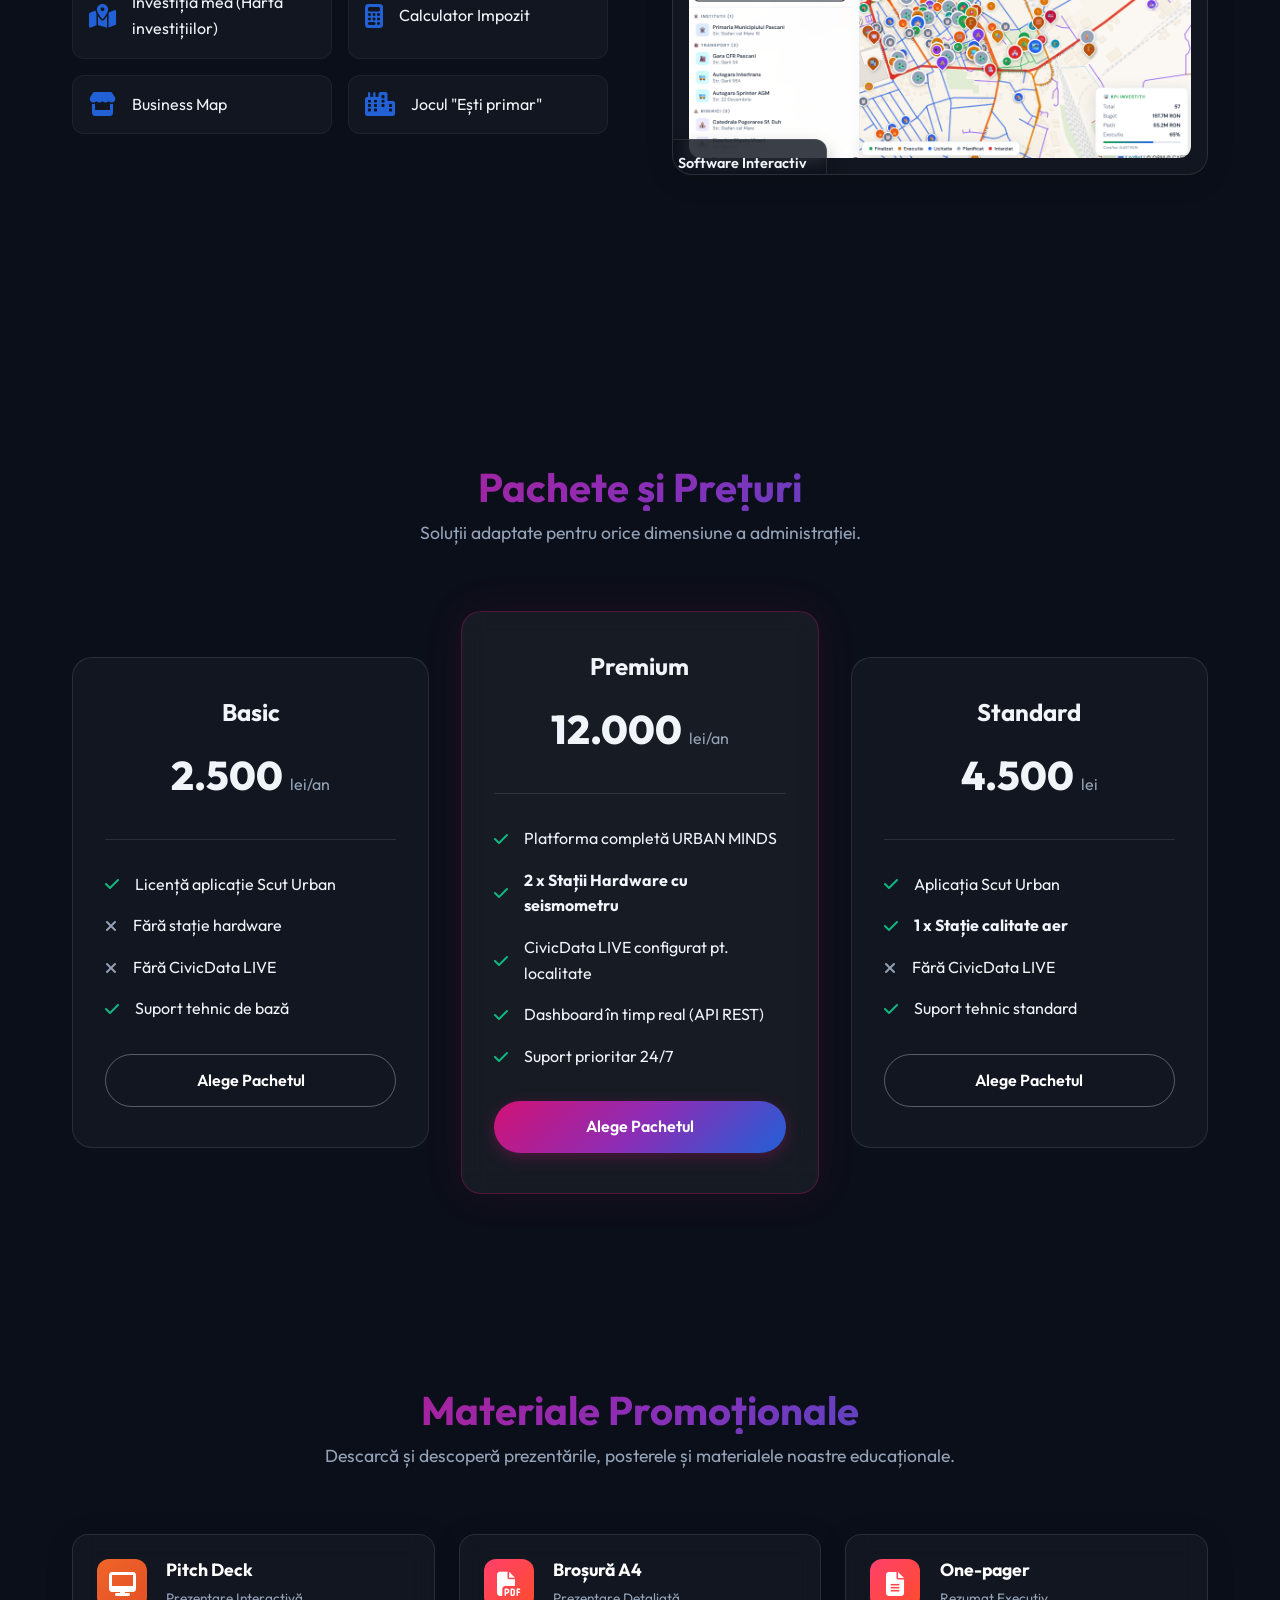
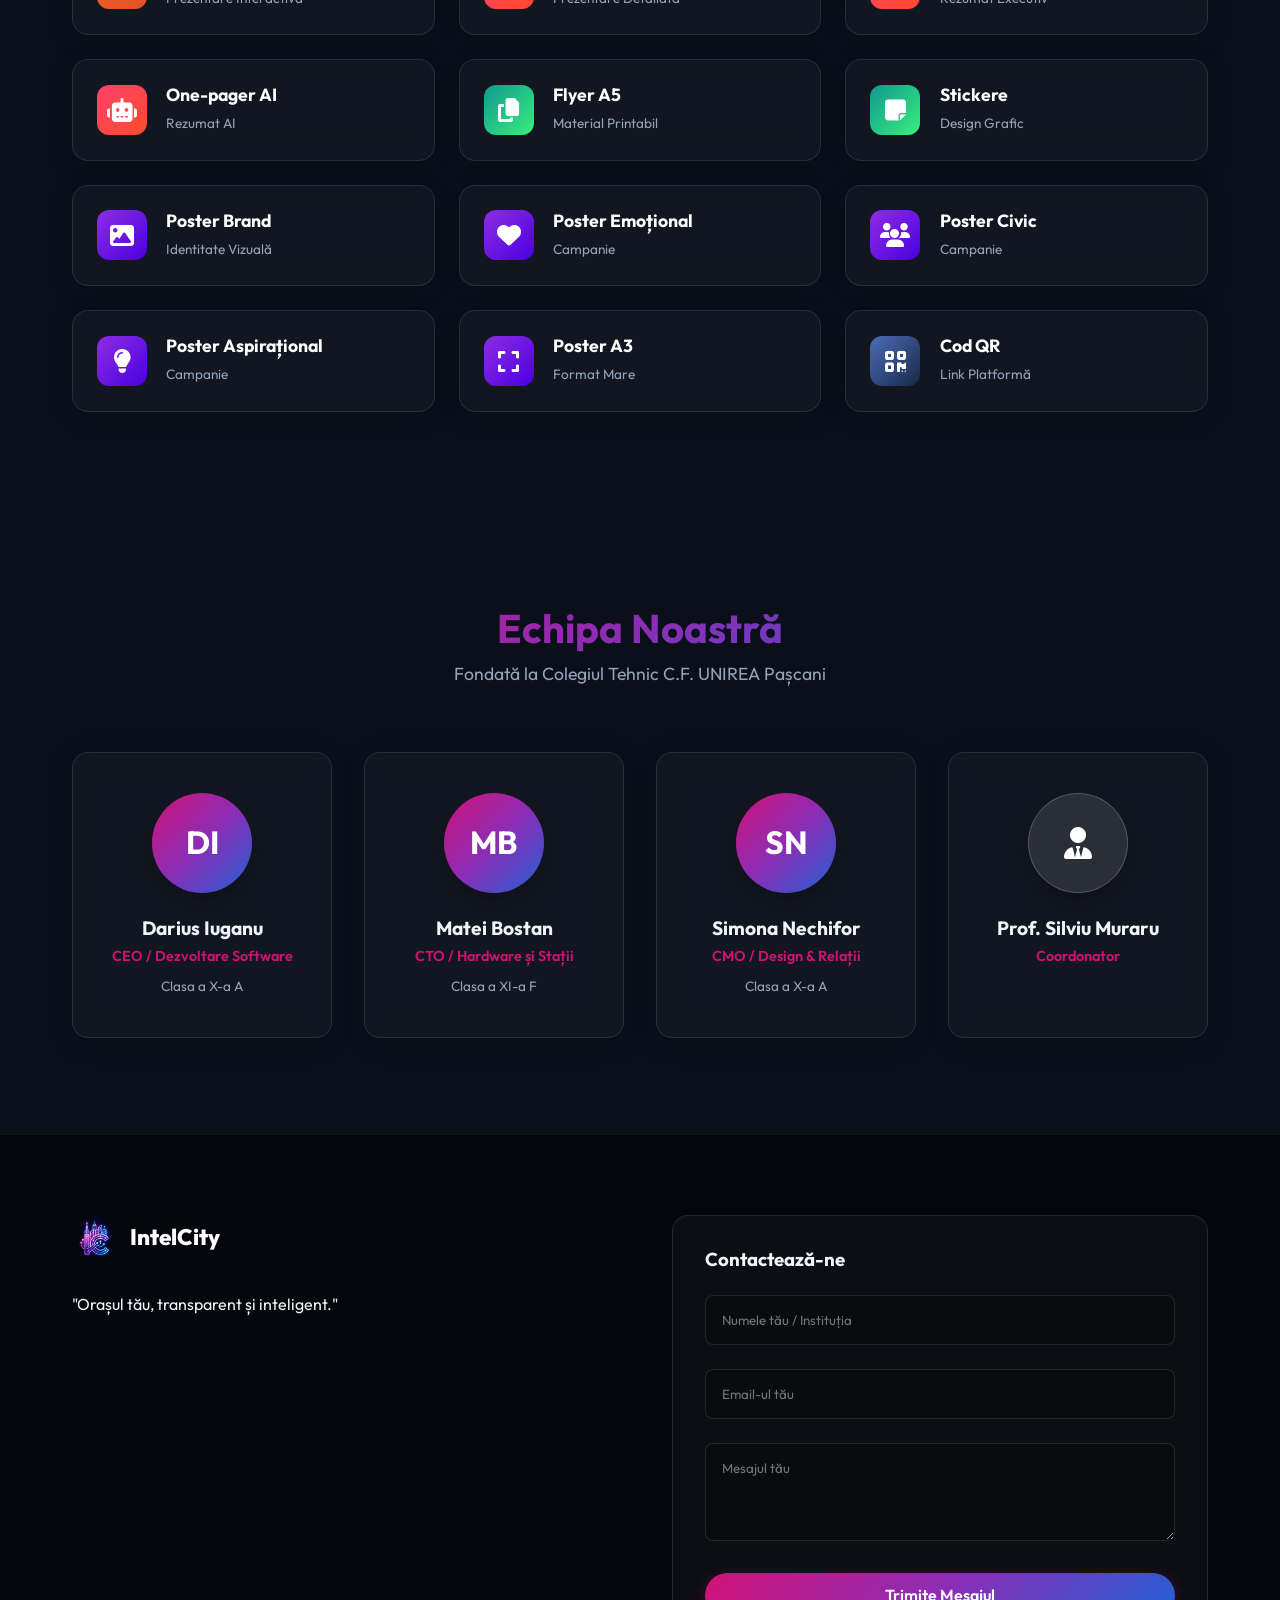
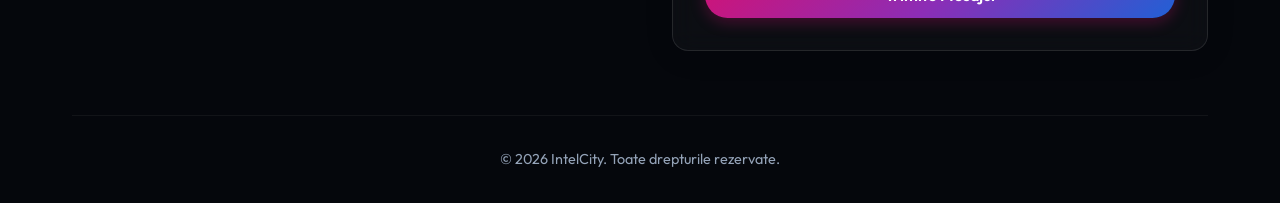
==== commit 52052519: "nou fisier" ====
--- a/index.html
+++ b/index.html
@@ -297,6 +297,13 @@
                         <span>Rezumat Executiv</span>
                     </div>
                 </a>
+                <a href="promotionale/URBAN_MINDS_AI_onepager.pdf" target="_blank" class="material-card glass-panel" data-aos="fade-up" data-aos-delay="225">
+                    <div class="material-icon pdf-icon"><i class="fas fa-robot"></i></div>
+                    <div class="material-info">
+                        <h4>One-pager AI</h4>
+                        <span>Rezumat AI</span>
+                    </div>
+                </a>
                 
                 <!-- Print -->
                 <a href="promotionale/URBAN_MINDS_flyer_A5.pdf" target="_blank" class="material-card glass-panel" data-aos="fade-up" data-aos-delay="250">
